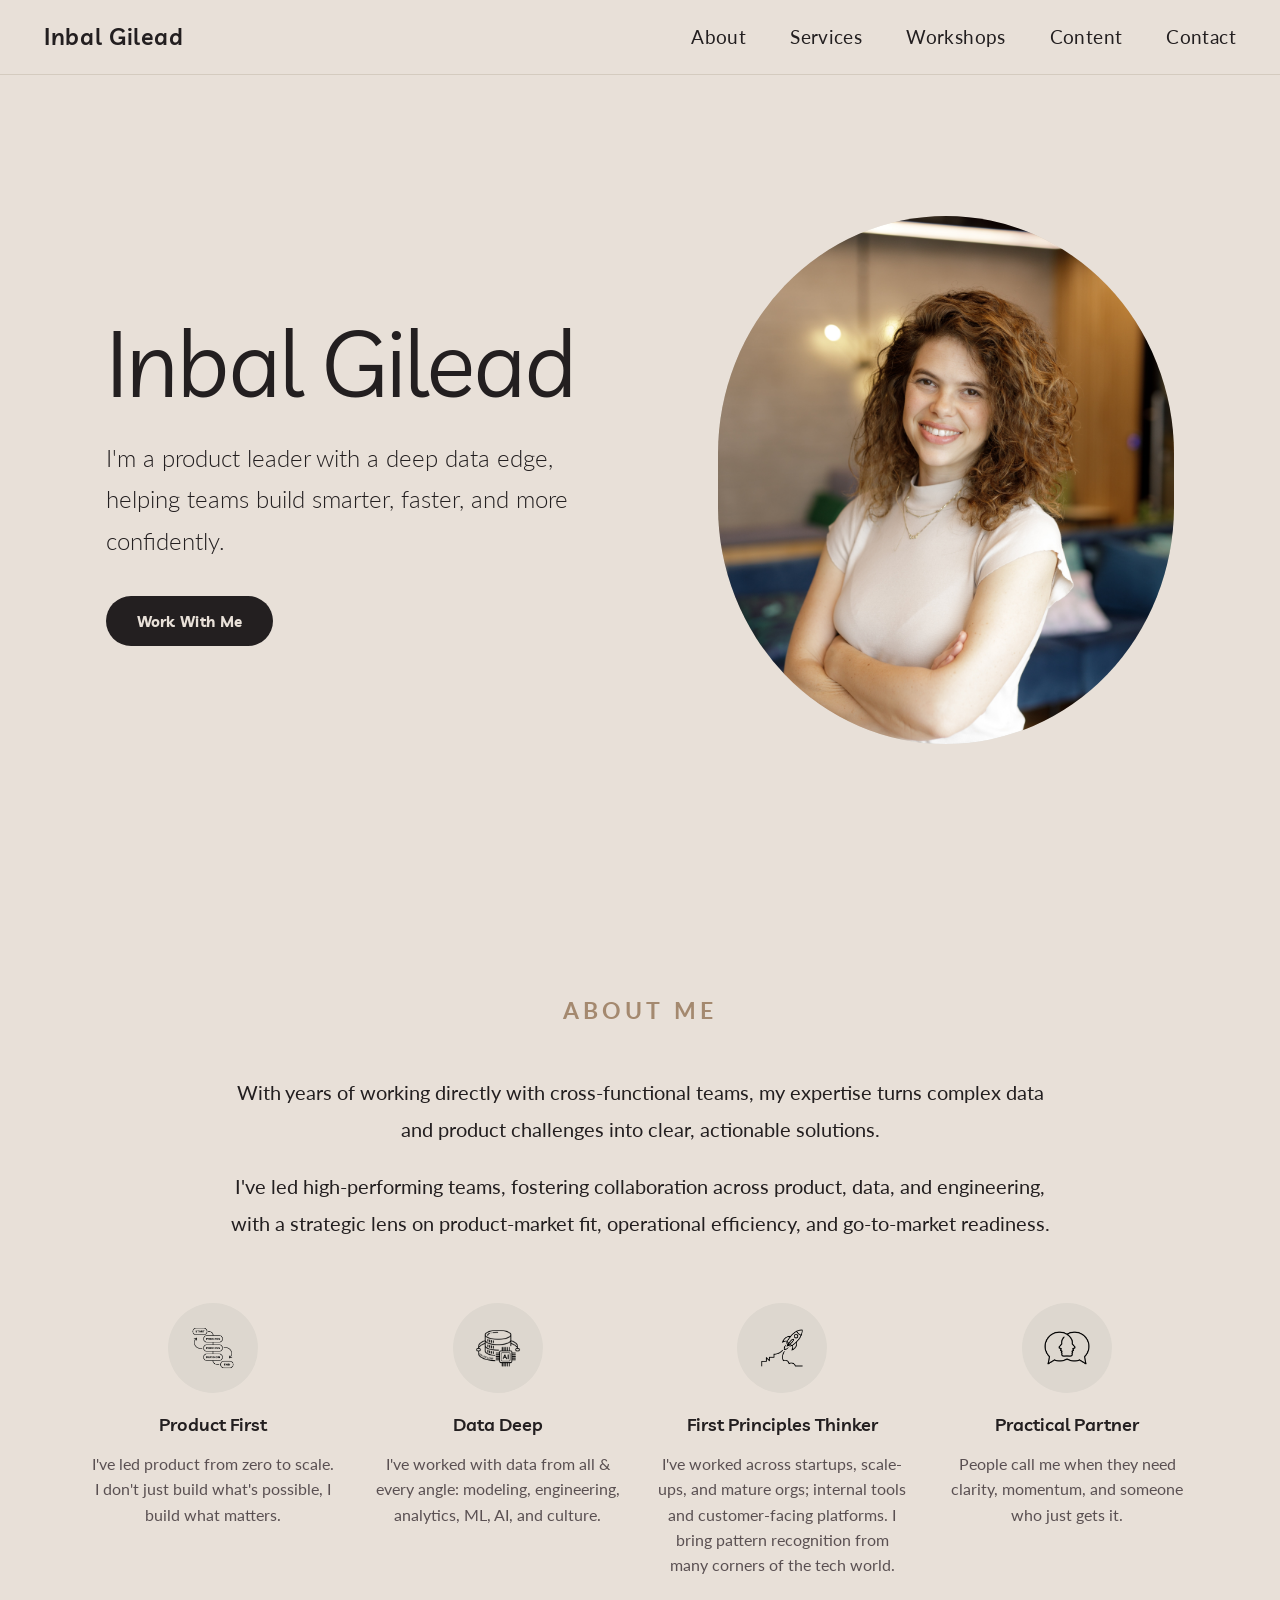
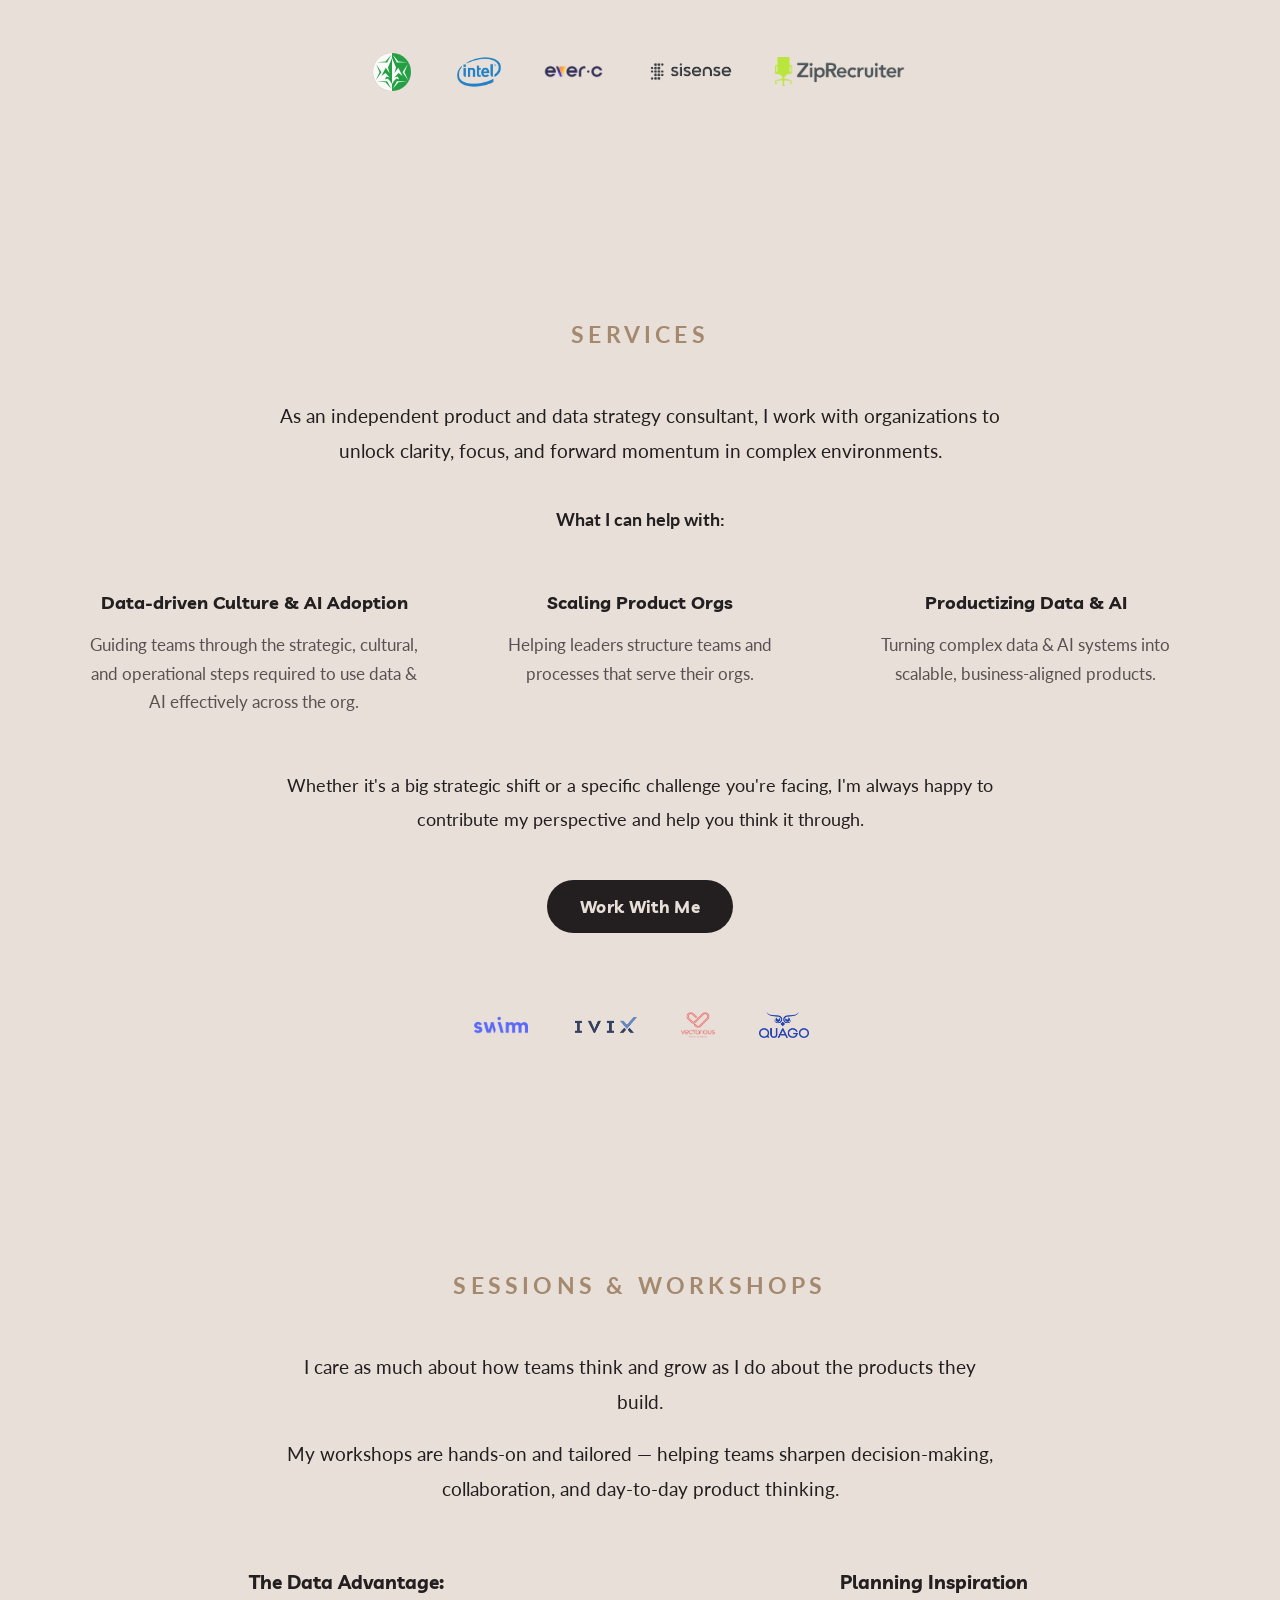
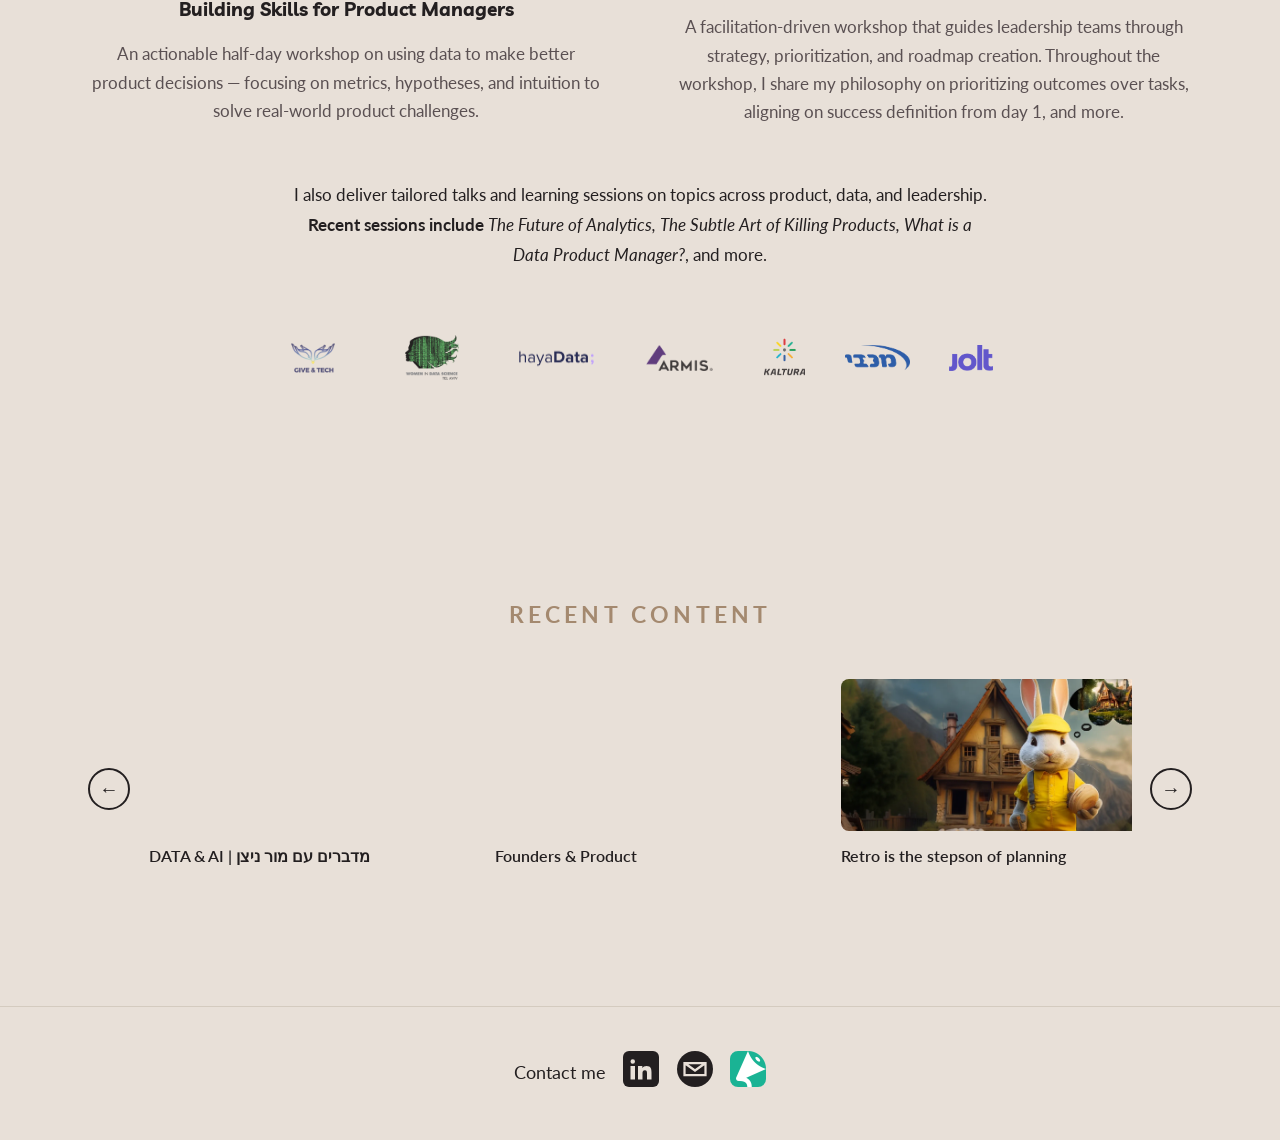
==== index.html @ 28e1f2b2 "Add website favicon" ====
<!DOCTYPE html>
<html lang="en">
<head>
  <meta charset="UTF-8" />
  <!-- Google tag (gtag.js) -->
  <script async src="https://www.googletagmanager.com/gtag/js?id=G-G1TN1HCM82"></script>
  <script>
    window.dataLayer = window.dataLayer || [];
    function gtag(){dataLayer.push(arguments);}
    gtag('js', new Date());
    gtag('config', 'G-G1TN1HCM82');
  </script>
  <meta name="viewport" content="width=device-width, initial-scale=1.0" />
  <title>Inbal Gilead</title>
  <link rel="icon" href="/favicon.ico" sizes="any" />
  <link rel="icon" type="image/png" href="/favicon-32x32.png" sizes="32x32" />
  <link rel="apple-touch-icon" href="/apple-touch-icon.png" />
  <link rel="preconnect" href="https://fonts.googleapis.com" />
  <link rel="preconnect" href="https://fonts.gstatic.com" crossorigin />
  <link href="https://fonts.googleapis.com/css2?family=Lato:ital,wght@0,300;0,400;0,700;1,400&family=Livvic:ital,wght@0,400;0,600;0,700;1,400&display=swap" rel="stylesheet" />
  <link rel="stylesheet" href="styles.css" />
</head>
<body>

  <!-- NAV -->
  <nav id="mainNav">
    <div class="nav-inner">
      <span class="nav-name">Inbal Gilead</span>
      <button class="nav-toggle" id="navToggle" aria-label="Toggle menu">
        <span></span><span></span><span></span>
      </button>
      <ul id="navMenu">
        <li><a href="#about">About</a></li>
        <li><a href="#services">Services</a></li>
        <li><a href="#workshops">Workshops</a></li>
        <li><a href="#content">Content</a></li>
        <li><a href="#contact">Contact</a></li>
      </ul>
    </div>
  </nav>

  <!-- HERO -->
  <section class="hero">
    <div class="hero-text">
      <h1>Inbal Gilead</h1>
      <p class="tagline">I'm a product leader with a deep data edge, helping teams build smarter, faster, and more confidently.</p>
      <div class="hero-links">
        <a href="One Pager.pdf" download class="btn-cta" data-analytics-event="work_with_me_click" data-analytics-section="hero">Work With Me</a>
      </div>
    </div>
    <div class="hero-photo">
      <!-- Replace photo.jpg with your actual headshot file -->
      <img src="photo.jpg" alt="Inbal Gilead" onerror="this.style.display='none'" />
    </div>
  </section>

  <!-- ABOUT ME -->
  <section class="about" id="about">
    <div class="container">
      <span class="section-label">ABOUT ME</span>
      <p class="about-lead">With years of working directly with cross-functional teams, my expertise turns complex data and product challenges into clear, actionable solutions.</p>
      <p class="about-lead">I've led high-performing teams, fostering collaboration across product, data, and engineering, with a strategic lens on product-market fit, operational efficiency, and go-to-market readiness.</p>

      <!-- PILLARS -->
      <div class="pillars">
        <div class="pillar">
          <div class="pillar-icon">
            <img src="productfirst.png" alt="Product First" />
          </div>
          <h3>Product First</h3>
          <p>I've led product from zero to scale. I don't just build what's possible, I build what matters.</p>
        </div>
        <div class="pillar">
          <div class="pillar-icon">
            <img src="datadeep.png" alt="Data Deep" class="icon-lg" />
          </div>
          <h3>Data Deep</h3>
          <p>I've worked with data from all &amp; every angle: modeling, engineering, analytics, ML, AI, and culture.</p>
        </div>
        <div class="pillar">
          <div class="pillar-icon">
            <img src="firstprinciplethinker.png" alt="First Principles Thinker" />
          </div>
          <h3>First Principles Thinker</h3>
          <p>I've worked across startups, scale-ups, and mature orgs; internal tools and customer-facing platforms. I bring pattern recognition from many corners of the tech world.</p>
        </div>
        <div class="pillar">
          <div class="pillar-icon">
            <img src="practicalpartner.png" alt="Practical Partner" />
          </div>
          <h3>Practical Partner</h3>
          <p>People call me when they need clarity, momentum, and someone who just gets it.</p>
        </div>
      </div>

      <!-- LOGO STRIP -->
      <div class="logo-strip">
        <img src="logo-8200.svg" alt="8200" />
        <img src="intel-logo.png" alt="Intel" />
        <img src="everc-logo.png" alt="Everc" />
        <img src="Sisense_logo.png" alt="Sisense" />
        <img src="ZipRecruiter_logo" alt="ZipRecruiter" />
      </div>
    </div>
  </section>

  <!-- SERVICES -->
  <section class="services" id="services">
    <div class="container">
      <span class="section-label">SERVICES</span>
      <p class="section-intro">As an independent product and data strategy consultant, I work with organizations to unlock clarity, focus, and forward momentum in complex environments.</p>
      <p class="section-subhead">What I can help with:</p>

      <div class="services-grid">
        <div class="service">
          <h3>Data-driven Culture &amp; AI Adoption</h3>
          <p>Guiding teams through the strategic, cultural, and operational steps required to use data &amp; AI effectively across the org.</p>
        </div>
        <div class="service">
          <h3>Scaling Product Orgs</h3>
          <p>Helping leaders structure teams and processes that serve their orgs.</p>
        </div>
        <div class="service">
          <h3>Productizing Data &amp; AI</h3>
          <p>Turning complex data &amp; AI systems into scalable, business-aligned products.</p>
        </div>
      </div>

      <p class="section-closing">Whether it's a big strategic shift or a specific challenge you're facing, I'm always happy to contribute my perspective and help you think it through.</p>

      <div class="services-cta">
        <a href="One Pager.pdf" download class="btn-cta btn-cta-sm" data-analytics-event="work_with_me_click" data-analytics-section="services">Work With Me</a>
      </div>

      <!-- LOGO STRIP -->
      <div class="logo-strip">
        <img src="swimm-logo.png" alt="Swimm" />
        <img src="IVIX_Logo.png" alt="IVIX" />
        <img src="vectorious_logo.webp" alt="Vectorious" />
        <img src="quago-logo.png" alt="Quago" />
        <!-- solid logo intentionally omitted -->
      </div>
    </div>
  </section>

  <!-- SESSIONS & WORKSHOPS -->
  <section class="workshops" id="workshops">
    <div class="container">
      <span class="section-label">SESSIONS &amp; WORKSHOPS</span>
      <p class="section-intro">I care as much about how teams think and grow as I do about the products they build.</p>
      <p class="section-intro">My workshops are hands-on and tailored — helping teams sharpen decision-making, collaboration, and day-to-day product thinking.</p>

      <div class="workshops-grid">
        <div class="workshop">
          <h3>The Data Advantage:<br/>Building Skills for Product Managers</h3>
          <p>An actionable half-day workshop on using data to make better product decisions — focusing on metrics, hypotheses, and intuition to solve real-world product challenges.</p>
        </div>
        <div class="workshop">
          <h3>Planning Inspiration</h3>
          <p>A facilitation-driven workshop that guides leadership teams through strategy, prioritization, and roadmap creation. Throughout the workshop, I share my philosophy on prioritizing outcomes over tasks, aligning on success definition from day 1, and more.</p>
        </div>
      </div>

      <p class="speaking-note">I also deliver tailored talks and learning sessions on topics across product, data, and leadership.<br/><strong>Recent sessions include</strong> <em>The Future of Analytics, The Subtle Art of Killing Products, What is a Data Product Manager?</em>, and more.</p>

      <!-- LOGO STRIP -->
      <div class="logo-strip">
        <img src="giveandtech_logo.webp" alt="Give & Tech" />
        <img src="wids-logo.png" alt="Women in Data Science" />
        <img src="hayadata-logo.png" alt="hayaData" />
        <img src="Armis_logo.png" alt="Armis" />
        <img src="Kaltura_logo.png" alt="Kaltura" />
        <img src="maccabi_logo.webp" alt="Maccabi" />
        <img src="jolt_logo.png" alt="Jolt" />
      </div>
    </div>
  </section>

  <!-- CONTENT -->
  <section class="content-section" id="content">
    <div class="container">
      <span class="section-label">RECENT CONTENT</span>
      <div class="carousel-wrapper">
        <button class="carousel-btn carousel-prev" aria-label="Previous">&#8592;</button>
        <div class="content-grid" id="contentCarousel">
        <div class="content-card">
          <iframe src="https://anchor.fm/mor-nitzan/embed/episodes/5---e3bkk2g" width="100%" frameborder="0" allow="autoplay; clipboard-write; encrypted-media; fullscreen; picture-in-picture" loading="lazy"></iframe>
          <p class="content-title">DATA &amp; AI | מדברים עם מור ניצן</p>
        </div>
        <div class="content-card">
          <iframe src="https://open.spotify.com/embed/episode/15V1ry1dPMB0Sym6mIz8i8" width="100%" frameborder="0" allow="autoplay; clipboard-write; encrypted-media; fullscreen; picture-in-picture" loading="lazy"></iframe>
          <p class="content-title">Founders &amp; Product</p>
        </div>
        <a class="content-card content-link" href="https://medium.com/ziprecruiter-tech/retro-is-the-stepson-of-planning-3a1b340ff8f9" target="_blank" data-analytics-event="content_card_click" data-analytics-label="Retro is the stepson of planning">
          <img src="retro is the stepson of planning.webp" alt="Retro is the stepson of planning" class="content-img" />
          <p class="content-title">Retro is the stepson of planning</p>
        </a>
        <a class="content-card content-link" href="https://www.youtube.com/watch?v=80YqgMMUwJg" target="_blank" data-analytics-event="content_card_click" data-analytics-label="HayaData 2025 Product Mindset Makes Good Analysts">
          <div class="yt-thumb">
            <img src="https://img.youtube.com/vi/80YqgMMUwJg/hqdefault.jpg" alt="HayaData 2025 — Product Mindset Makes Good Analysts" class="content-img" />
            <div class="yt-play">&#9654;</div>
          </div>
          <p class="content-title">HayaData 2025 — Product Mindset Makes Good Analysts</p>
        </a>
        <a class="content-card content-link" href="https://medium.com/@gi.inbal/product-mindset-makes-good-analysts-75f63331cd45" target="_blank" data-analytics-event="content_card_click" data-analytics-label="Product Mindset Makes Good Analysts">
          <img src="product mindset makes good analysts.webp" alt="Product Mindset Makes Good Analysts" class="content-img" />
          <p class="content-title">Product Mindset Makes Good Analysts</p>
        </a>
        </div>
        <button class="carousel-btn carousel-next" aria-label="Next">&#8594;</button>
      </div>
    </div>
  </section>

  <!-- CONTACT -->
  <footer id="contact">
    <div class="footer-inner">
      <span>Contact me</span>
      <a href="https://www.linkedin.com/in/inbal-gilead/" target="_blank" rel="noopener noreferrer" aria-label="LinkedIn" data-analytics-event="linkedin_click" data-analytics-section="footer">
        <svg xmlns="http://www.w3.org/2000/svg" width="36" height="36" viewBox="0 0 24 24" fill="#231f20"><rect width="24" height="24" rx="4"/><path d="M6.5 8.5a1.5 1.5 0 1 0 0-3 1.5 1.5 0 0 0 0 3zM5 10h3v9H5v-9zm5 0h2.9v1.3h.04C13.36 10.5 14.4 10 15.7 10c2.9 0 3.3 1.9 3.3 4.4V19h-3v-4c0-1 0-2.2-1.4-2.2-1.4 0-1.6 1.1-1.6 2.1V19H10v-9z" fill="#e8e0d8"/></svg>
      </a>
      <a href="mailto:inbalgilead@gmail.com" aria-label="Email" data-analytics-event="email_click" data-analytics-section="footer">
        <svg xmlns="http://www.w3.org/2000/svg" width="36" height="36" viewBox="0 0 24 24" fill="#231f20"><rect width="24" height="24" rx="12"/><path d="M5 8l7 5 7-5M5 8v8h14V8H5z" stroke="#e8e0d8" stroke-width="1.5" fill="none"/></svg>
      </a>
      <a href="https://sessionize.com/InbalGilead/" target="_blank" rel="noopener noreferrer" aria-label="Sessionize speaker profile" data-analytics-event="sessionize_click" data-analytics-section="footer">
        <img src="sessionize-logo.png" alt="Sessionize" class="footer-logo" />
      </a>
    </div>
  </footer>

  <script>
    // Mobile nav
    const toggle = document.getElementById('navToggle');
    const menu = document.getElementById('navMenu');
    toggle.addEventListener('click', () => {
      menu.classList.toggle('open');
      toggle.classList.toggle('open');
    });
    menu.querySelectorAll('a').forEach(link => {
      link.addEventListener('click', () => {
        menu.classList.remove('open');
        toggle.classList.remove('open');
      });
    });
  </script>

  <script>
    const carousel = document.getElementById('contentCarousel');
    const cardWidth = () => carousel.querySelector('.content-card').offsetWidth + 24; // card + gap

    // Clone cards for infinite effect
    const originals = Array.from(carousel.children);
    originals.forEach(card => carousel.appendChild(card.cloneNode(true)));
    originals.forEach(card => carousel.insertBefore(card.cloneNode(true), carousel.firstChild));

    const totalOriginals = originals.length;

    // Start at the first real card (after the prepended clones)
    carousel.scrollLeft = cardWidth() * totalOriginals;

    // Silently jump when hitting cloned zones
    carousel.addEventListener('scroll', () => {
      const maxReal = cardWidth() * totalOriginals * 2;
      const minReal = cardWidth() * totalOriginals;
      if (carousel.scrollLeft >= maxReal) {
        carousel.scrollLeft -= cardWidth() * totalOriginals;
      } else if (carousel.scrollLeft <= 0) {
        carousel.scrollLeft += cardWidth() * totalOriginals;
      }
    });

    document.querySelector('.carousel-prev').addEventListener('click', () => {
      carousel.scrollBy({ left: -cardWidth(), behavior: 'smooth' });
    });
    document.querySelector('.carousel-next').addEventListener('click', () => {
      carousel.scrollBy({ left: cardWidth(), behavior: 'smooth' });
    });
  </script>

  <script>
    document.querySelectorAll('[data-analytics-event]').forEach(link => {
      link.addEventListener('click', () => {
        if (typeof gtag !== 'function') return;

        gtag('event', link.dataset.analyticsEvent, {
          link_text: link.dataset.analyticsLabel || link.textContent.trim() || link.getAttribute('aria-label') || '',
          link_url: link.href,
          section: link.dataset.analyticsSection || link.closest('section, footer')?.id || ''
        });
      });
    });
  </script>
</body>
</html>
---- styles.css ----
/* ===== RESET & BASE ===== */
*, *::before, *::after { box-sizing: border-box; margin: 0; padding: 0; }
html { scroll-behavior: smooth; font-size: 110%; }

body {
  font-family: 'Lato', sans-serif;
  background-color: #e8e0d8;
  color: #231f20;
  line-height: 1.7;
}

h1, h2, h3 {
  font-family: 'Livvic', sans-serif;
  font-weight: 700;
  color: #231f20;
}

a { text-decoration: none; color: inherit; }

.container {
  max-width: 1200px;
  margin: 0 auto;
  padding: 0 2.5rem;
}

/* ===== SECTION LABELS ===== */
.section-label {
  display: block;
  text-align: center;
  font-size: 1.33rem;
  font-weight: 700;
  letter-spacing: 0.18em;
  color: #a4896f;
  text-transform: uppercase;
  margin-bottom: 2.5rem;
}

/* ===== NAV ===== */
nav {
  position: sticky;
  top: 0;
  z-index: 100;
  background-color: #e8e0d8;
  border-bottom: 1px solid #d4cbbf;
  padding: 1rem 2.5rem;
}

.nav-inner {
  max-width: 1200px;
  margin: 0 auto;
  display: flex;
  align-items: center;
  justify-content: space-between;
  flex-wrap: wrap;
}

.nav-name {
  font-family: 'Livvic', sans-serif;
  font-weight: 600;
  font-size: 1.3rem;
  letter-spacing: 0.03em;
}

nav ul {
  list-style: none;
  display: flex;
  gap: 2.5rem;
}

nav ul a {
  font-size: 1.08rem;
  color: #231f20;
  letter-spacing: 0.02em;
  transition: color 0.2s;
}

nav ul a:hover { color: #a4896f; }

/* Hamburger button */
.nav-toggle {
  display: none;
  flex-direction: column;
  justify-content: space-between;
  width: 26px;
  height: 18px;
  background: none;
  border: none;
  cursor: pointer;
  padding: 0;
}

.nav-toggle span {
  display: block;
  height: 2px;
  background-color: #231f20;
  border-radius: 2px;
  transition: all 0.3s;
}

/* Animate hamburger → X */
.nav-toggle.open span:nth-child(1) { transform: translateY(8px) rotate(45deg); }
.nav-toggle.open span:nth-child(2) { opacity: 0; }
.nav-toggle.open span:nth-child(3) { transform: translateY(-8px) rotate(-45deg); }

@media (max-width: 640px) {
  .nav-toggle { display: flex; }

  nav ul {
    display: none;
    flex-direction: column;
    gap: 0;
    width: 100%;
    margin-top: 0.75rem;
    border-top: 1px solid #d4cbbf;
  }

  nav ul.open { display: flex; }

  nav ul li a {
    display: block;
    padding: 0.85rem 0;
    border-bottom: 1px solid #d4cbbf;
    font-size: 1rem;
  }
}

/* ===== HERO ===== */
.hero {
  display: flex;
  flex-direction: row;
  align-items: center;
  justify-content: center;
  min-height: 90vh;
  padding: 5rem 6rem;
  gap: 5rem;
}

.hero-text {
  max-width: 560px;
  text-align: left;
}

.hero-text h1 {
  font-family: 'Livvic', sans-serif;
  font-size: clamp(3.6rem, 7.2vw, 6.6rem);
  font-weight: 400;
  line-height: 1.05;
  margin-bottom: 1.5rem;
  letter-spacing: -0.02em;
}

.tagline {
  font-size: 1.38rem;
  color: #231f20;
  font-weight: 300;
  line-height: 1.7;
  margin-bottom: 2rem;
  max-width: 560px;
  margin-left: auto;
  margin-right: auto;
}

.hero-links {
  display: flex;
  align-items: center;
  justify-content: flex-start;
  gap: 1rem;
}

.btn-cta {
  display: inline-block;
  background-color: #231f20;
  color: #e8e0d8;
  padding: 0.68rem 1.76rem;
  border-radius: 2rem;
  font-family: 'Livvic', sans-serif;
  font-weight: 700;
  font-size: 0.88rem;
  letter-spacing: 0.02em;
  transition: background-color 0.2s;
}

.btn-cta:hover { background-color: #a4896f; }

.btn-cta-sm {
  padding: 0.72rem 1.87rem;
  font-size: 0.94rem;
}

.icon-link {
  display: flex;
  align-items: center;
}

.hero-photo {
  flex-shrink: 0;
  width: 456px;
  height: 528px;
  border-radius: 50% / 45%;
  overflow: hidden;
  background-color: #d4cbbf;
}

.hero-photo img {
  width: 100%;
  height: 100%;
  object-fit: cover;
  object-position: center top;
}

/* ===== ABOUT ===== */
.about {
  padding: 6rem 2.5rem;
  text-align: center;
}

.about-lead {
  font-size: 1.15rem;
  max-width: 820px;
  margin: 0 auto 1.2rem;
  font-weight: 400;
  color: #231f20;
  line-height: 1.8;
}

/* ===== PILLARS ===== */
.pillars {
  display: grid;
  grid-template-columns: repeat(4, 1fr);
  gap: 2rem;
  margin-top: 3.5rem;
}

.pillar {
  text-align: center;
}

.pillar-icon {
  width: 90px;
  height: 90px;
  background-color: #ddd7cf;
  border-radius: 50%;
  display: flex;
  align-items: center;
  justify-content: center;
  margin: 0 auto 1rem;
}

.pillar-icon img {
  width: 72px;
  height: 72px;
  object-fit: contain;
}

.pillar-icon img.icon-lg {
  width: 86px;
  height: 86px;
}

.pillar h3 {
  font-size: 1rem;
  font-weight: 600;
  margin-bottom: 0.6rem;
  color: #231f20;
}

.pillar p {
  font-size: 0.9rem;
  color: #5a5052;
  line-height: 1.6;
}

/* ===== LOGO STRIP ===== */
.logo-strip {
  display: flex;
  align-items: center;
  justify-content: center;
  gap: 2.5rem;
  flex-wrap: wrap;
  margin-top: 3.5rem;
}

.logo-strip img {
  height: 34px;
  width: auto;
  object-fit: contain;
  opacity: 0.85;
}

/* Per-logo size adjustments */
/* About */
.logo-strip img[alt="8200"]                 { height: 38px;  margin-right: 0rem; }
.logo-strip img[alt="Intel"]                { height: 32px;  margin-right: -0.34rem; }
.logo-strip img[alt="Everc"]                { height: 65px;  margin-right: -0.97rem; }
.logo-strip img[alt="Sisense"]              { height: 61px;  margin-right: -0.97rem; }
.logo-strip img[alt="ZipRecruiter"]         { height: 29px; }

/* Services */
.logo-strip img[alt="Swimm"]                { height: 60px; }
.logo-strip img[alt="IVIX"]                 { height: 17px; }
.logo-strip img[alt="Vectorious"]           { height: 34px; }
.logo-strip img[alt="Quago"]                { height: 27px; }

/* Workshops */
.logo-strip img[alt="Give & Tech"]          { height: 52px; margin-right: 1.23rem; }
.logo-strip img[alt="Women in Data Science"]{ height: 45px; margin-right: 0.2rem; }
.logo-strip img[alt="hayaData"]             { height: 31px; margin-right: -0.25rem; }
.logo-strip img[alt="Armis"]                { height: 26px; margin-right: 0.43rem; }
.logo-strip img[alt="KALTURA"],
.logo-strip img[alt="Kaltura"]              { height: 41px; margin-right: -0.25rem; }
.logo-strip img[alt="Maccabi"]              { height: 31px; margin-right: -0.25rem; }
.logo-strip img[alt="Jolt"]                 { height: 26px; }

/* ===== SERVICES ===== */
.services {
  padding: 6rem 2.5rem;
  text-align: center;
}

.section-intro {
  font-size: 1.1rem;
  max-width: 720px;
  margin: 0 auto 1rem;
  color: #231f20;
  line-height: 1.8;
}

.section-subhead {
  font-weight: 700;
  font-size: 1.05rem;
  margin: 2rem auto;
  max-width: 720px;
}

.services-grid {
  display: grid;
  grid-template-columns: repeat(3, 1fr);
  gap: 3rem;
  margin-top: 3rem;
  text-align: center;
}

.service h3 {
  font-size: 1rem;
  font-weight: 700;
  margin-bottom: 0.75rem;
  color: #231f20;
}

.service p {
  font-size: 0.95rem;
  color: #5a5052;
  line-height: 1.7;
}

.section-closing {
  font-size: 1.05rem;
  max-width: 720px;
  margin: 3rem auto 0;
  color: #231f20;
  line-height: 1.8;
}

.services-cta {
  display: flex;
  justify-content: center;
  margin-top: 2.5rem;
}

/* ===== WORKSHOPS ===== */
.workshops {
  padding: 6rem 2.5rem;
  text-align: center;
}

.workshops-grid {
  display: grid;
  grid-template-columns: repeat(2, 1fr);
  gap: 4rem;
  margin-top: 3.5rem;
  text-align: center;
}

.workshop h3 {
  font-size: 1.1rem;
  font-weight: 700;
  margin-bottom: 1rem;
  line-height: 1.4;
}

.workshop p {
  font-size: 0.95rem;
  color: #5a5052;
  line-height: 1.7;
}

.speaking-note {
  font-size: 0.95rem;
  max-width: 700px;
  margin: 3rem auto 0;
  color: #231f20;
  line-height: 1.8;
}

/* ===== CONTENT ===== */
.content-section {
  padding: 6rem 2.5rem;
  text-align: center;
}

.carousel-wrapper {
  position: relative;
  display: flex;
  align-items: center;
  gap: 1rem;
  margin-top: 2.5rem;
}

.carousel-btn {
  flex-shrink: 0;
  width: 42px;
  height: 42px;
  border-radius: 50%;
  border: 2px solid #231f20;
  background: transparent;
  font-size: 1.1rem;
  cursor: pointer;
  display: flex;
  align-items: center;
  justify-content: center;
  transition: background 0.2s, color 0.2s;
  color: #231f20;
}

.carousel-btn:hover {
  background: #231f20;
  color: #e8e0d8;
}

.content-grid {
  display: flex;
  gap: 1.5rem;
  overflow-x: auto;
  scroll-snap-type: x mandatory;
  scrollbar-width: none;
  -ms-overflow-style: none;
  padding-bottom: 0.5rem;
  text-align: left;
}

.content-grid::-webkit-scrollbar { display: none; }

.content-link {
  text-decoration: none;
  color: inherit;
  transition: opacity 0.2s;
}
.content-link:hover { opacity: 0.75; }

.content-card {
  display: flex;
  flex-direction: column;
  gap: 0.75rem;
  flex: 0 0 320px;
  scroll-snap-align: start;
}

.content-img {
  width: 100%;
  height: 152px;
  object-fit: cover;
  border-radius: 8px;
}

.content-card iframe {
  width: 100%;
  height: 152px !important;
  border-radius: 8px;
}

.yt-thumb {
  position: relative;
  width: 100%;
}

.yt-thumb .content-img {
  display: block;
}

.yt-play {
  position: absolute;
  top: 50%;
  left: 50%;
  transform: translate(-50%, -50%);
  width: 48px;
  height: 48px;
  background: rgba(0,0,0,0.65);
  border-radius: 50%;
  display: flex;
  align-items: center;
  justify-content: center;
  color: white;
  font-size: 1.2rem;
  padding-left: 4px;
  pointer-events: none;
}

.content-thumb {
  width: 100%;
  aspect-ratio: 16/9;
  border-radius: 8px;
  display: flex;
  align-items: center;
  justify-content: center;
  font-size: 2rem;
  color: white;
}

.content-thumb.podcast { background-color: #6b3d9a; }
.content-thumb.spotify { background-color: #5b8a8a; }
.content-thumb.article { background-color: #c0b8af; color: #231f20; }
.content-thumb.video { background-color: #c0392b; }

.content-title {
  font-size: 0.9rem;
  font-weight: 600;
  color: #231f20;
  line-height: 1.5;
}

/* ===== FOOTER ===== */
footer {
  padding: 2.5rem;
  border-top: 1px solid #d4cbbf;
}

.footer-inner {
  display: flex;
  align-items: center;
  justify-content: center;
  gap: 1rem;
  font-size: 1rem;
  font-weight: 400;
  color: #231f20;
}

.footer-logo {
  width: 36px;
  height: 36px;
  object-fit: contain;
  border-radius: 8px;
}

/* ===== RESPONSIVE ===== */
@media (max-width: 900px) {
  .hero {
    flex-direction: column;
    padding: 4rem 2rem;
    min-height: auto;
  }
  .hero-text { text-align: center; }
  .tagline { margin: 0 auto 2rem; }
  .hero-links { justify-content: center; }
  .hero-photo { width: 310px; height: 360px; }
  .pillars { grid-template-columns: repeat(2, 1fr); }
  .services-grid { grid-template-columns: 1fr; gap: 2rem; }
  .workshops-grid { grid-template-columns: 1fr; gap: 2.5rem; }
  .content-card { flex: 0 0 280px; }
}

@media (max-width: 600px) {
  html { font-size: 90%; }
  .hero { padding: 3rem 1.5rem; }
  .hero-text h1 { font-size: clamp(3.45rem, 13.2vw, 4.7rem); }
  .tagline { font-size: 1rem; }
  .about, .services, .workshops, .content-section { padding: 4rem 1.5rem; }
  /* Pillars: horizontal swipe carousel with peek */
  .pillars {
    display: flex;
    overflow-x: auto;
    scroll-snap-type: x mandatory;
    scrollbar-width: none;
    -ms-overflow-style: none;
    gap: 1.25rem;
    padding-bottom: 0.5rem;
    margin-top: 2.5rem;
  }
  .pillars::-webkit-scrollbar { display: none; }
  .pillar {
    flex: 0 0 72%;
    flex-shrink: 0;
    scroll-snap-align: start;
  }

  /* Services grid: horizontal swipe carousel with peek */
  .services-grid {
    display: flex;
    overflow-x: auto;
    scroll-snap-type: x mandatory;
    scrollbar-width: none;
    -ms-overflow-style: none;
    gap: 1.25rem;
    padding-bottom: 0.5rem;
    margin-top: 2rem;
  }
  .services-grid::-webkit-scrollbar { display: none; }
  .service {
    flex: 0 0 72%;
    flex-shrink: 0;
    scroll-snap-align: start;
  }

  /* Workshops grid: horizontal swipe carousel with peek */
  .workshops-grid {
    display: flex;
    overflow-x: auto;
    scroll-snap-type: x mandatory;
    scrollbar-width: none;
    -ms-overflow-style: none;
    gap: 1.25rem;
    padding-bottom: 0.5rem;
    margin-top: 2rem;
  }
  .workshops-grid::-webkit-scrollbar { display: none; }
  .workshop {
    flex: 0 0 80%;
    flex-shrink: 0;
    scroll-snap-align: start;
  }

  /* Carousel: full-width swipeable cards, hide buttons */
  .carousel-btn { display: none; }
  .carousel-wrapper { gap: 0; }
  .content-card { flex: 0 0 85vw; }

  /* Shrink all section labels on mobile */
  .section-label { font-size: 1rem; letter-spacing: 0.1em; }
}
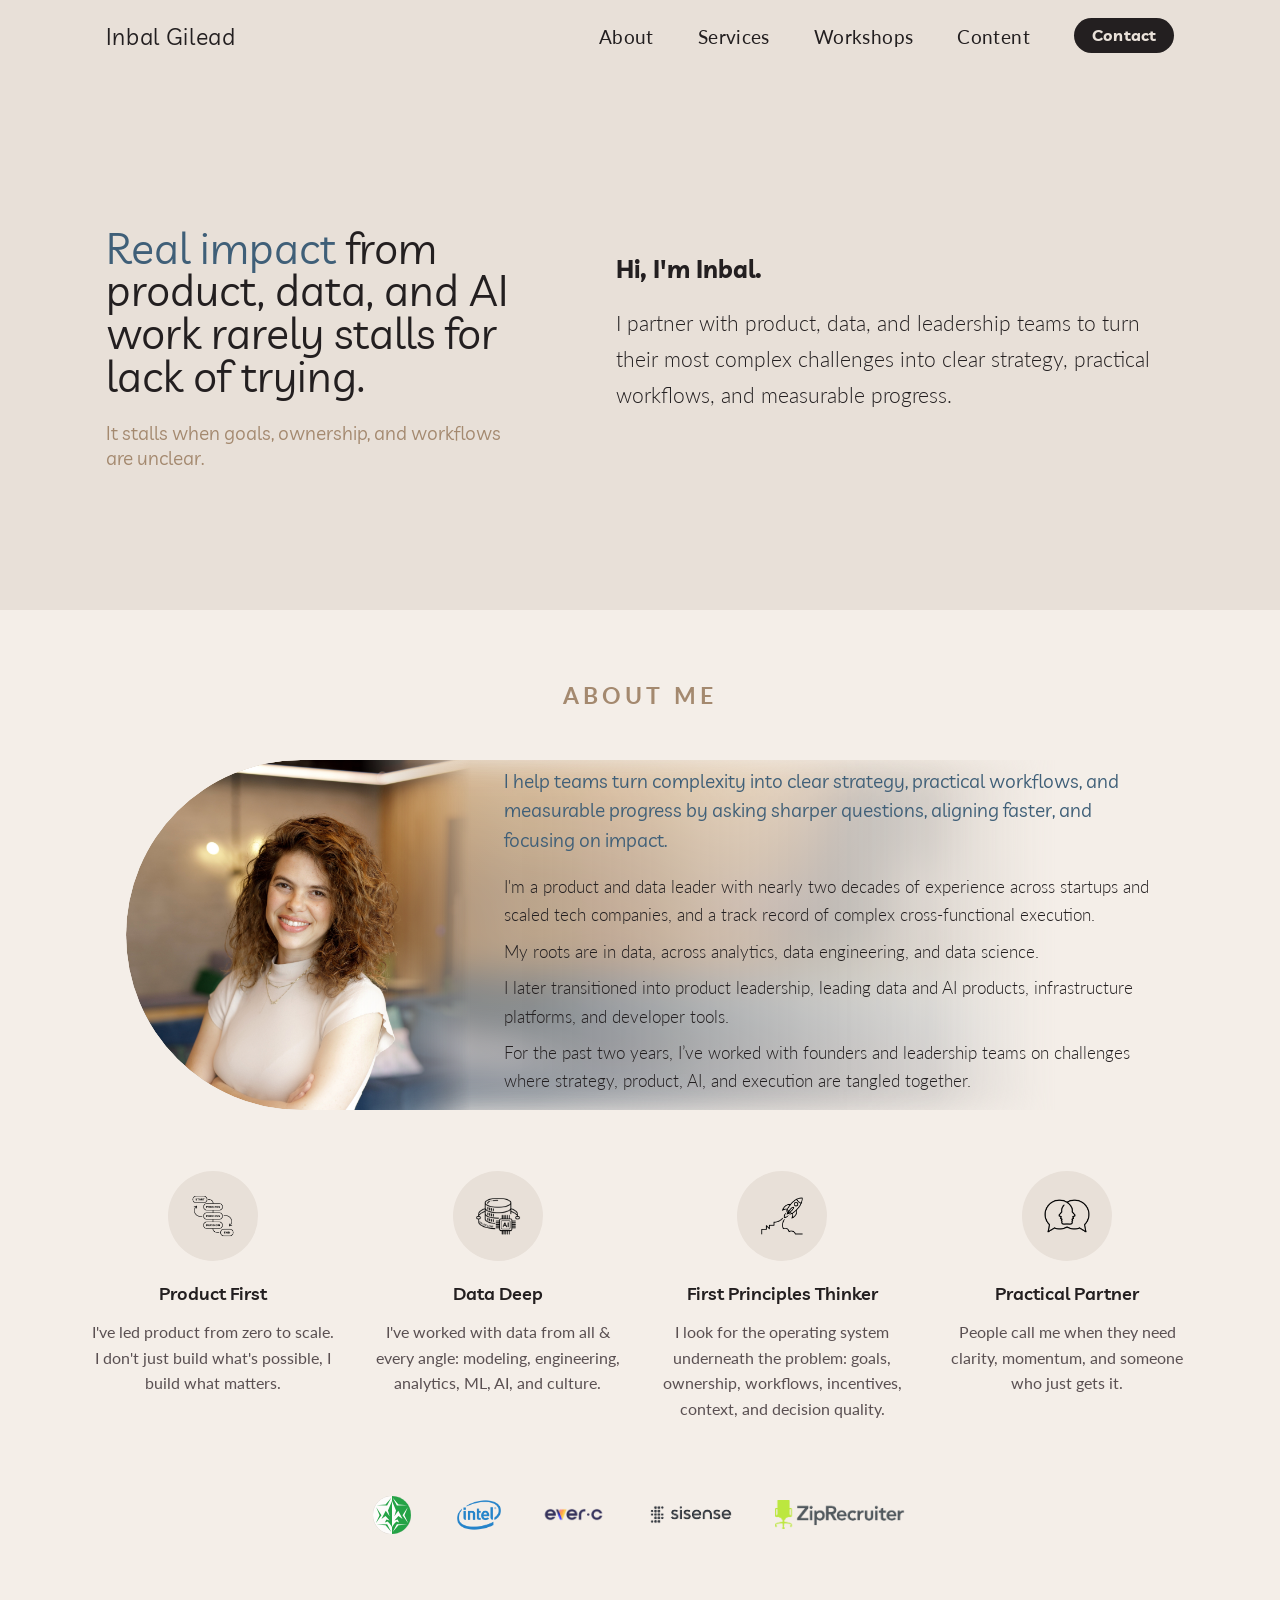
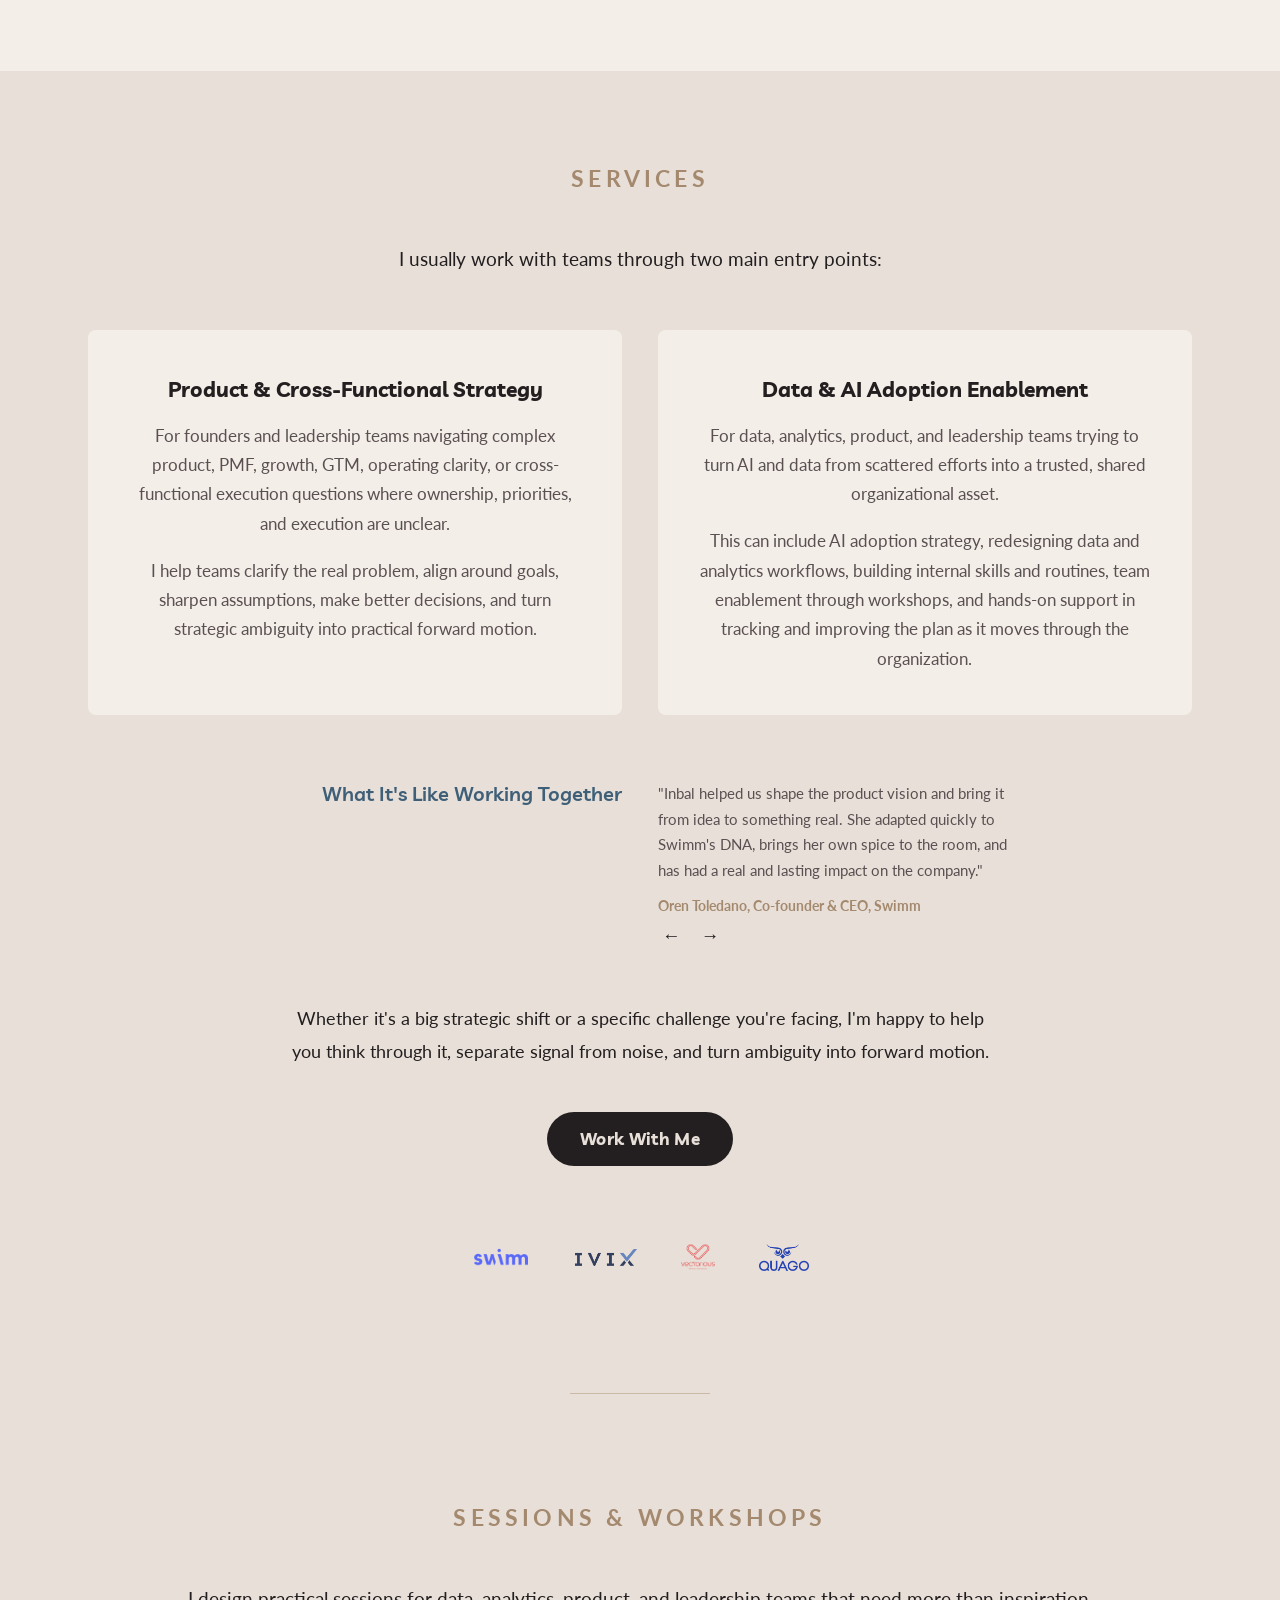
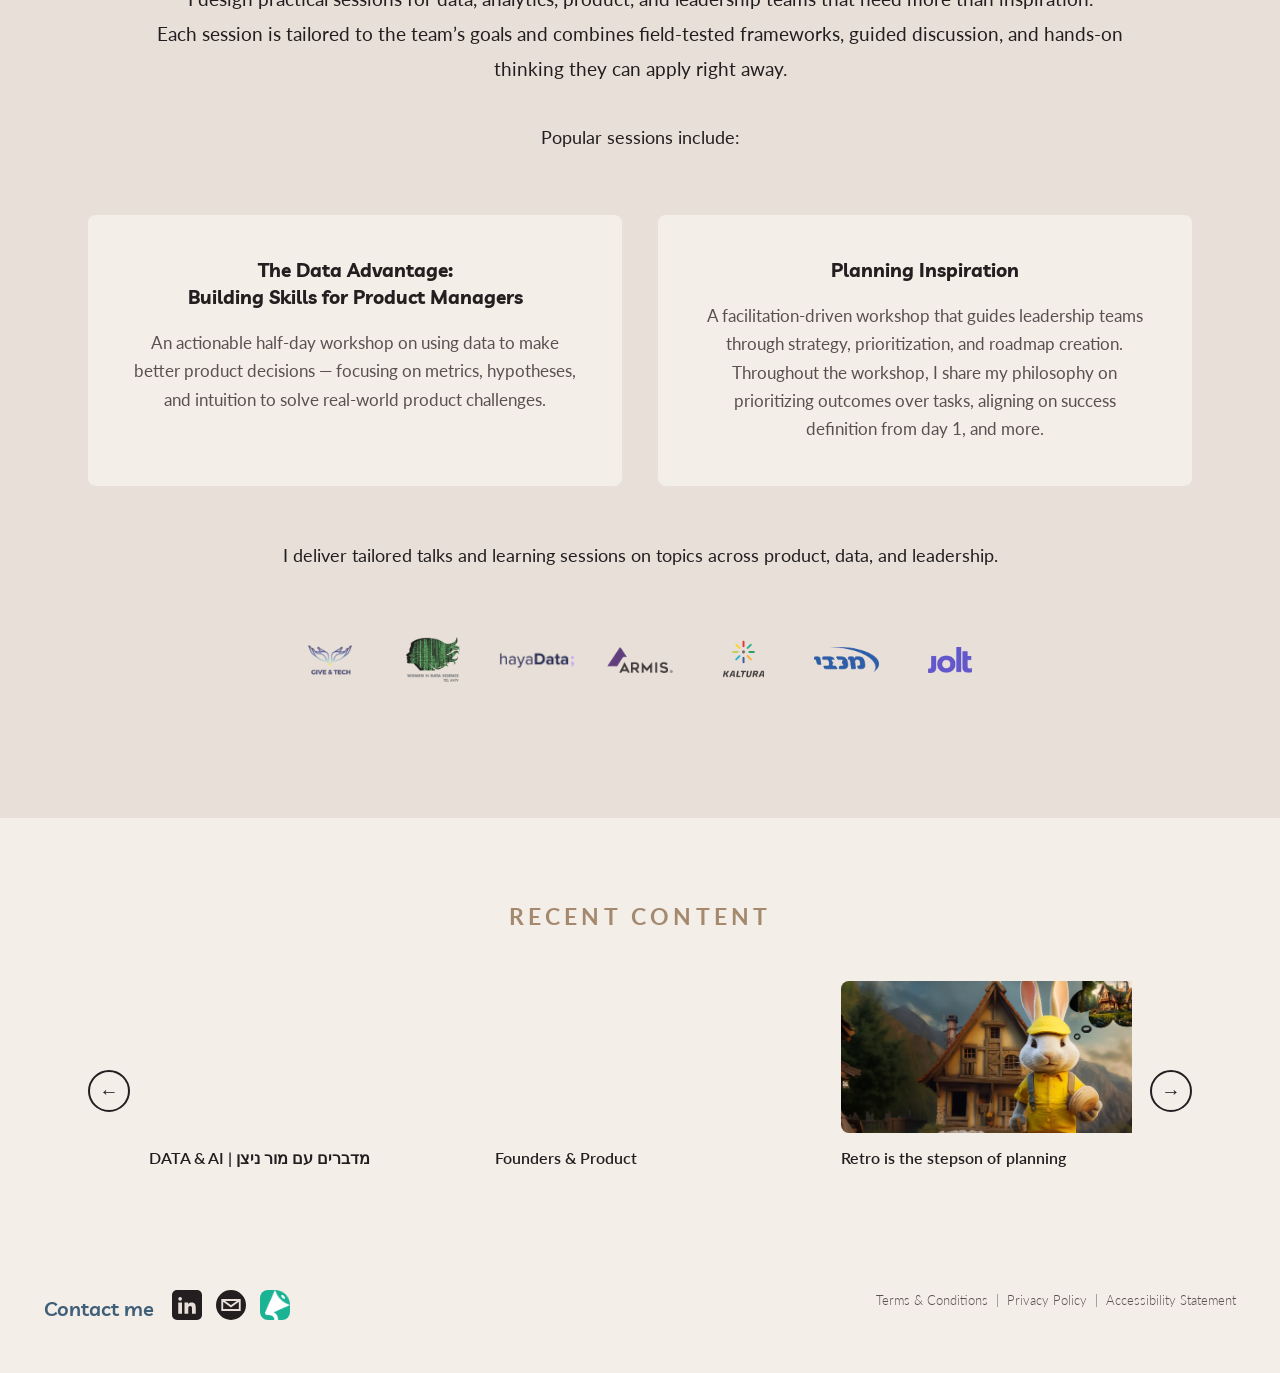
==== commit d92d51fc: "Refresh personal website" ====
--- a/index.html
+++ b/index.html
@@ -12,12 +12,12 @@
   </script>
   <meta name="viewport" content="width=device-width, initial-scale=1.0" />
   <title>Inbal Gilead</title>
-  <link rel="icon" href="/favicon.ico" sizes="any" />
-  <link rel="icon" type="image/png" href="/favicon-32x32.png" sizes="32x32" />
-  <link rel="apple-touch-icon" href="/apple-touch-icon.png" />
+  <link rel="icon" href="favicon.ico" sizes="any" />
+  <link rel="icon" type="image/png" href="favicon-32x32.png" sizes="32x32" />
+  <link rel="apple-touch-icon" href="apple-touch-icon.png" />
   <link rel="preconnect" href="https://fonts.googleapis.com" />
   <link rel="preconnect" href="https://fonts.gstatic.com" crossorigin />
-  <link href="https://fonts.googleapis.com/css2?family=Lato:ital,wght@0,300;0,400;0,700;1,400&family=Livvic:ital,wght@0,400;0,600;0,700;1,400&display=swap" rel="stylesheet" />
+  <link href="https://fonts.googleapis.com/css2?family=Lato:ital,wght@0,300;0,400;0,700;1,400&amp;family=Livvic:ital,wght@0,400;0,600;0,700;1,400&amp;display=swap" rel="stylesheet" />
   <link rel="stylesheet" href="styles.css" />
 </head>
 <body>
@@ -41,16 +41,13 @@
 
   <!-- HERO -->
   <section class="hero">
-    <div class="hero-text">
-      <h1>Inbal Gilead</h1>
-      <p class="tagline">I'm a product leader with a deep data edge, helping teams build smarter, faster, and more confidently.</p>
-      <div class="hero-links">
-        <a href="One Pager.pdf" download class="btn-cta" data-analytics-event="work_with_me_click" data-analytics-section="hero">Work With Me</a>
-      </div>
-    </div>
-    <div class="hero-photo">
-      <!-- Replace photo.jpg with your actual headshot file -->
-      <img src="photo.jpg" alt="Inbal Gilead" onerror="this.style.display='none'" />
+    <div class="hero-statement">
+      <h1><span class="hero-highlight">Real impact </span>from product, data, and AI work rarely stalls for lack of trying.</h1>
+      <p>It stalls when goals, ownership, and workflows are unclear.</p>
+    </div>
+    <div class="hero-intro">
+      <p class="hero-hi">Hi, I'm Inbal.</p>
+      <p class="tagline">I partner with product, data, and leadership teams to turn their most complex challenges into clear strategy, practical workflows, and measurable progress.</p>
     </div>
   </section>
 
@@ -58,8 +55,18 @@
   <section class="about" id="about">
     <div class="container">
       <span class="section-label">ABOUT ME</span>
-      <p class="about-lead">With years of working directly with cross-functional teams, my expertise turns complex data and product challenges into clear, actionable solutions.</p>
-      <p class="about-lead">I've led high-performing teams, fostering collaboration across product, data, and engineering, with a strategic lens on product-market fit, operational efficiency, and go-to-market readiness.</p>
+      <div class="about-story">
+        <div class="about-photo">
+          <img src="photo.jpg" alt="Inbal Gilead" onerror="this.style.display='none'" />
+        </div>
+        <div class="about-copy">
+          <p class="about-opening">I help teams turn complexity into clear strategy, practical workflows, and measurable progress by asking sharper questions, aligning faster, and focusing on impact.</p>
+          <p>I'm a product and data leader with nearly two decades of experience across startups and scaled tech companies, and a track record of complex cross-functional execution.</p>
+          <p>My roots are in data, across analytics, data engineering, and data science.</p>
+          <p>I later transitioned into product leadership, leading data and AI products, infrastructure platforms, and developer tools.</p>
+          <p>For the past two years, I’ve worked with founders and leadership teams on challenges where strategy, product, AI, and execution are tangled together.</p>
+        </div>
+      </div>
 
       <!-- PILLARS -->
       <div class="pillars">
@@ -82,7 +89,7 @@
             <img src="firstprinciplethinker.png" alt="First Principles Thinker" />
           </div>
           <h3>First Principles Thinker</h3>
-          <p>I've worked across startups, scale-ups, and mature orgs; internal tools and customer-facing platforms. I bring pattern recognition from many corners of the tech world.</p>
+          <p>I look for the operating system underneath the problem: goals, ownership, workflows, incentives, context, and decision quality.</p>
         </div>
         <div class="pillar">
           <div class="pillar-icon">
@@ -108,25 +115,42 @@
   <section class="services" id="services">
     <div class="container">
       <span class="section-label">SERVICES</span>
-      <p class="section-intro">As an independent product and data strategy consultant, I work with organizations to unlock clarity, focus, and forward momentum in complex environments.</p>
-      <p class="section-subhead">What I can help with:</p>
+      <p class="section-intro">I usually work with teams through two main entry points:</p>
 
       <div class="services-grid">
         <div class="service">
-          <h3>Data-driven Culture &amp; AI Adoption</h3>
-          <p>Guiding teams through the strategic, cultural, and operational steps required to use data &amp; AI effectively across the org.</p>
+          <h3>Product &amp; Cross-Functional Strategy</h3>
+          <p>For founders and leadership teams navigating complex product, PMF, growth, GTM, operating clarity, or cross-functional execution questions where ownership, priorities, and execution are unclear.</p>
+          <p>I help teams clarify the real problem, align around goals, sharpen assumptions, make better decisions, and turn strategic ambiguity into practical forward motion.</p>
         </div>
         <div class="service">
-          <h3>Scaling Product Orgs</h3>
-          <p>Helping leaders structure teams and processes that serve their orgs.</p>
-        </div>
-        <div class="service">
-          <h3>Productizing Data &amp; AI</h3>
-          <p>Turning complex data &amp; AI systems into scalable, business-aligned products.</p>
-        </div>
-      </div>
-
-      <p class="section-closing">Whether it's a big strategic shift or a specific challenge you're facing, I'm always happy to contribute my perspective and help you think it through.</p>
+          <h3>Data &amp; AI Adoption Enablement</h3>
+          <p>For data, analytics, product, and leadership teams trying to turn AI and data from scattered efforts into a trusted, shared organizational asset.</p>
+          <p>This can include AI adoption strategy, redesigning data and analytics workflows, building internal skills and routines, team enablement through workshops, and hands-on support in tracking and improving the plan as it moves through the organization.</p>
+        </div>
+      </div>
+
+      <div class="service-proof" aria-label="Testimonials">
+        <p class="service-proof-label">What It's Like Working Together</p>
+        <div class="testimonial-carousel">
+          <div class="testimonial-slides" id="testimonialCarousel">
+            <figure class="testimonial is-active">
+              <blockquote>"Inbal helped us shape the product vision and bring it from idea to something real. She adapted quickly to Swimm's DNA, brings her own spice to the room, and has had a real and lasting impact on the company."</blockquote>
+              <figcaption>Oren Toledano, Co-founder &amp; CEO, Swimm</figcaption>
+            </figure>
+            <figure class="testimonial">
+              <blockquote>"Inbal quickly became valuable across several parts of our product work. She helped us sharpen goal-oriented execution, improve sprint rhythms, and support teams through cross-functional work."</blockquote>
+              <figcaption>Yoav Zeevi, CPO, IVIX</figcaption>
+            </figure>
+          </div>
+          <div class="testimonial-controls">
+            <button class="testimonial-btn testimonial-prev" type="button" aria-label="Previous testimonial">&#8592;</button>
+            <button class="testimonial-btn testimonial-next" type="button" aria-label="Next testimonial">&#8594;</button>
+          </div>
+        </div>
+      </div>
+
+      <p class="section-closing">Whether it's a big strategic shift or a specific challenge you're facing, I'm happy to help you think through it, separate signal from noise, and turn ambiguity into forward motion.</p>
 
       <div class="services-cta">
         <a href="One Pager.pdf" download class="btn-cta btn-cta-sm" data-analytics-event="work_with_me_click" data-analytics-section="services">Work With Me</a>
@@ -147,8 +171,10 @@
   <section class="workshops" id="workshops">
     <div class="container">
       <span class="section-label">SESSIONS &amp; WORKSHOPS</span>
-      <p class="section-intro">I care as much about how teams think and grow as I do about the products they build.</p>
-      <p class="section-intro">My workshops are hands-on and tailored — helping teams sharpen decision-making, collaboration, and day-to-day product thinking.</p>
+      <p class="section-intro">I design practical sessions for data, analytics, product, and leadership teams that need more than inspiration.</p>
+      <p class="section-intro">Each session is tailored to the team’s goals and combines field-tested frameworks, guided discussion, and hands-on thinking they can apply right away.</p>
+
+      <p class="section-subhead">Popular sessions include:</p>
 
       <div class="workshops-grid">
         <div class="workshop">
@@ -161,7 +187,7 @@
         </div>
       </div>
 
-      <p class="speaking-note">I also deliver tailored talks and learning sessions on topics across product, data, and leadership.<br/><strong>Recent sessions include</strong> <em>The Future of Analytics, The Subtle Art of Killing Products, What is a Data Product Manager?</em>, and more.</p>
+      <p class="speaking-note">I deliver tailored talks and learning sessions on topics across product, data, and leadership.</p>
 
       <!-- LOGO STRIP -->
       <div class="logo-strip">
@@ -191,18 +217,18 @@
           <iframe src="https://open.spotify.com/embed/episode/15V1ry1dPMB0Sym6mIz8i8" width="100%" frameborder="0" allow="autoplay; clipboard-write; encrypted-media; fullscreen; picture-in-picture" loading="lazy"></iframe>
           <p class="content-title">Founders &amp; Product</p>
         </div>
-        <a class="content-card content-link" href="https://medium.com/ziprecruiter-tech/retro-is-the-stepson-of-planning-3a1b340ff8f9" target="_blank" data-analytics-event="content_card_click" data-analytics-label="Retro is the stepson of planning">
+        <a class="content-card content-link" href="https://medium.com/ziprecruiter-tech/retro-is-the-stepson-of-planning-3a1b340ff8f9" target="_blank" rel="noopener noreferrer" data-analytics-event="content_card_click" data-analytics-label="Retro is the stepson of planning">
           <img src="retro is the stepson of planning.webp" alt="Retro is the stepson of planning" class="content-img" />
           <p class="content-title">Retro is the stepson of planning</p>
         </a>
-        <a class="content-card content-link" href="https://www.youtube.com/watch?v=80YqgMMUwJg" target="_blank" data-analytics-event="content_card_click" data-analytics-label="HayaData 2025 Product Mindset Makes Good Analysts">
+        <a class="content-card content-link" href="https://www.youtube.com/watch?v=80YqgMMUwJg" target="_blank" rel="noopener noreferrer" data-analytics-event="content_card_click" data-analytics-label="HayaData 2025 Product Mindset Makes Good Analysts">
           <div class="yt-thumb">
             <img src="https://img.youtube.com/vi/80YqgMMUwJg/hqdefault.jpg" alt="HayaData 2025 — Product Mindset Makes Good Analysts" class="content-img" />
             <div class="yt-play">&#9654;</div>
           </div>
           <p class="content-title">HayaData 2025 — Product Mindset Makes Good Analysts</p>
         </a>
-        <a class="content-card content-link" href="https://medium.com/@gi.inbal/product-mindset-makes-good-analysts-75f63331cd45" target="_blank" data-analytics-event="content_card_click" data-analytics-label="Product Mindset Makes Good Analysts">
+        <a class="content-card content-link" href="https://medium.com/@gi.inbal/product-mindset-makes-good-analysts-75f63331cd45" target="_blank" rel="noopener noreferrer" data-analytics-event="content_card_click" data-analytics-label="Product Mindset Makes Good Analysts">
           <img src="product mindset makes good analysts.webp" alt="Product Mindset Makes Good Analysts" class="content-img" />
           <p class="content-title">Product Mindset Makes Good Analysts</p>
         </a>
@@ -214,17 +240,28 @@
 
   <!-- CONTACT -->
   <footer id="contact">
-    <div class="footer-inner">
-      <span>Contact me</span>
-      <a href="https://www.linkedin.com/in/inbal-gilead/" target="_blank" rel="noopener noreferrer" aria-label="LinkedIn" data-analytics-event="linkedin_click" data-analytics-section="footer">
-        <svg xmlns="http://www.w3.org/2000/svg" width="36" height="36" viewBox="0 0 24 24" fill="#231f20"><rect width="24" height="24" rx="4"/><path d="M6.5 8.5a1.5 1.5 0 1 0 0-3 1.5 1.5 0 0 0 0 3zM5 10h3v9H5v-9zm5 0h2.9v1.3h.04C13.36 10.5 14.4 10 15.7 10c2.9 0 3.3 1.9 3.3 4.4V19h-3v-4c0-1 0-2.2-1.4-2.2-1.4 0-1.6 1.1-1.6 2.1V19H10v-9z" fill="#e8e0d8"/></svg>
-      </a>
-      <a href="mailto:inbalgilead@gmail.com" aria-label="Email" data-analytics-event="email_click" data-analytics-section="footer">
-        <svg xmlns="http://www.w3.org/2000/svg" width="36" height="36" viewBox="0 0 24 24" fill="#231f20"><rect width="24" height="24" rx="12"/><path d="M5 8l7 5 7-5M5 8v8h14V8H5z" stroke="#e8e0d8" stroke-width="1.5" fill="none"/></svg>
-      </a>
-      <a href="https://sessionize.com/InbalGilead/" target="_blank" rel="noopener noreferrer" aria-label="Sessionize speaker profile" data-analytics-event="sessionize_click" data-analytics-section="footer">
-        <img src="sessionize-logo.png" alt="Sessionize" class="footer-logo" />
-      </a>
+    <div class="footer-content">
+      <div class="footer-contact">
+        <span>Contact me</span>
+        <div class="footer-inner">
+          <a href="https://www.linkedin.com/in/inbal-gilead/" target="_blank" rel="noopener noreferrer" aria-label="LinkedIn" data-analytics-event="linkedin_click" data-analytics-section="footer">
+            <svg xmlns="http://www.w3.org/2000/svg" width="36" height="36" viewBox="0 0 24 24" fill="#231f20"><rect width="24" height="24" rx="4"/><path d="M6.5 8.5a1.5 1.5 0 1 0 0-3 1.5 1.5 0 0 0 0 3zM5 10h3v9H5v-9zm5 0h2.9v1.3h.04C13.36 10.5 14.4 10 15.7 10c2.9 0 3.3 1.9 3.3 4.4V19h-3v-4c0-1 0-2.2-1.4-2.2-1.4 0-1.6 1.1-1.6 2.1V19H10v-9z" fill="#e8e0d8"/></svg>
+          </a>
+          <a href="mailto:inbalgilead@gmail.com" aria-label="Email" data-analytics-event="email_click" data-analytics-section="footer">
+            <svg xmlns="http://www.w3.org/2000/svg" width="36" height="36" viewBox="0 0 24 24" fill="#231f20"><rect width="24" height="24" rx="12"/><path d="M5 8l7 5 7-5M5 8v8h14V8H5z" stroke="#e8e0d8" stroke-width="1.5" fill="none"/></svg>
+          </a>
+          <a href="https://sessionize.com/InbalGilead/" target="_blank" rel="noopener noreferrer" aria-label="Sessionize speaker profile" data-analytics-event="sessionize_click" data-analytics-section="footer">
+            <img src="sessionize-logo.png" alt="Sessionize" class="footer-logo" />
+          </a>
+        </div>
+      </div>
+      <nav class="footer-policies" aria-label="Policy pages">
+        <a href="terms.html">Terms &amp; Conditions</a>
+        <span aria-hidden="true">|</span>
+        <a href="privacy.html">Privacy Policy</a>
+        <span aria-hidden="true">|</span>
+        <a href="accessibility.html">Accessibility Statement</a>
+      </nav>
     </div>
   </footer>
 
@@ -278,6 +315,38 @@
   </script>
 
   <script>
+    const testimonialSlides = Array.from(document.querySelectorAll('#testimonialCarousel .testimonial'));
+    const testimonialPrev = document.querySelector('.testimonial-prev');
+    const testimonialNext = document.querySelector('.testimonial-next');
+    let testimonialIndex = 0;
+    let testimonialTimer;
+
+    function showTestimonial(index) {
+      testimonialIndex = (index + testimonialSlides.length) % testimonialSlides.length;
+      testimonialSlides.forEach((slide, slideIndex) => {
+        slide.classList.toggle('is-active', slideIndex === testimonialIndex);
+      });
+    }
+
+    function restartTestimonials() {
+      clearInterval(testimonialTimer);
+      testimonialTimer = setInterval(() => showTestimonial(testimonialIndex + 1), 7000);
+    }
+
+    if (testimonialSlides.length > 1) {
+      testimonialPrev.addEventListener('click', () => {
+        showTestimonial(testimonialIndex - 1);
+        restartTestimonials();
+      });
+      testimonialNext.addEventListener('click', () => {
+        showTestimonial(testimonialIndex + 1);
+        restartTestimonials();
+      });
+      restartTestimonials();
+    }
+  </script>
+
+  <script>
     document.querySelectorAll('[data-analytics-event]').forEach(link => {
       link.addEventListener('click', () => {
         if (typeof gtag !== 'function') return;
--- a/styles.css
+++ b/styles.css
@@ -41,8 +41,7 @@
   top: 0;
   z-index: 100;
   background-color: #e8e0d8;
-  border-bottom: 1px solid #d4cbbf;
-  padding: 1rem 2.5rem;
+  padding: 1rem 6rem;
 }
 
 .nav-inner {
@@ -56,7 +55,7 @@
 
 .nav-name {
   font-family: 'Livvic', sans-serif;
-  font-weight: 600;
+  font-weight: 400;
   font-size: 1.3rem;
   letter-spacing: 0.03em;
 }
@@ -75,6 +74,21 @@
 }
 
 nav ul a:hover { color: #a4896f; }
+
+nav ul a[href="#contact"] {
+  background-color: #231f20;
+  color: #e8e0d8;
+  border-radius: 2rem;
+  padding: 0.42rem 1rem;
+  font-family: 'Livvic', sans-serif;
+  font-weight: 700;
+  font-size: 0.92rem;
+}
+
+nav ul a[href="#contact"]:hover {
+  background-color: #a4896f;
+  color: #e8e0d8;
+}
 
 /* Hamburger button */
 .nav-toggle {
@@ -130,34 +144,55 @@
   flex-direction: row;
   align-items: center;
   justify-content: center;
-  min-height: 90vh;
-  padding: 5rem 6rem;
+  min-height: 62vh;
+  padding: 1.2rem 6rem 1.7rem;
   gap: 5rem;
 }
 
-.hero-text {
-  max-width: 560px;
+.hero-statement {
+  max-width: 422px;
   text-align: left;
 }
 
-.hero-text h1 {
+.hero-statement h1 {
   font-family: 'Livvic', sans-serif;
-  font-size: clamp(3.6rem, 7.2vw, 6.6rem);
+  font-size: clamp(1.98rem, 3.34vw, 3.52rem);
   font-weight: 400;
-  line-height: 1.05;
-  margin-bottom: 1.5rem;
-  letter-spacing: -0.02em;
+  line-height: 1;
+  margin-bottom: 1.35rem;
+}
+
+.hero-highlight {
+  color: #3f5f78;
+}
+
+.hero-statement p {
+  font-family: 'Livvic', sans-serif;
+  font-size: clamp(1.06rem, 1.45vw, 1.41rem);
+  font-weight: 400;
+  line-height: 1.32;
+  color: #a4896f;
+}
+
+.hero-intro {
+  max-width: 640px;
+  text-align: left;
+}
+
+.hero-hi {
+  font-family: 'Livvic', sans-serif;
+  font-size: 1.35rem;
+  font-weight: 700;
+  margin-bottom: 0.9rem;
 }
 
 .tagline {
-  font-size: 1.38rem;
+  font-size: 1.2rem;
   color: #231f20;
   font-weight: 300;
   line-height: 1.7;
   margin-bottom: 2rem;
-  max-width: 560px;
-  margin-left: auto;
-  margin-right: auto;
+  max-width: 640px;
 }
 
 .hero-links {
@@ -192,26 +227,129 @@
   align-items: center;
 }
 
-.hero-photo {
+.about-photo {
+  position: relative;
   flex-shrink: 0;
-  width: 456px;
-  height: 528px;
-  border-radius: 50% / 45%;
+  width: 930px;
+  height: 350px;
+  border-radius: 999px 0 0 999px;
   overflow: hidden;
-  background-color: #d4cbbf;
-}
-
-.hero-photo img {
-  width: 100%;
+  isolation: isolate;
+  -webkit-mask-image: linear-gradient(to right, #000 0%, #000 76%, rgba(0, 0, 0, 0.9) 87%, transparent 100%);
+  mask-image: linear-gradient(to right, #000 0%, #000 76%, rgba(0, 0, 0, 0.9) 87%, transparent 100%);
+}
+
+.about-photo::before {
+  content: "";
+  position: absolute;
+  top: 0;
+  right: 0;
+  bottom: 0;
+  left: 0;
+  z-index: 0;
+  background-image: url("photo-about-wide-experiment.jpg");
+  background-size: cover;
+  background-position: 46% center;
+  filter: blur(15px);
+  opacity: 0.7;
+}
+
+.about-photo::after {
+  content: "";
+  position: absolute;
+  top: 0;
+  right: 0;
+  bottom: 0;
+  left: 0;
+  z-index: 1;
+  background: linear-gradient(to right, rgba(244, 238, 232, 0) 0%, rgba(244, 238, 232, 0.1) 44%, rgba(244, 238, 232, 0.8) 100%);
+}
+
+.about-photo img {
+  position: absolute;
+  top: 0;
+  left: 0;
+  z-index: 3;
+  width: 345px;
   height: 100%;
   object-fit: cover;
   object-position: center top;
+  border-radius: 999px 0 0 999px;
+  -webkit-mask-image: linear-gradient(to right, #000 0%, #000 68%, transparent 100%);
+  mask-image: linear-gradient(to right, #000 0%, #000 68%, transparent 100%);
+  display: block;
 }
 
 /* ===== ABOUT ===== */
 .about {
-  padding: 6rem 2.5rem;
+  position: relative;
+  padding: 2.5rem 2.5rem 6rem;
   text-align: center;
+}
+
+.about::before {
+  content: "";
+  position: absolute;
+  top: -1.25rem;
+  right: 0;
+  bottom: -1rem;
+  left: 0;
+  z-index: 0;
+  background-color: #f4eee8;
+  pointer-events: none;
+}
+
+.about .container {
+  position: relative;
+  z-index: 1;
+}
+
+.about .section-label {
+  display: block;
+  max-width: none;
+  margin: 0 auto 2.5rem;
+  padding-left: 0;
+  text-align: center;
+}
+
+.about-story {
+  display: flex;
+  align-items: flex-start;
+  justify-content: center;
+  gap: 0;
+  max-width: 1270px;
+  margin: 0 auto;
+  text-align: left;
+}
+
+.about-copy {
+  max-width: 650px;
+  text-align: left;
+  margin-left: -31.4rem;
+  padding-top: 0.4rem;
+  position: relative;
+  z-index: 2;
+}
+
+.about-copy p {
+  font-size: 0.98rem;
+  font-weight: 300;
+  margin-bottom: 0.45rem;
+  color: #231f20;
+  line-height: 1.65;
+}
+
+.about-copy p:last-child {
+  margin-bottom: 0;
+}
+
+.about-copy .about-opening {
+  font-family: 'Livvic', sans-serif;
+  font-size: 1.08rem;
+  font-weight: 400;
+  line-height: 1.55;
+  color: #3f5f78;
+  margin-bottom: 1rem;
 }
 
 .about-lead {
@@ -238,7 +376,7 @@
 .pillar-icon {
   width: 90px;
   height: 90px;
-  background-color: #ddd7cf;
+  background-color: #e8e0d8;
   border-radius: 50%;
   display: flex;
   align-items: center;
@@ -302,13 +440,13 @@
 .logo-strip img[alt="Quago"]                { height: 27px; }
 
 /* Workshops */
-.logo-strip img[alt="Give & Tech"]          { height: 52px; margin-right: 1.23rem; }
-.logo-strip img[alt="Women in Data Science"]{ height: 45px; margin-right: 0.2rem; }
-.logo-strip img[alt="hayaData"]             { height: 31px; margin-right: -0.25rem; }
-.logo-strip img[alt="Armis"]                { height: 26px; margin-right: 0.43rem; }
+.logo-strip img[alt="Give & Tech"]          { height: 52px; }
+.logo-strip img[alt="Women in Data Science"]{ height: 45px; }
+.logo-strip img[alt="hayaData"]             { height: 31px; }
+.logo-strip img[alt="Armis"]                { height: 26px; }
 .logo-strip img[alt="KALTURA"],
-.logo-strip img[alt="Kaltura"]              { height: 41px; margin-right: -0.25rem; }
-.logo-strip img[alt="Maccabi"]              { height: 31px; margin-right: -0.25rem; }
+.logo-strip img[alt="Kaltura"]              { height: 41px; }
+.logo-strip img[alt="Maccabi"]              { height: 31px; }
 .logo-strip img[alt="Jolt"]                 { height: 26px; }
 
 /* ===== SERVICES ===== */
@@ -326,7 +464,7 @@
 }
 
 .section-subhead {
-  font-weight: 700;
+  font-weight: 400;
   font-size: 1.05rem;
   margin: 2rem auto;
   max-width: 720px;
@@ -334,23 +472,34 @@
 
 .services-grid {
   display: grid;
-  grid-template-columns: repeat(3, 1fr);
-  gap: 3rem;
+  grid-template-columns: repeat(2, 1fr);
+  gap: 2rem;
   margin-top: 3rem;
   text-align: center;
 }
 
+.service {
+  background-color: #f4eee8;
+  border-radius: 8px;
+  padding: 2.4rem 2.2rem;
+}
+
 .service h3 {
-  font-size: 1rem;
+  font-size: 1.18rem;
   font-weight: 700;
   margin-bottom: 0.75rem;
   color: #231f20;
 }
 
 .service p {
-  font-size: 0.95rem;
+  font-size: 0.98rem;
   color: #5a5052;
   line-height: 1.7;
+  margin-bottom: 1rem;
+}
+
+.service p:last-child {
+  margin-bottom: 0;
 }
 
 .section-closing {
@@ -367,18 +516,137 @@
   margin-top: 2.5rem;
 }
 
+.service-proof {
+  display: grid;
+  grid-template-columns: 1fr 1fr;
+  align-items: start;
+  gap: 2rem;
+  max-width: none;
+  margin: 3.75rem auto 0;
+  text-align: left;
+}
+
+.service-proof-label {
+  font-family: 'Livvic', sans-serif;
+  font-size: 1.12rem;
+  font-weight: 550;
+  line-height: 1.35;
+  color: #3f5f78;
+  text-align: right;
+}
+
+.testimonial-carousel {
+  position: relative;
+  max-width: 360px;
+}
+
+.testimonial-slides {
+  position: relative;
+  min-height: 6.5rem;
+}
+
+.testimonial {
+  opacity: 0;
+  position: absolute;
+  inset: 0;
+  visibility: hidden;
+  transition: opacity 0.35s ease;
+}
+
+.testimonial.is-active {
+  opacity: 1;
+  position: relative;
+  visibility: visible;
+}
+
+.testimonial blockquote {
+  font-size: 0.88rem;
+  font-weight: 400;
+  line-height: 1.65;
+  color: #5a5052;
+  margin-bottom: 0.75rem;
+}
+
+.testimonial figcaption {
+  font-size: 0.78rem;
+  font-weight: 700;
+  color: #a4896f;
+  line-height: 1.5;
+}
+
+.testimonial-controls {
+  display: flex;
+  gap: 0.65rem;
+  margin-top: 0.35rem;
+  justify-content: flex-start;
+}
+
+.testimonial-btn {
+  border: 0;
+  background: transparent;
+  color: #231f20;
+  cursor: pointer;
+  display: inline-flex;
+  align-items: center;
+  justify-content: center;
+  font-size: 1.05rem;
+  padding: 0.1rem 0.25rem;
+  transition: color 0.2s;
+}
+
+.testimonial-btn:hover {
+  color: #a4896f;
+}
+
 /* ===== WORKSHOPS ===== */
 .workshops {
+  position: relative;
   padding: 6rem 2.5rem;
   text-align: center;
+}
+
+.workshops::before {
+  content: "";
+  position: absolute;
+  top: 0;
+  left: 50%;
+  width: 140px;
+  height: 1px;
+  background-color: #cbb8a5;
+  transform: translateX(-50%);
+}
+
+.workshops .section-intro {
+  max-width: 1040px;
+  margin-bottom: 0;
+}
+
+.workshops .logo-strip {
+  display: grid;
+  grid-template-columns: repeat(7, minmax(0, 1fr));
+  align-items: center;
+  gap: 1rem;
+  max-width: 706px;
+  margin-left: auto;
+  margin-right: auto;
+}
+
+.workshops .logo-strip img {
+  justify-self: center;
 }
 
 .workshops-grid {
   display: grid;
   grid-template-columns: repeat(2, 1fr);
-  gap: 4rem;
+  gap: 2rem;
   margin-top: 3.5rem;
   text-align: center;
+}
+
+.workshop {
+  background-color: #f4eee8;
+  border-radius: 8px;
+  padding: 2.4rem 2.2rem;
 }
 
 .workshop h3 {
@@ -395,8 +663,8 @@
 }
 
 .speaking-note {
-  font-size: 0.95rem;
-  max-width: 700px;
+  font-size: 1.05rem;
+  max-width: 920px;
   margin: 3rem auto 0;
   color: #231f20;
   line-height: 1.8;
@@ -404,8 +672,26 @@
 
 /* ===== CONTENT ===== */
 .content-section {
-  padding: 6rem 2.5rem;
+  position: relative;
+  padding: 6rem 2.5rem 3.5rem;
   text-align: center;
+}
+
+.content-section::before {
+  content: "";
+  position: absolute;
+  top: 1.5rem;
+  right: 0;
+  bottom: 0;
+  left: 0;
+  z-index: 0;
+  background-color: #f4eee8;
+  pointer-events: none;
+}
+
+.content-section .container {
+  position: relative;
+  z-index: 1;
 }
 
 .carousel-wrapper {
@@ -530,50 +816,212 @@
 
 /* ===== FOOTER ===== */
 footer {
-  padding: 2.5rem;
-  border-top: 1px solid #d4cbbf;
+  position: relative;
+  padding: 1.5rem 2.5rem 2.5rem;
+  background-color: #f4eee8;
+}
+
+footer::before {
+  content: none;
+}
+
+.footer-content {
+  position: relative;
+  z-index: 1;
+  display: flex;
+  align-items: flex-start;
+  justify-content: space-between;
+  gap: 2rem;
+  max-width: 1200px;
+  margin: 0 auto;
+}
+
+.footer-contact {
+  display: flex;
+  flex-direction: row;
+  align-items: center;
+  gap: 1rem;
+  color: #231f20;
+}
+
+.footer-contact > span {
+  font-family: 'Livvic', sans-serif;
+  font-size: 1.12rem;
+  font-weight: 550;
+  line-height: 1.35;
+  color: #3f5f78;
 }
 
 .footer-inner {
   display: flex;
   align-items: center;
-  justify-content: center;
-  gap: 1rem;
-  font-size: 1rem;
-  font-weight: 400;
-  color: #231f20;
+  justify-content: flex-start;
+  gap: 0.8rem;
+}
+
+.footer-inner svg {
+  width: 30px;
+  height: 30px;
 }
 
 .footer-logo {
-  width: 36px;
-  height: 36px;
+  width: 30px;
+  height: 30px;
   object-fit: contain;
   border-radius: 8px;
 }
 
+.footer-policies {
+  position: static;
+  display: flex;
+  align-items: center;
+  justify-content: flex-end;
+  flex-wrap: wrap;
+  gap: 0.45rem;
+  padding: 0;
+  background-color: transparent;
+  color: #5a5052;
+  font-size: 0.76rem;
+  font-weight: 300;
+  line-height: 1.6;
+  text-align: right;
+}
+
+.footer-policies a {
+  transition: color 0.2s;
+}
+
+.footer-policies a:hover {
+  color: #a4896f;
+}
+
+/* ===== POLICY PAGES ===== */
+.policy-page {
+  min-height: 100vh;
+}
+
+.policy-main {
+  max-width: 840px;
+  margin: 0 auto;
+  padding: 5rem 2.5rem 6rem;
+}
+
+.policy-main h1 {
+  font-size: clamp(2.2rem, 5vw, 4rem);
+  font-weight: 400;
+  line-height: 1.08;
+  margin-bottom: 1rem;
+}
+
+.policy-updated {
+  color: #a4896f;
+  font-size: 0.95rem;
+  margin-bottom: 3rem;
+}
+
+.policy-section {
+  margin-top: 2.25rem;
+}
+
+.policy-section h2 {
+  font-size: 1.2rem;
+  margin-bottom: 0.65rem;
+}
+
+.policy-section p,
+.policy-section li {
+  color: #5a5052;
+  font-size: 1rem;
+  line-height: 1.8;
+}
+
+.policy-section ul {
+  margin: 0.75rem 0 0;
+  padding-left: 1.25rem;
+}
+
+.policy-back {
+  display: inline-block;
+  margin-top: 3rem;
+  color: #a4896f;
+  font-family: 'Livvic', sans-serif;
+  font-weight: 700;
+}
+
 /* ===== RESPONSIVE ===== */
 @media (max-width: 900px) {
+  nav { padding: 1rem 2rem; }
+
   .hero {
     flex-direction: column;
-    padding: 4rem 2rem;
+    align-items: flex-start;
+    padding: 5rem 2rem 4rem;
     min-height: auto;
-  }
-  .hero-text { text-align: center; }
-  .tagline { margin: 0 auto 2rem; }
-  .hero-links { justify-content: center; }
-  .hero-photo { width: 310px; height: 360px; }
+    gap: 2.5rem;
+  }
+  .hero-statement,
+  .hero-intro { text-align: left; }
+  .tagline { margin-bottom: 2rem; }
+  .hero-links { justify-content: flex-start; }
+  .about .section-label {
+    padding-left: 0;
+    text-align: center;
+  }
+  .about-story {
+    flex-direction: column;
+    align-items: center;
+    text-align: left;
+    gap: 2.5rem;
+  }
+  .about-copy { max-width: 620px; }
+  .about-copy {
+    margin-left: 0;
+    padding-top: 0;
+  }
+  .about-photo {
+    width: min(90vw, 460px);
+    height: 250px;
+  }
+  .about-photo img {
+    width: 285px;
+    height: 100%;
+  }
   .pillars { grid-template-columns: repeat(2, 1fr); }
   .services-grid { grid-template-columns: 1fr; gap: 2rem; }
+  .service-proof { grid-template-columns: 1fr; gap: 1.5rem; text-align: center; }
+  .service-proof-label { text-align: center; }
+  .testimonial-carousel { margin: 0 auto; }
+  .testimonial-controls { justify-content: center; }
   .workshops-grid { grid-template-columns: 1fr; gap: 2.5rem; }
+  .workshops .logo-strip {
+    display: flex;
+    justify-content: center;
+    gap: 2rem;
+    max-width: none;
+  }
+  .footer-content {
+    flex-direction: column;
+    align-items: flex-start;
+  }
+  .footer-contact {
+    flex-wrap: wrap;
+  }
+  .footer-policies {
+    justify-content: flex-start;
+    text-align: left;
+  }
   .content-card { flex: 0 0 280px; }
 }
 
 @media (max-width: 600px) {
   html { font-size: 90%; }
+  nav { padding: 1rem 1.5rem; }
   .hero { padding: 3rem 1.5rem; }
-  .hero-text h1 { font-size: clamp(3.45rem, 13.2vw, 4.7rem); }
+  .hero-statement h1 { font-size: clamp(2.55rem, 12vw, 3.7rem); }
+  .hero-statement p { font-size: 1.45rem; }
   .tagline { font-size: 1rem; }
   .about, .services, .workshops, .content-section { padding: 4rem 1.5rem; }
+  .about-copy p { font-size: 1rem; }
   /* Pillars: horizontal swipe carousel with peek */
   .pillars {
     display: flex;
@@ -605,7 +1053,7 @@
   }
   .services-grid::-webkit-scrollbar { display: none; }
   .service {
-    flex: 0 0 72%;
+    flex: 0 0 84%;
     flex-shrink: 0;
     scroll-snap-align: start;
   }
@@ -628,10 +1076,15 @@
     scroll-snap-align: start;
   }
 
-  /* Carousel: full-width swipeable cards, hide buttons */
-  .carousel-btn { display: none; }
-  .carousel-wrapper { gap: 0; }
-  .content-card { flex: 0 0 85vw; }
+  /* Carousel: swipeable cards with compact controls */
+  .carousel-btn {
+    width: 30px;
+    height: 30px;
+    border-width: 1px;
+    font-size: 0.85rem;
+  }
+  .carousel-wrapper { gap: 0.65rem; }
+  .content-card { flex: 0 0 calc(100vw - 7.8rem); }
 
   /* Shrink all section labels on mobile */
   .section-label { font-size: 1rem; letter-spacing: 0.1em; }
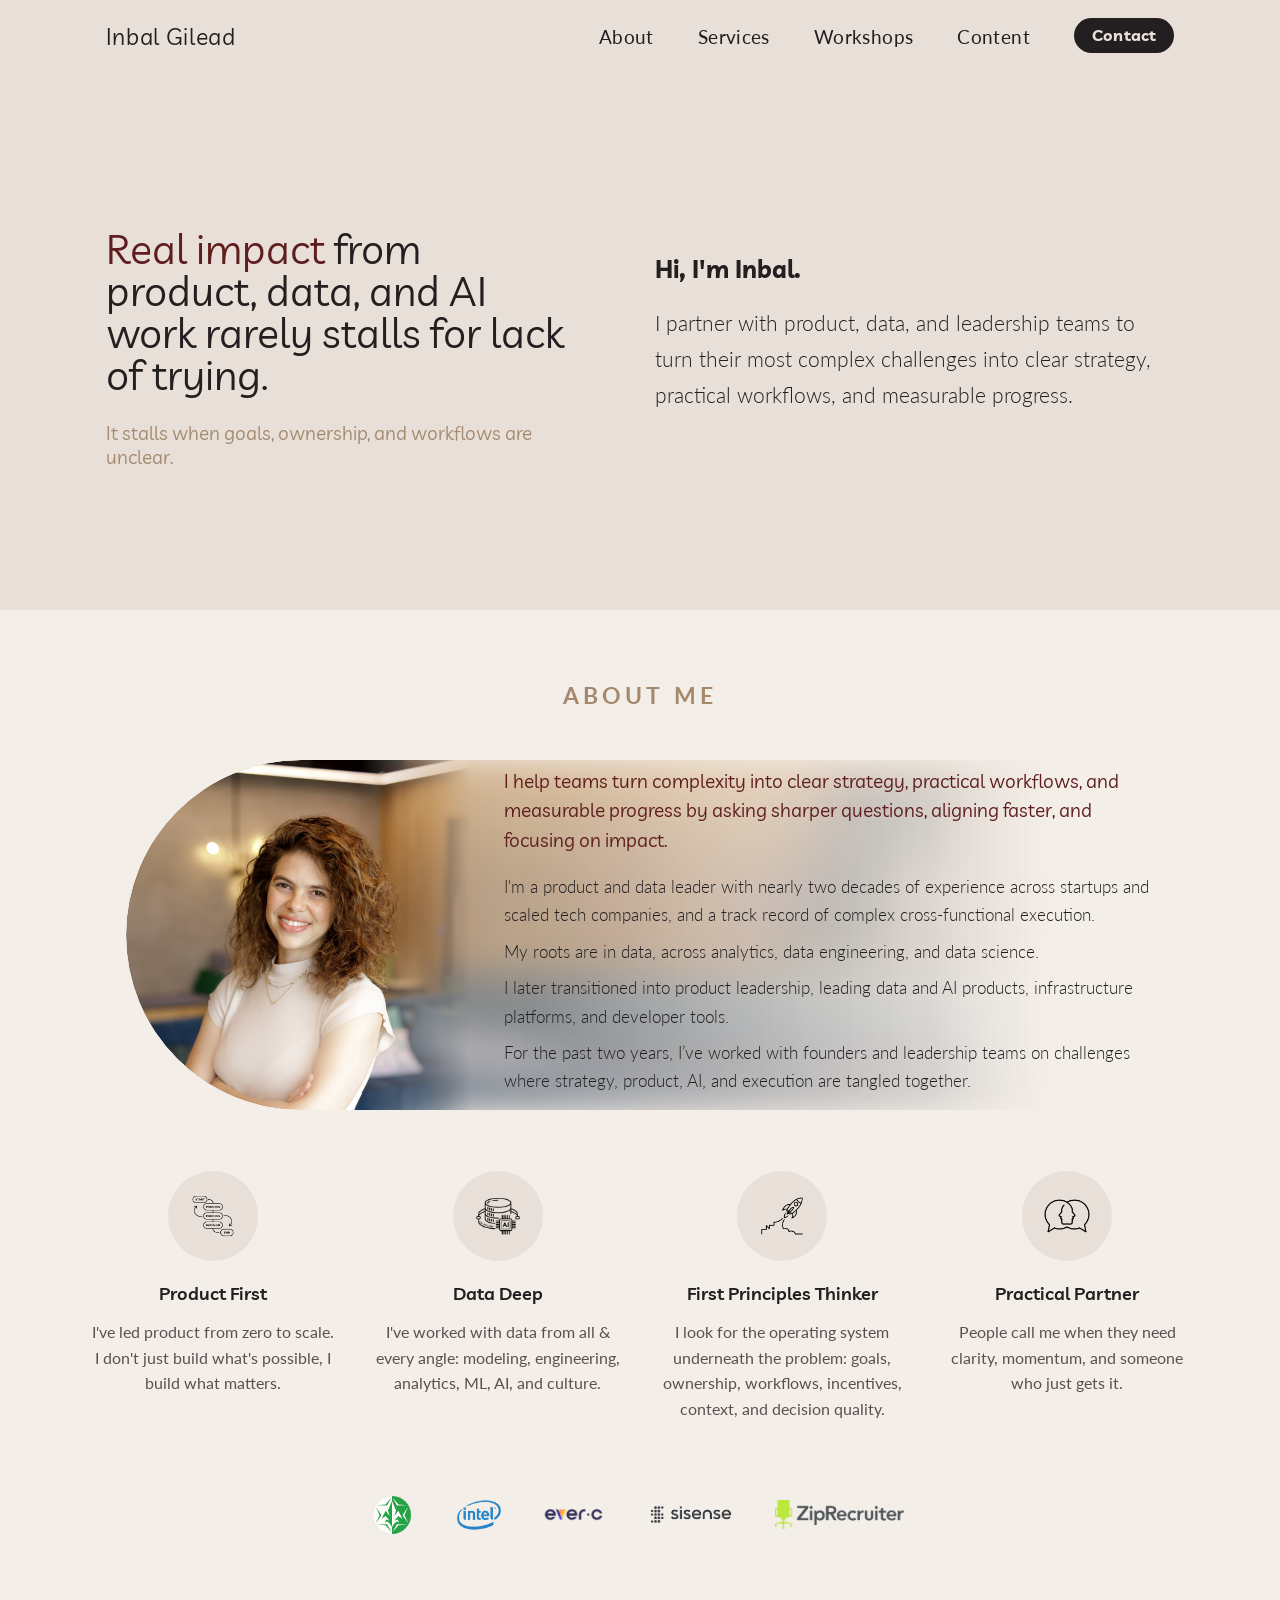
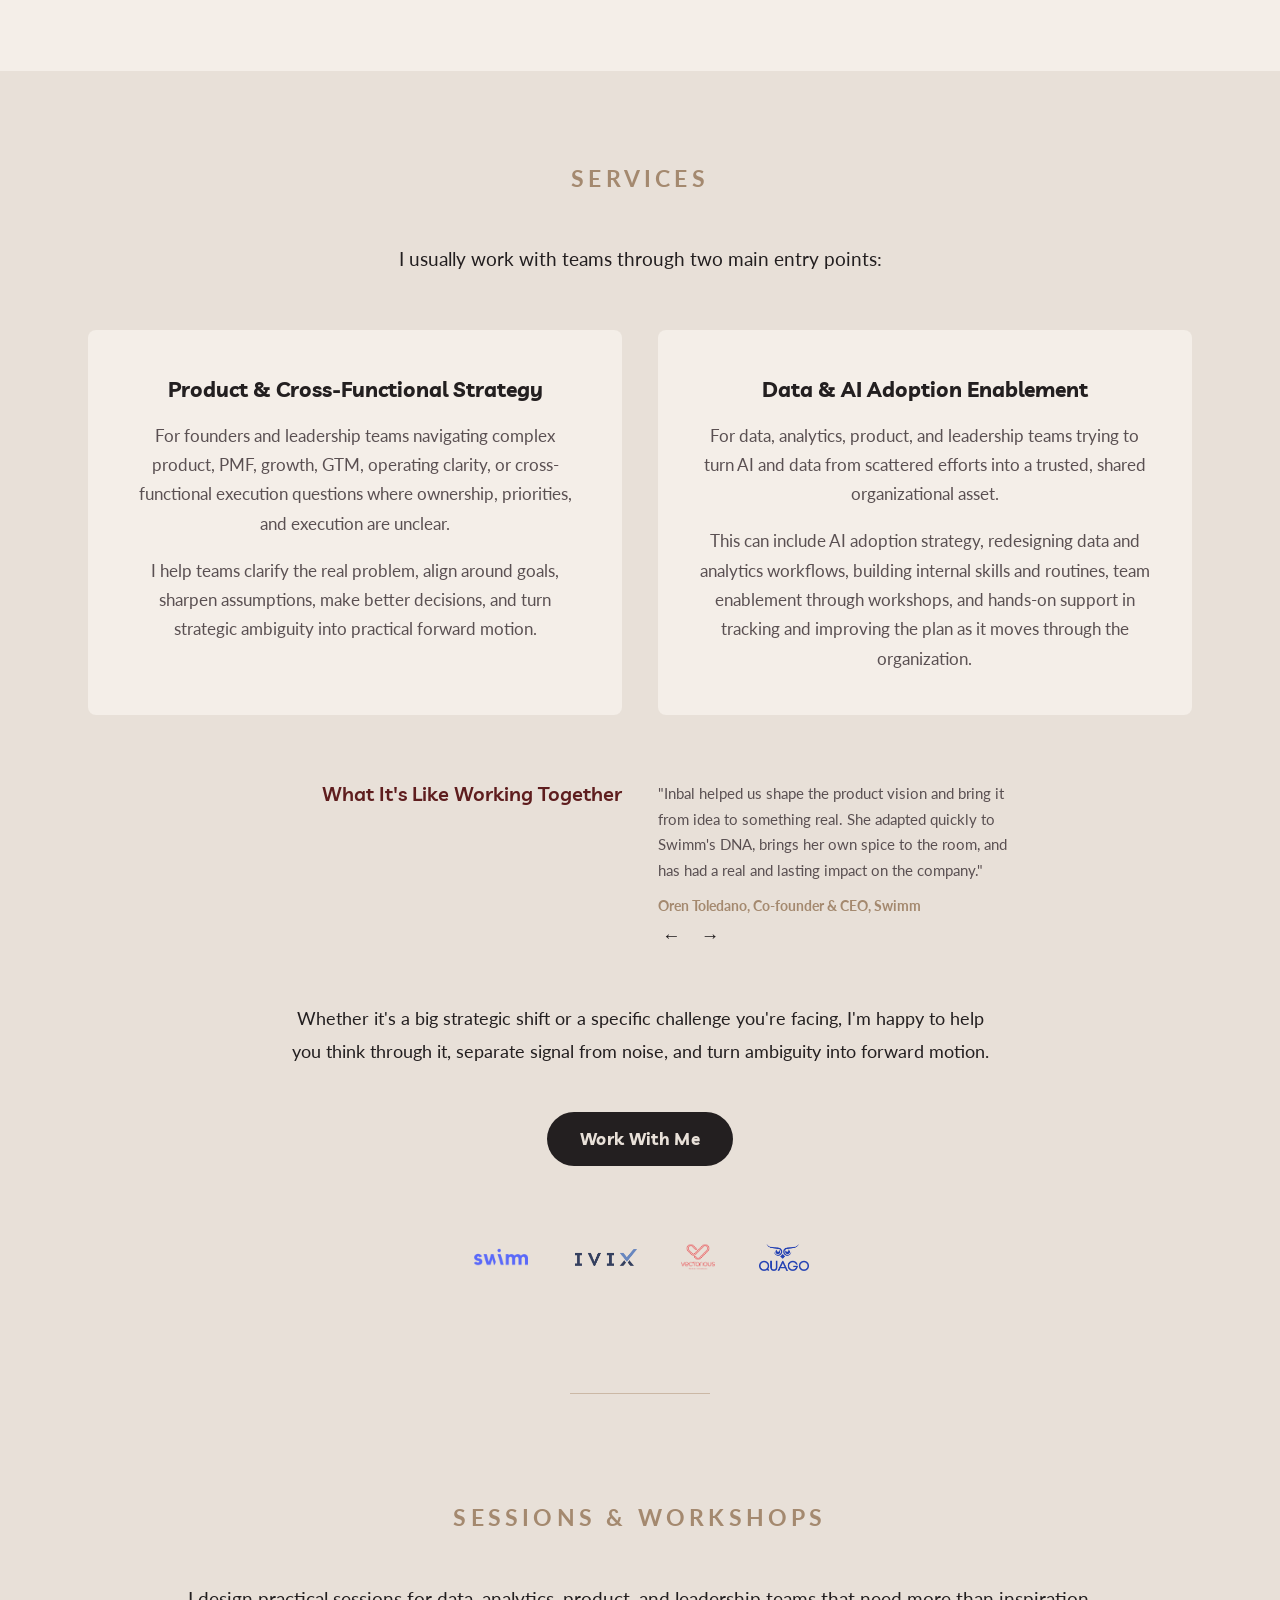
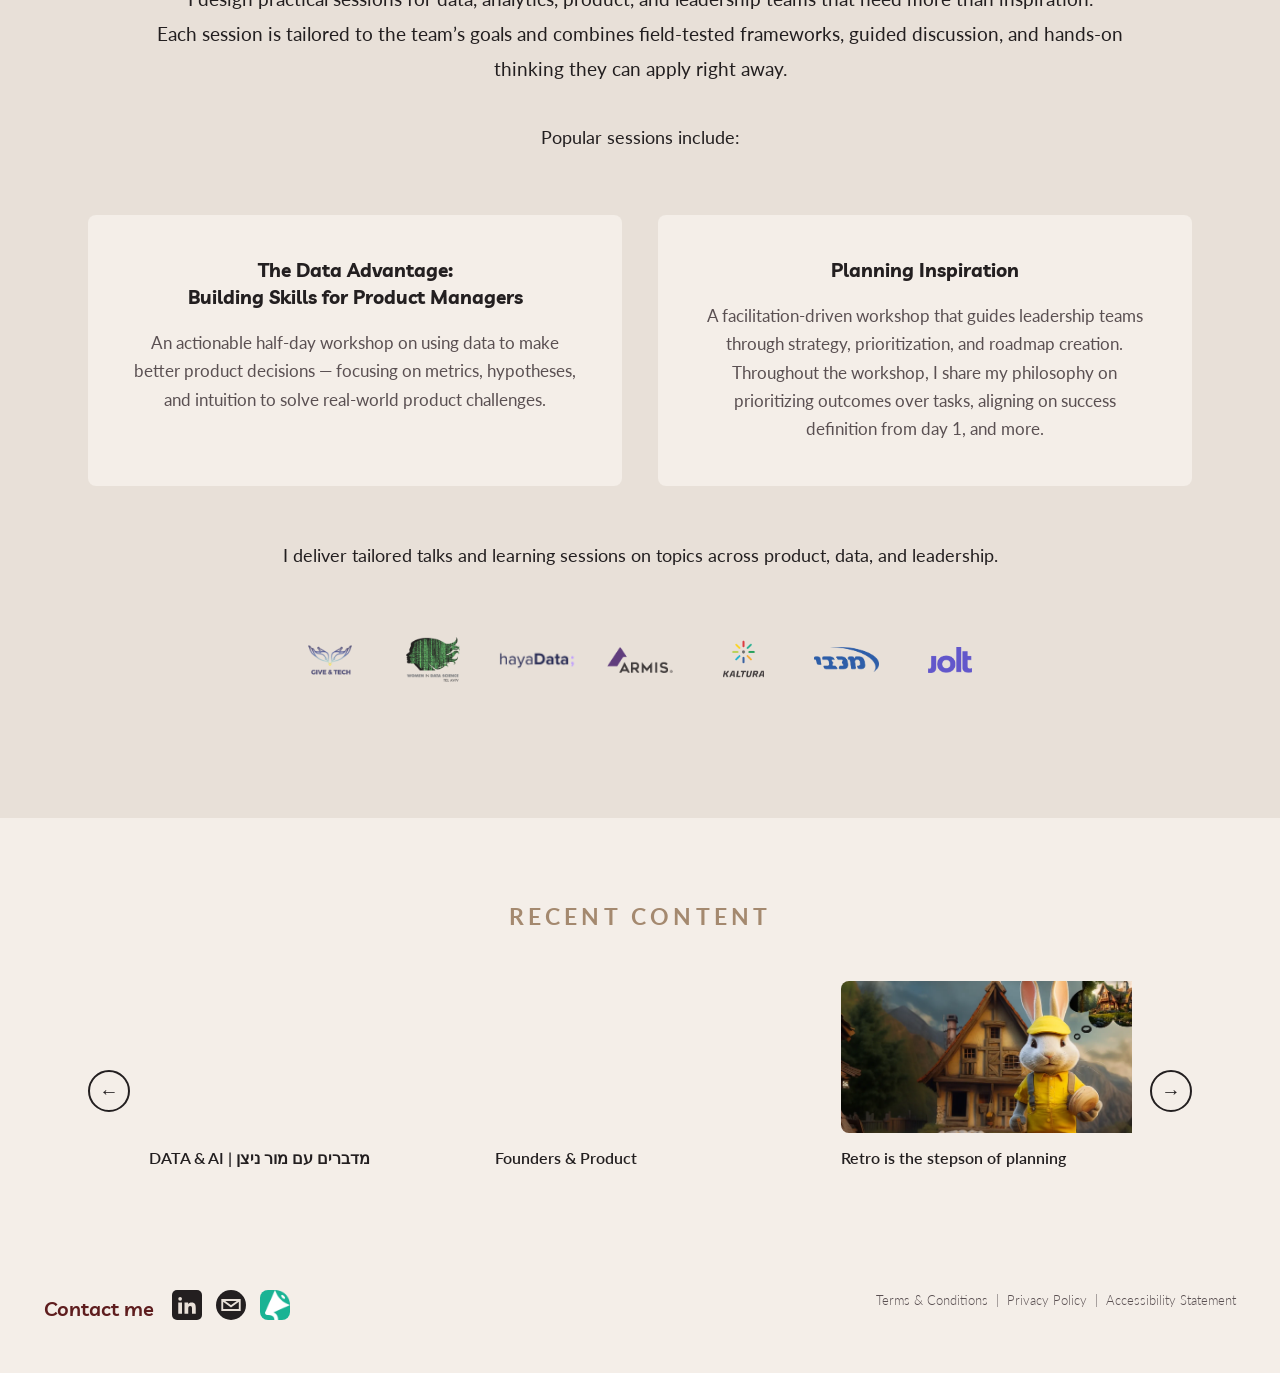
==== commit ac2ec6d2: "Update podcast episode link" ====
--- a/index.html
+++ b/index.html
@@ -210,7 +210,7 @@
         <button class="carousel-btn carousel-prev" aria-label="Previous">&#8592;</button>
         <div class="content-grid" id="contentCarousel">
         <div class="content-card">
-          <iframe src="https://anchor.fm/mor-nitzan/embed/episodes/5---e3bkk2g" width="100%" frameborder="0" allow="autoplay; clipboard-write; encrypted-media; fullscreen; picture-in-picture" loading="lazy"></iframe>
+          <iframe src="https://open.spotify.com/embed/episode/6aKH5829EoRrmgrXof1MFi" width="100%" frameborder="0" allow="autoplay; clipboard-write; encrypted-media; fullscreen; picture-in-picture" loading="lazy"></iframe>
           <p class="content-title">DATA &amp; AI | מדברים עם מור ניצן</p>
         </div>
         <div class="content-card">
--- a/styles.css
+++ b/styles.css
@@ -143,27 +143,31 @@
   display: flex;
   flex-direction: row;
   align-items: center;
-  justify-content: center;
+  justify-content: space-between;
+  width: calc(100% - 12rem);
+  max-width: 1200px;
+  margin: 0 auto;
   min-height: 62vh;
-  padding: 1.2rem 6rem 1.7rem;
-  gap: 5rem;
+  padding: 1.2rem 0 1.7rem;
+  gap: 4.5rem;
 }
 
 .hero-statement {
-  max-width: 422px;
+  flex: 0 0 470px;
+  max-width: 470px;
   text-align: left;
 }
 
 .hero-statement h1 {
   font-family: 'Livvic', sans-serif;
-  font-size: clamp(1.98rem, 3.34vw, 3.52rem);
+  font-size: clamp(1.98rem, 3.18vw, 3.42rem);
   font-weight: 400;
-  line-height: 1;
+  line-height: 1.04;
   margin-bottom: 1.35rem;
 }
 
 .hero-highlight {
-  color: #3f5f78;
+  color: #5e1d1e;
 }
 
 .hero-statement p {
@@ -348,7 +352,7 @@
   font-size: 1.08rem;
   font-weight: 400;
   line-height: 1.55;
-  color: #3f5f78;
+  color: #5e1d1e;
   margin-bottom: 1rem;
 }
 
@@ -531,7 +535,7 @@
   font-size: 1.12rem;
   font-weight: 550;
   line-height: 1.35;
-  color: #3f5f78;
+  color: #5e1d1e;
   text-align: right;
 }
 
@@ -849,7 +853,7 @@
   font-size: 1.12rem;
   font-weight: 550;
   line-height: 1.35;
-  color: #3f5f78;
+  color: #5e1d1e;
 }
 
 .footer-inner {
@@ -955,9 +959,16 @@
   .hero {
     flex-direction: column;
     align-items: flex-start;
+    width: auto;
+    max-width: none;
+    margin: 0;
     padding: 5rem 2rem 4rem;
     min-height: auto;
     gap: 2.5rem;
+  }
+  .hero-statement {
+    flex: 0 1 auto;
+    max-width: 560px;
   }
   .hero-statement,
   .hero-intro { text-align: left; }
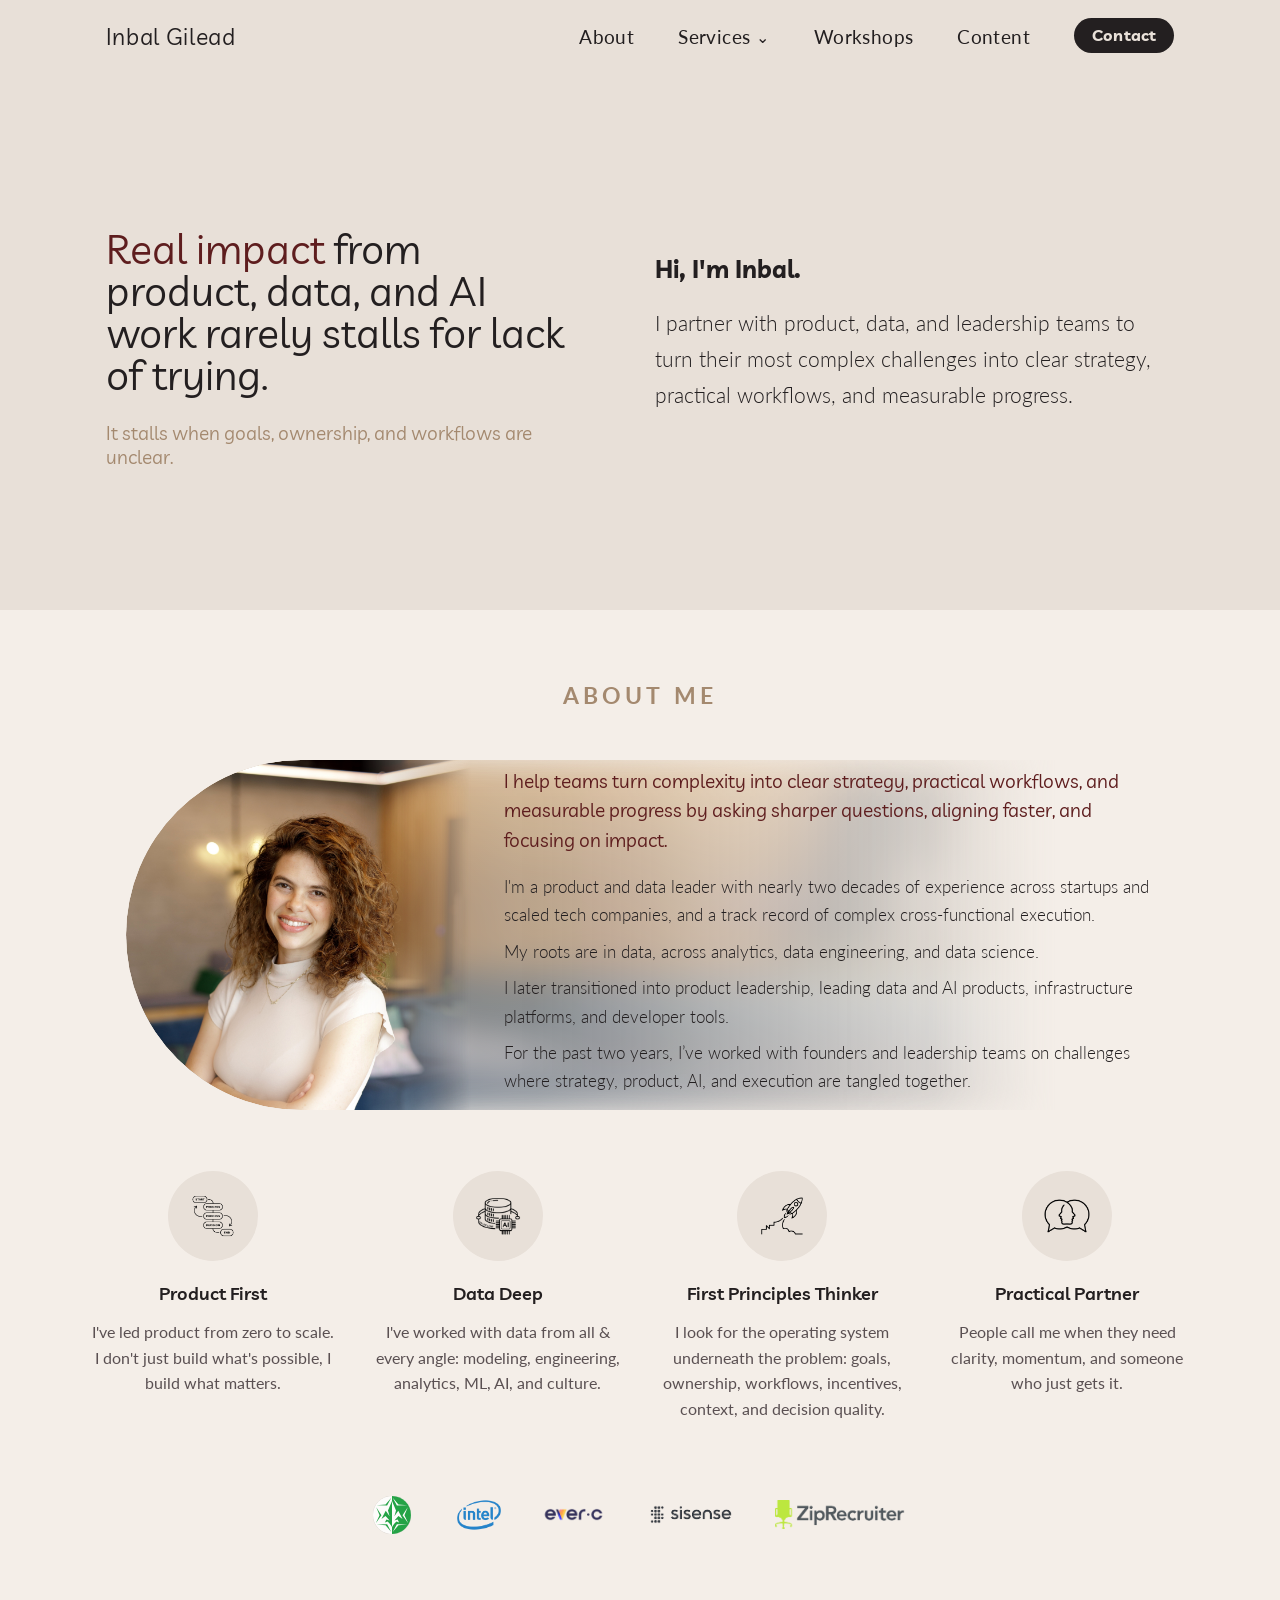
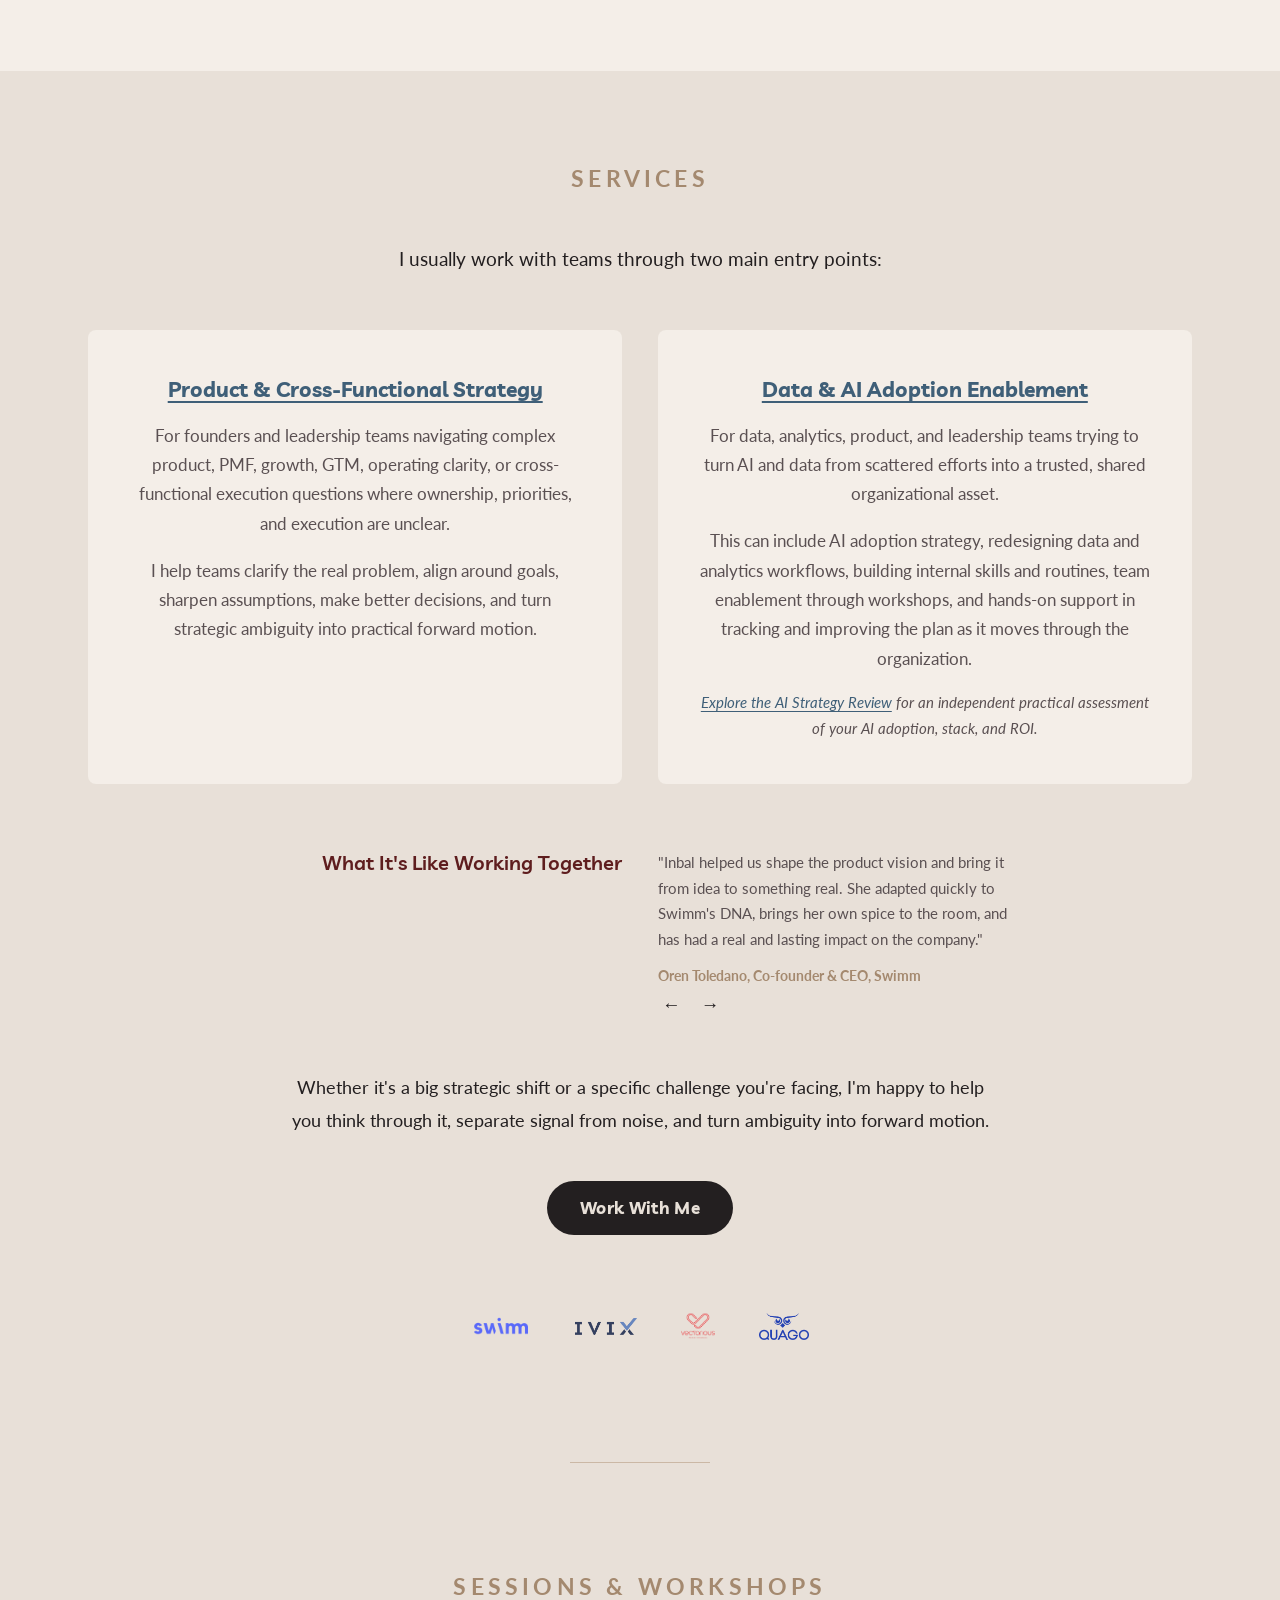
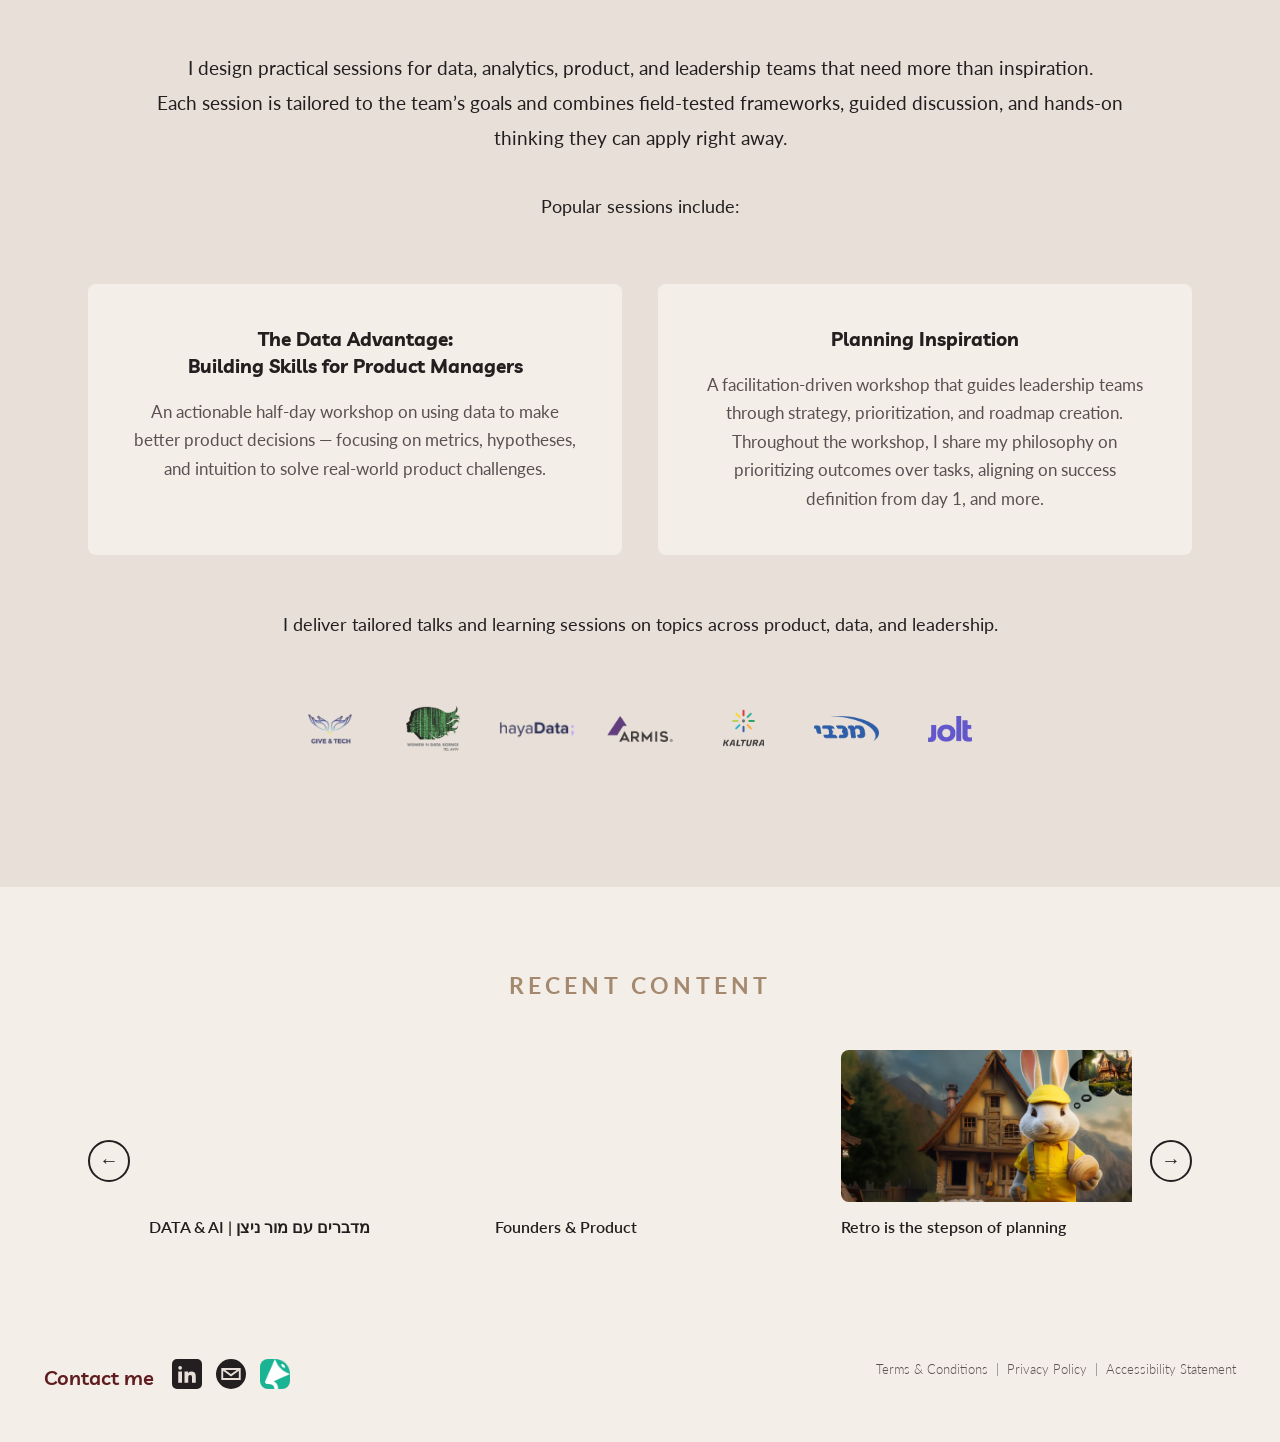
==== commit feba9247: "Improve service pages and navigation" ====
--- a/index.html
+++ b/index.html
@@ -31,10 +31,21 @@
       </button>
       <ul id="navMenu">
         <li><a href="#about">About</a></li>
-        <li><a href="#services">Services</a></li>
+        <li class="nav-dropdown">
+          <a class="nav-dropdown-trigger" href="#services" aria-haspopup="true">Services <span aria-hidden="true">&#8964;</span></a>
+          <ul class="nav-submenu" aria-label="Service pages">
+            <li><a href="one-pagers/product-support.pdf" target="_blank" rel="noopener noreferrer" data-analytics-event="product_support_pdf_click" data-analytics-section="navigation">Strategic Product Support</a></li>
+            <li class="nav-submenu-group">
+              <a href="one-pagers/ai-adoption-enablement.pdf" target="_blank" rel="noopener noreferrer" data-analytics-event="ai_adoption_pdf_click" data-analytics-section="navigation">AI Adoption Enablement</a>
+              <ul class="nav-submenu-nested">
+                <li><a href="ai-strategy-service/" data-analytics-event="ai_strategy_service_click" data-analytics-section="navigation">AI Strategy Review <span>with Mor Nitzan</span></a></li>
+              </ul>
+            </li>
+          </ul>
+        </li>
         <li><a href="#workshops">Workshops</a></li>
         <li><a href="#content">Content</a></li>
-        <li><a href="#contact">Contact</a></li>
+        <li><a href="#contact" data-analytics-event="contact_nav_click" data-analytics-section="navigation">Contact</a></li>
       </ul>
     </div>
   </nav>
@@ -119,14 +130,15 @@
 
       <div class="services-grid">
         <div class="service">
-          <h3>Product &amp; Cross-Functional Strategy</h3>
+          <h3><a href="one-pagers/product-support.pdf" target="_blank" rel="noopener noreferrer" data-analytics-event="product_support_pdf_click" data-analytics-section="services">Product &amp; Cross-Functional Strategy</a></h3>
           <p>For founders and leadership teams navigating complex product, PMF, growth, GTM, operating clarity, or cross-functional execution questions where ownership, priorities, and execution are unclear.</p>
           <p>I help teams clarify the real problem, align around goals, sharpen assumptions, make better decisions, and turn strategic ambiguity into practical forward motion.</p>
         </div>
         <div class="service">
-          <h3>Data &amp; AI Adoption Enablement</h3>
+          <h3><a href="one-pagers/ai-adoption-enablement.pdf" target="_blank" rel="noopener noreferrer" data-analytics-event="ai_adoption_pdf_click" data-analytics-section="services">Data &amp; AI Adoption Enablement</a></h3>
           <p>For data, analytics, product, and leadership teams trying to turn AI and data from scattered efforts into a trusted, shared organizational asset.</p>
           <p>This can include AI adoption strategy, redesigning data and analytics workflows, building internal skills and routines, team enablement through workshops, and hands-on support in tracking and improving the plan as it moves through the organization.</p>
+          <p class="service-related"><a href="ai-strategy-service/" data-analytics-event="ai_strategy_service_click" data-analytics-section="services">Explore the AI Strategy Review</a> for an independent practical assessment of your AI adoption, stack, and ROI.</p>
         </div>
       </div>
 
@@ -308,9 +320,15 @@
 
     document.querySelector('.carousel-prev').addEventListener('click', () => {
       carousel.scrollBy({ left: -cardWidth(), behavior: 'smooth' });
+      trackAnalyticsEvent('content_carousel_navigation', {
+        section_name: 'content'
+      });
     });
     document.querySelector('.carousel-next').addEventListener('click', () => {
       carousel.scrollBy({ left: cardWidth(), behavior: 'smooth' });
+      trackAnalyticsEvent('content_carousel_navigation', {
+        section_name: 'content'
+      });
     });
   </script>
 
@@ -336,10 +354,18 @@
     if (testimonialSlides.length > 1) {
       testimonialPrev.addEventListener('click', () => {
         showTestimonial(testimonialIndex - 1);
+        trackAnalyticsEvent('testimonial_navigation', {
+          section_name: 'testimonials',
+          item_name: testimonialSlides[testimonialIndex].querySelector('figcaption')?.textContent.trim() || ''
+        });
         restartTestimonials();
       });
       testimonialNext.addEventListener('click', () => {
         showTestimonial(testimonialIndex + 1);
+        trackAnalyticsEvent('testimonial_navigation', {
+          section_name: 'testimonials',
+          item_name: testimonialSlides[testimonialIndex].querySelector('figcaption')?.textContent.trim() || ''
+        });
         restartTestimonials();
       });
       restartTestimonials();
@@ -347,17 +373,37 @@
   </script>
 
   <script>
-    document.querySelectorAll('[data-analytics-event]').forEach(link => {
-      link.addEventListener('click', () => {
-        if (typeof gtag !== 'function') return;
-
-        gtag('event', link.dataset.analyticsEvent, {
-          link_text: link.dataset.analyticsLabel || link.textContent.trim() || link.getAttribute('aria-label') || '',
-          link_url: link.href,
-          section: link.dataset.analyticsSection || link.closest('section, footer')?.id || ''
+    function trackAnalyticsEvent(eventName, parameters = {}) {
+      if (typeof gtag !== 'function') return;
+      gtag('event', eventName, parameters);
+    }
+
+    document.querySelectorAll('[data-analytics-event]').forEach(element => {
+      element.addEventListener('click', () => {
+        trackAnalyticsEvent(element.dataset.analyticsEvent, {
+          link_text: element.dataset.analyticsLabel || element.textContent.trim() || element.getAttribute('aria-label') || '',
+          link_url: element.href || '',
+          section_name: element.dataset.analyticsSection || element.closest('section, footer')?.id || ''
         });
       });
     });
+
+    const observedSections = document.querySelectorAll('section[id], footer[id]');
+    const viewedSections = new Set();
+    const sectionObserver = new IntersectionObserver(entries => {
+      entries.forEach(entry => {
+        const sectionName = entry.target.id;
+        if (!entry.isIntersecting || viewedSections.has(sectionName)) return;
+
+        viewedSections.add(sectionName);
+        trackAnalyticsEvent('section_view', {
+          section_name: sectionName
+        });
+        sectionObserver.unobserve(entry.target);
+      });
+    }, { threshold: 0.25 });
+
+    observedSections.forEach(section => sectionObserver.observe(section));
   </script>
 </body>
 </html>
--- a/styles.css
+++ b/styles.css
@@ -60,22 +60,22 @@
   letter-spacing: 0.03em;
 }
 
-nav ul {
+#navMenu {
   list-style: none;
   display: flex;
   gap: 2.5rem;
 }
 
-nav ul a {
+#navMenu > li > a {
   font-size: 1.08rem;
   color: #231f20;
   letter-spacing: 0.02em;
   transition: color 0.2s;
 }
 
-nav ul a:hover { color: #a4896f; }
-
-nav ul a[href="#contact"] {
+#navMenu a:hover { color: #a4896f; }
+
+#navMenu > li > a[href="#contact"] {
   background-color: #231f20;
   color: #e8e0d8;
   border-radius: 2rem;
@@ -85,10 +85,74 @@
   font-size: 0.92rem;
 }
 
-nav ul a[href="#contact"]:hover {
+#navMenu > li > a[href="#contact"]:hover {
   background-color: #a4896f;
   color: #e8e0d8;
 }
+
+.nav-dropdown { position: relative; }
+
+.nav-dropdown-trigger {
+  display: inline-flex;
+  align-items: center;
+  gap: 0.35rem;
+}
+
+.nav-dropdown-trigger span {
+  display: inline-block;
+  font-size: 0.85em;
+  line-height: 1;
+  transition: transform 0.2s;
+}
+
+.nav-dropdown:hover .nav-dropdown-trigger span,
+.nav-dropdown:focus-within .nav-dropdown-trigger span { transform: rotate(180deg); }
+
+#navMenu .nav-submenu {
+  display: none;
+  position: absolute;
+  top: calc(100% + 0.7rem);
+  left: -1.1rem;
+  z-index: 110;
+  width: max-content;
+  min-width: 17rem;
+  padding: 0.65rem;
+  list-style: none;
+  background: #f4eee8;
+  border: 1px solid #d4cbbf;
+  border-radius: 8px;
+  box-shadow: 0 0.75rem 1.75rem rgba(35, 31, 32, 0.12);
+}
+
+#navMenu .nav-submenu::before {
+  content: "";
+  position: absolute;
+  left: 0;
+  right: 0;
+  top: -0.75rem;
+  height: 0.75rem;
+}
+
+.nav-dropdown:hover > .nav-submenu,
+.nav-dropdown:focus-within > .nav-submenu { display: block !important; }
+
+#navMenu .nav-submenu a {
+  display: block;
+  padding: 0.58rem 0.7rem;
+  color: #231f20;
+  font-size: 0.92rem;
+  line-height: 1.35;
+}
+
+#navMenu .nav-submenu-nested {
+  margin: 0.1rem 0 0.35rem 0.7rem;
+  padding-left: 0.65rem;
+  list-style: none;
+  border-left: 1px solid #a4896f;
+}
+
+#navMenu .nav-submenu-nested a { color: #5a5052; }
+#navMenu .nav-submenu-nested span { display: block; font-size: 0.78rem; }
 
 /* Hamburger button */
 .nav-toggle {
@@ -119,7 +183,7 @@
 @media (max-width: 640px) {
   .nav-toggle { display: flex; }
 
-  nav ul {
+  #navMenu {
     display: none;
     flex-direction: column;
     gap: 0;
@@ -128,14 +192,37 @@
     border-top: 1px solid #d4cbbf;
   }
 
-  nav ul.open { display: flex; }
-
-  nav ul li a {
+  #navMenu.open { display: flex; }
+
+  #navMenu > li > a {
     display: block;
     padding: 0.85rem 0;
     border-bottom: 1px solid #d4cbbf;
     font-size: 1rem;
   }
+
+  #navMenu > li > .nav-dropdown-trigger {
+    display: flex;
+    align-items: center;
+  }
+
+  #navMenu .nav-submenu {
+    display: block;
+    position: static;
+    width: auto;
+    min-width: 0;
+    margin: 0 0 0.5rem 0.5rem;
+    padding: 0.2rem 0 0.2rem 0.75rem;
+    background: transparent;
+    border: 0;
+    border-left: 1px solid #d4cbbf;
+    border-radius: 0;
+    box-shadow: none;
+  }
+
+  #navMenu .nav-submenu::before { display: none; }
+  #navMenu .nav-submenu a { padding: 0.55rem 0; }
+  #navMenu .nav-submenu-nested { margin-left: 0.35rem; }
 }
 
 /* ===== HERO ===== */
@@ -505,6 +592,19 @@
 .service p:last-child {
   margin-bottom: 0;
 }
+
+.service .service-related {
+  font-size: 0.86rem;
+  font-style: italic;
+}
+
+.service a {
+  color: #3f5f78;
+  text-decoration: underline;
+  text-underline-offset: 0.18em;
+}
+
+.service a:hover { color: #a4896f; }
 
 .section-closing {
   font-size: 1.05rem;
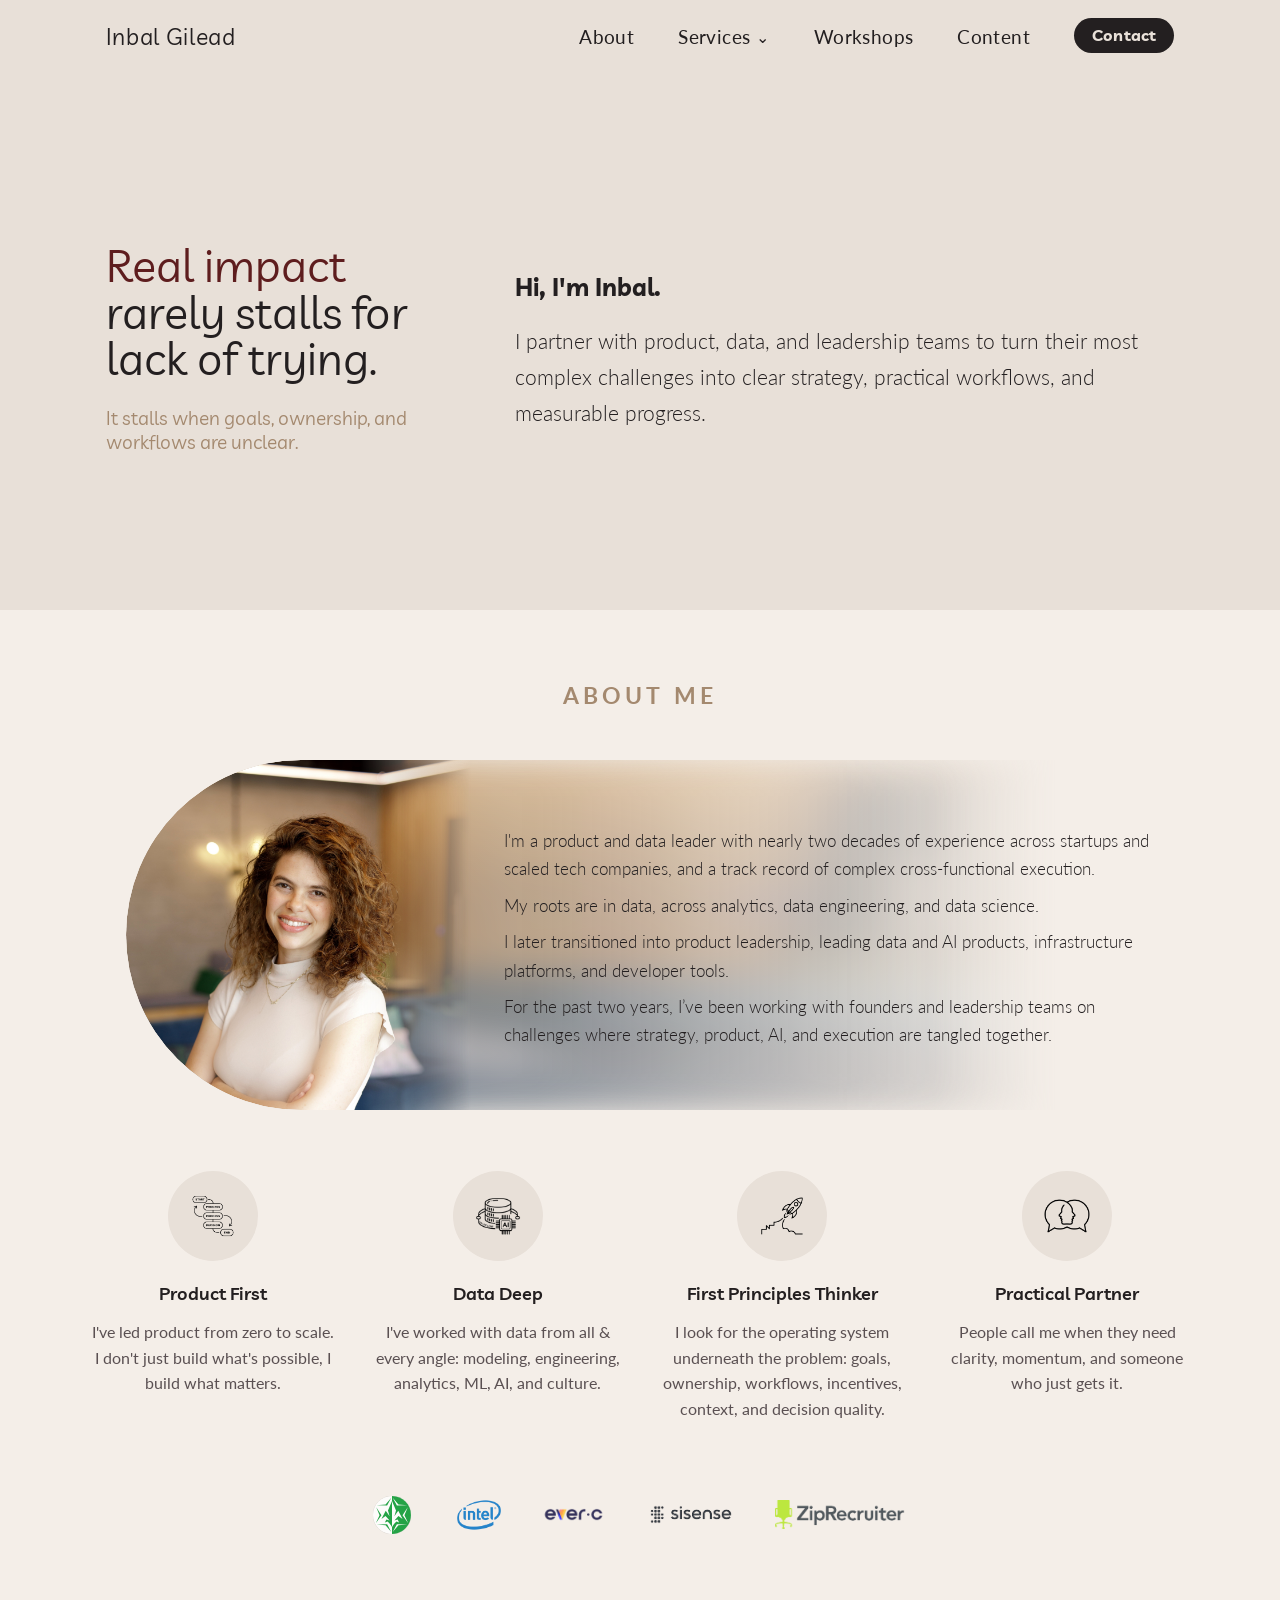
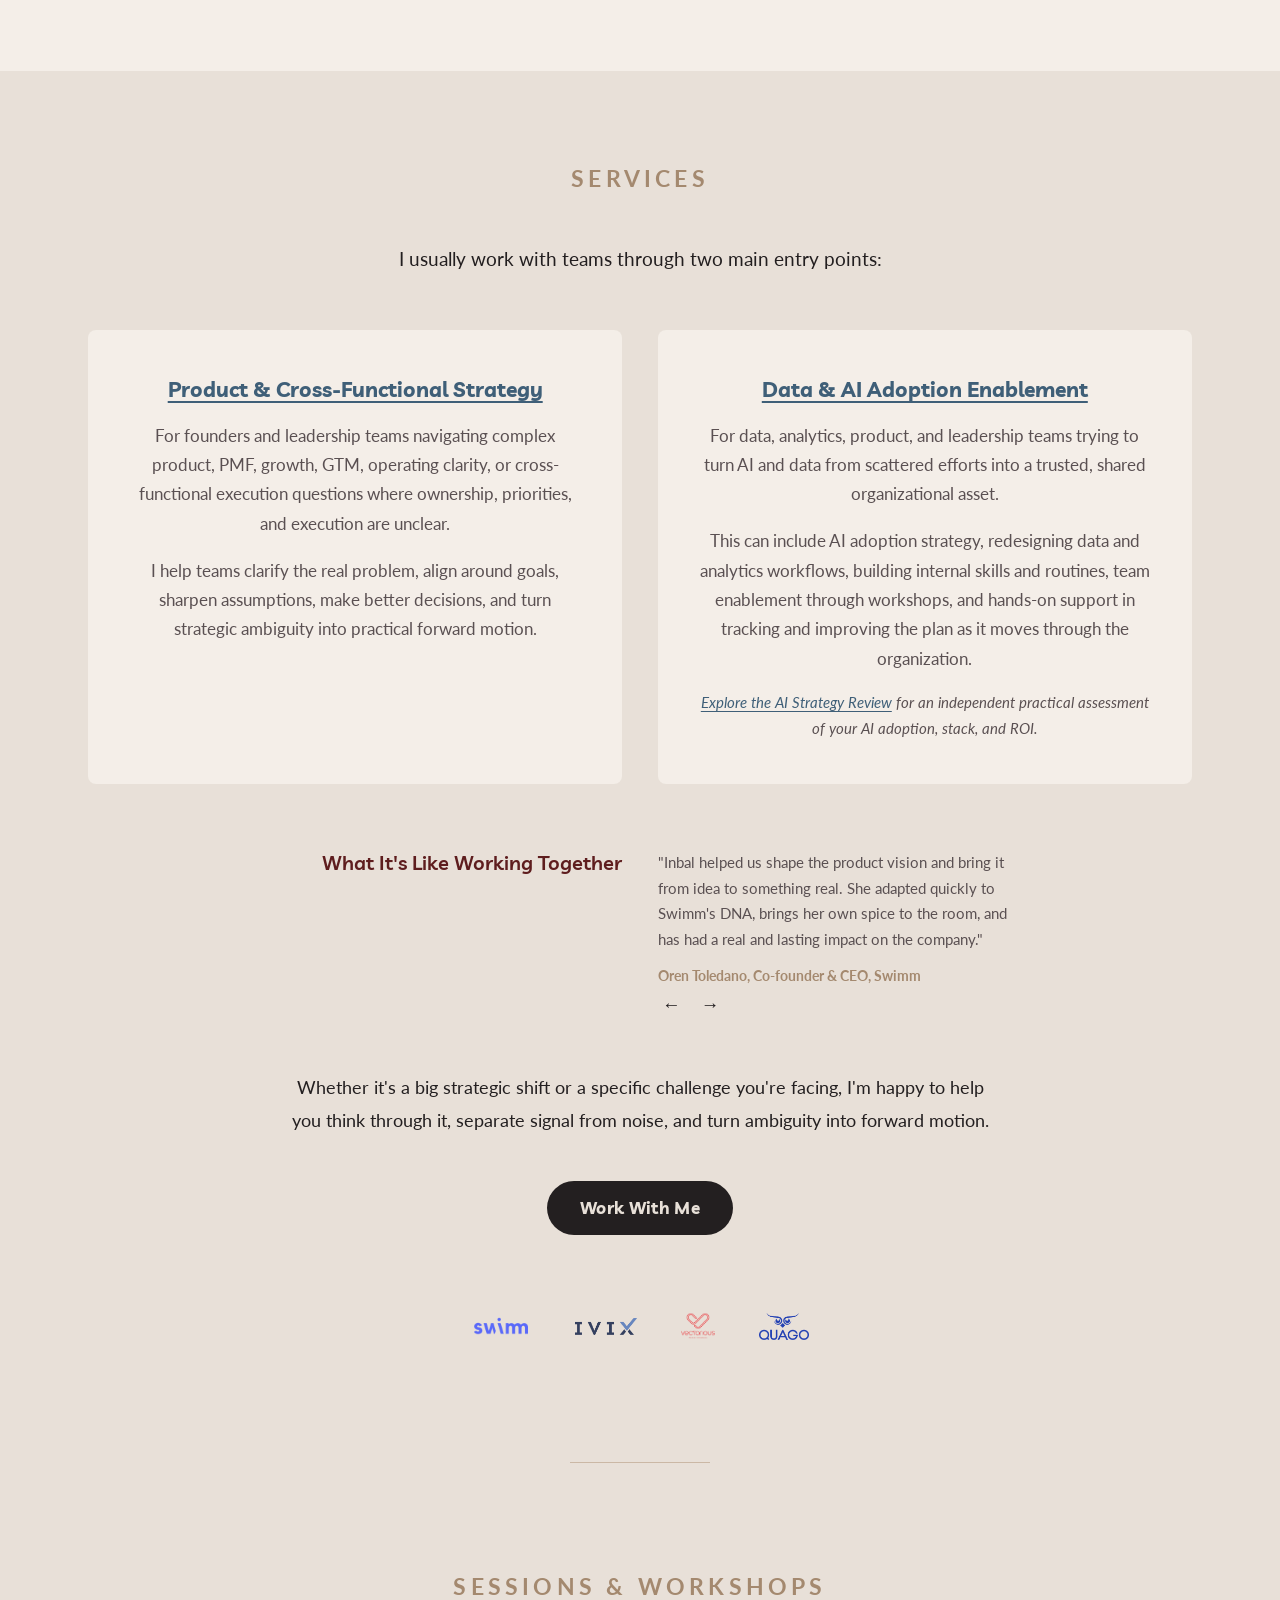
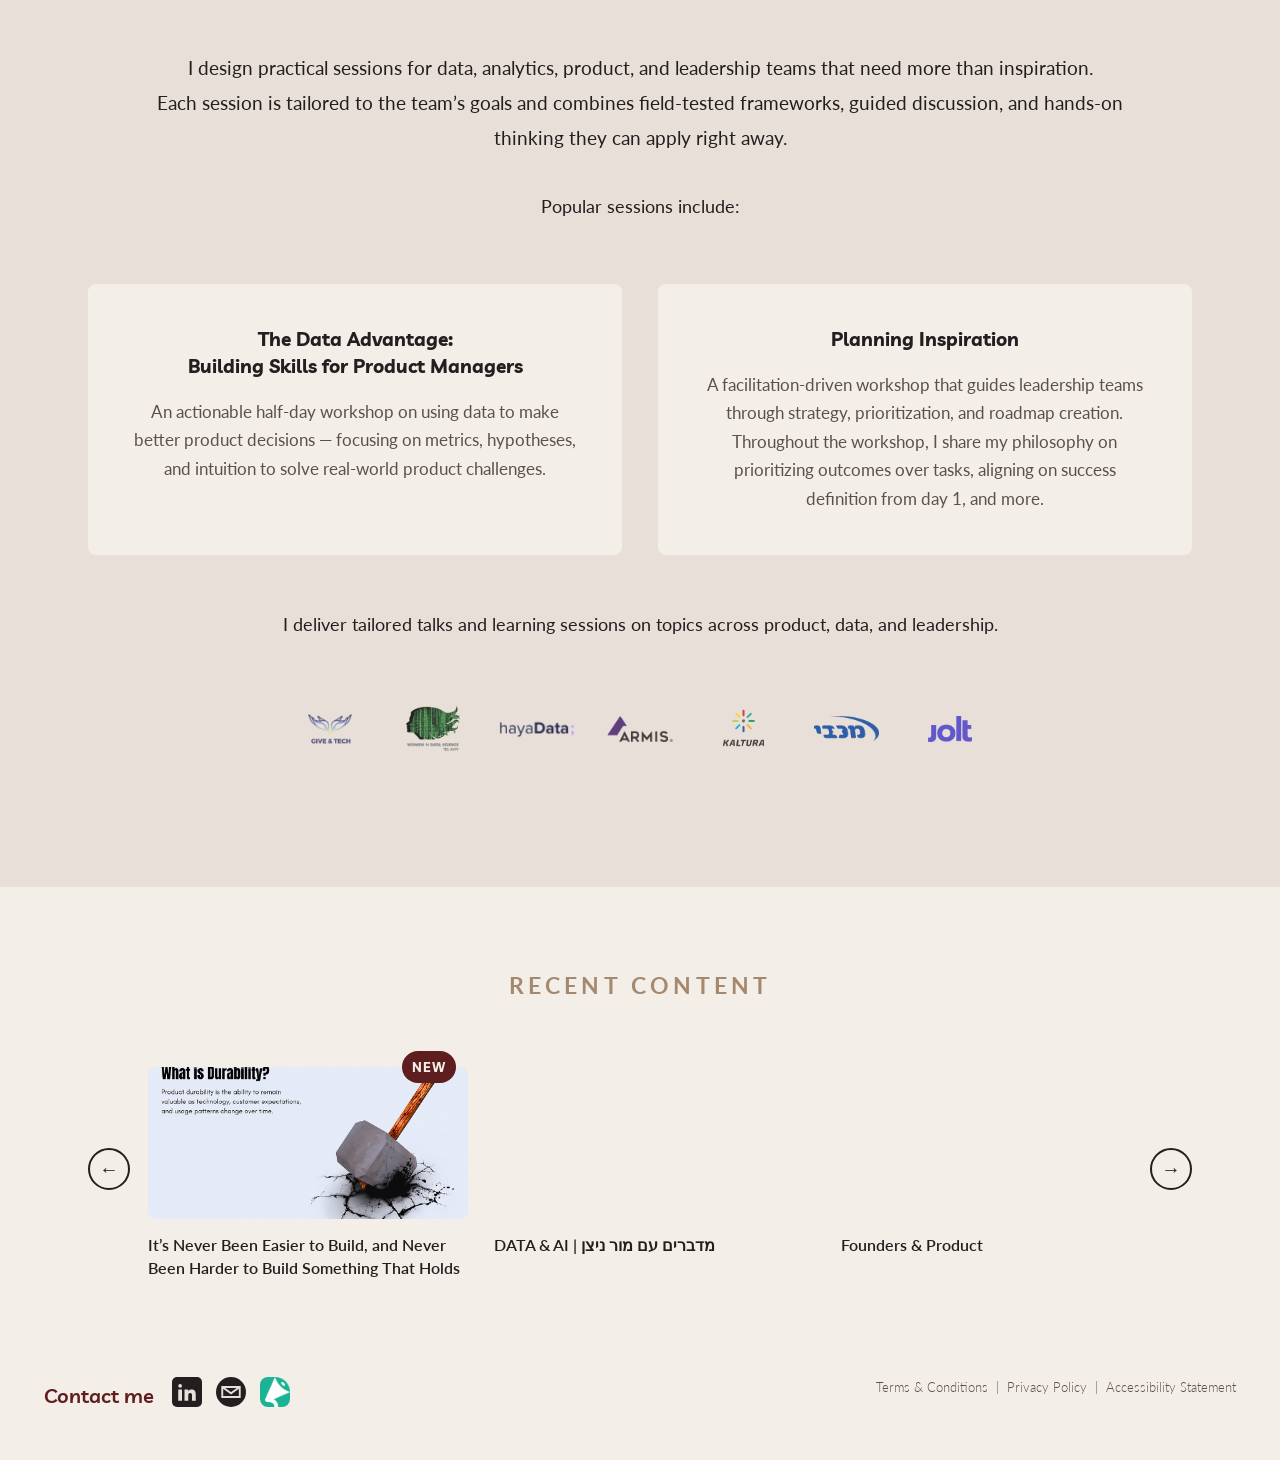
==== commit 03cce6ff: "Refresh homepage hero and recent content" ====
--- a/index.html
+++ b/index.html
@@ -53,7 +53,7 @@
   <!-- HERO -->
   <section class="hero">
     <div class="hero-statement">
-      <h1><span class="hero-highlight">Real impact </span>from product, data, and AI work rarely stalls for lack of trying.</h1>
+      <h1><span class="hero-highlight">Real impact </span>rarely stalls for lack of trying.</h1>
       <p>It stalls when goals, ownership, and workflows are unclear.</p>
     </div>
     <div class="hero-intro">
@@ -71,11 +71,10 @@
           <img src="photo.jpg" alt="Inbal Gilead" onerror="this.style.display='none'" />
         </div>
         <div class="about-copy">
-          <p class="about-opening">I help teams turn complexity into clear strategy, practical workflows, and measurable progress by asking sharper questions, aligning faster, and focusing on impact.</p>
           <p>I'm a product and data leader with nearly two decades of experience across startups and scaled tech companies, and a track record of complex cross-functional execution.</p>
           <p>My roots are in data, across analytics, data engineering, and data science.</p>
           <p>I later transitioned into product leadership, leading data and AI products, infrastructure platforms, and developer tools.</p>
-          <p>For the past two years, I’ve worked with founders and leadership teams on challenges where strategy, product, AI, and execution are tangled together.</p>
+          <p>For the past two years, I’ve been working with founders and leadership teams on challenges where strategy, product, AI, and execution are tangled together.</p>
         </div>
       </div>
 
@@ -221,6 +220,11 @@
       <div class="carousel-wrapper">
         <button class="carousel-btn carousel-prev" aria-label="Previous">&#8592;</button>
         <div class="content-grid" id="contentCarousel">
+        <a class="content-card content-link" href="https://medium.com/@gi.inbal/its-never-been-easier-to-build-and-never-been-harder-to-build-something-that-holds-0de569be4c2e" target="_blank" rel="noopener noreferrer" data-analytics-event="content_card_click" data-analytics-label="It’s Never Been Easier to Build, and Never Been Harder to Build Something That Holds">
+          <span class="content-badge">NEW</span>
+          <img src="build-something-that-holds.png" alt="It’s Never Been Easier to Build, and Never Been Harder to Build Something That Holds" class="content-img" />
+          <p class="content-title">It’s Never Been Easier to Build, and Never Been Harder to Build Something That Holds</p>
+        </a>
         <div class="content-card">
           <iframe src="https://open.spotify.com/embed/episode/6aKH5829EoRrmgrXof1MFi" width="100%" frameborder="0" allow="autoplay; clipboard-write; encrypted-media; fullscreen; picture-in-picture" loading="lazy"></iframe>
           <p class="content-title">DATA &amp; AI | מדברים עם מור ניצן</p>
@@ -295,26 +299,36 @@
 
   <script>
     const carousel = document.getElementById('contentCarousel');
-    const cardWidth = () => carousel.querySelector('.content-card').offsetWidth + 24; // card + gap
-
-    // Clone cards for infinite effect
-    const originals = Array.from(carousel.children);
-    originals.forEach(card => carousel.appendChild(card.cloneNode(true)));
-    originals.forEach(card => carousel.insertBefore(card.cloneNode(true), carousel.firstChild));
-
-    const totalOriginals = originals.length;
-
-    // Start at the first real card (after the prepended clones)
-    carousel.scrollLeft = cardWidth() * totalOriginals;
-
-    // Silently jump when hitting cloned zones
+    const cardWidth = () => {
+      const gap = parseFloat(getComputedStyle(carousel).columnGap) || 0;
+      return carousel.querySelector('.content-card').offsetWidth + gap;
+    };
+    const originalCards = Array.from(carousel.children);
+    const loopWidth = () => cardWidth() * originalCards.length;
+
+    const createCarouselClone = card => {
+      const clone = card.cloneNode(true);
+      clone.setAttribute('aria-hidden', 'true');
+      if (clone.matches('a, button, iframe, [tabindex]')) clone.tabIndex = -1;
+      clone.querySelectorAll('a, button, iframe, [tabindex]').forEach(element => {
+        element.tabIndex = -1;
+      });
+      return clone;
+    };
+
+    originalCards.forEach(card => carousel.appendChild(createCarouselClone(card)));
+    originalCards.slice().reverse().forEach(card => carousel.prepend(createCarouselClone(card)));
+
+    requestAnimationFrame(() => {
+      carousel.scrollLeft = loopWidth();
+    });
+
     carousel.addEventListener('scroll', () => {
-      const maxReal = cardWidth() * totalOriginals * 2;
-      const minReal = cardWidth() * totalOriginals;
-      if (carousel.scrollLeft >= maxReal) {
-        carousel.scrollLeft -= cardWidth() * totalOriginals;
-      } else if (carousel.scrollLeft <= 0) {
-        carousel.scrollLeft += cardWidth() * totalOriginals;
+      const width = loopWidth();
+      if (carousel.scrollLeft >= width * 2 - 1) {
+        carousel.scrollLeft -= width;
+      } else if (carousel.scrollLeft <= 1) {
+        carousel.scrollLeft += width;
       }
     });
 
--- a/styles.css
+++ b/styles.css
@@ -240,14 +240,14 @@
 }
 
 .hero-statement {
-  flex: 0 0 470px;
-  max-width: 470px;
+  flex: 1 1 0;
+  max-width: none;
   text-align: left;
 }
 
 .hero-statement h1 {
   font-family: 'Livvic', sans-serif;
-  font-size: clamp(1.98rem, 3.18vw, 3.42rem);
+  font-size: clamp(2.18rem, 3.5vw, 3.76rem);
   font-weight: 400;
   line-height: 1.04;
   margin-bottom: 1.35rem;
@@ -266,7 +266,8 @@
 }
 
 .hero-intro {
-  max-width: 640px;
+  flex: 2 1 0;
+  max-width: none;
   text-align: left;
 }
 
@@ -284,6 +285,10 @@
   line-height: 1.7;
   margin-bottom: 2rem;
   max-width: 640px;
+}
+
+.hero-intro .tagline:last-child {
+  margin-bottom: 0;
 }
 
 .hero-links {
@@ -405,7 +410,7 @@
 
 .about-story {
   display: flex;
-  align-items: flex-start;
+  align-items: center;
   justify-content: center;
   gap: 0;
   max-width: 1270px;
@@ -834,6 +839,7 @@
   scroll-snap-type: x mandatory;
   scrollbar-width: none;
   -ms-overflow-style: none;
+  padding-top: 1rem;
   padding-bottom: 0.5rem;
   text-align: left;
 }
@@ -852,7 +858,24 @@
   flex-direction: column;
   gap: 0.75rem;
   flex: 0 0 320px;
+  position: relative;
   scroll-snap-align: start;
+}
+
+.content-badge {
+  position: absolute;
+  top: 0;
+  right: 0.7rem;
+  z-index: 1;
+  transform: translateY(-50%);
+  padding: 0.3rem 0.55rem;
+  border-radius: 999px;
+  background: #5e1d1e;
+  color: #f4eee8;
+  font-family: 'Livvic', sans-serif;
+  font-size: 0.72rem;
+  font-weight: 700;
+  letter-spacing: 0.08em;
 }
 
 .content-img {
@@ -1070,6 +1093,7 @@
     flex: 0 1 auto;
     max-width: 560px;
   }
+  .hero-intro { flex: 0 1 auto; }
   .hero-statement,
   .hero-intro { text-align: left; }
   .tagline { margin-bottom: 2rem; }
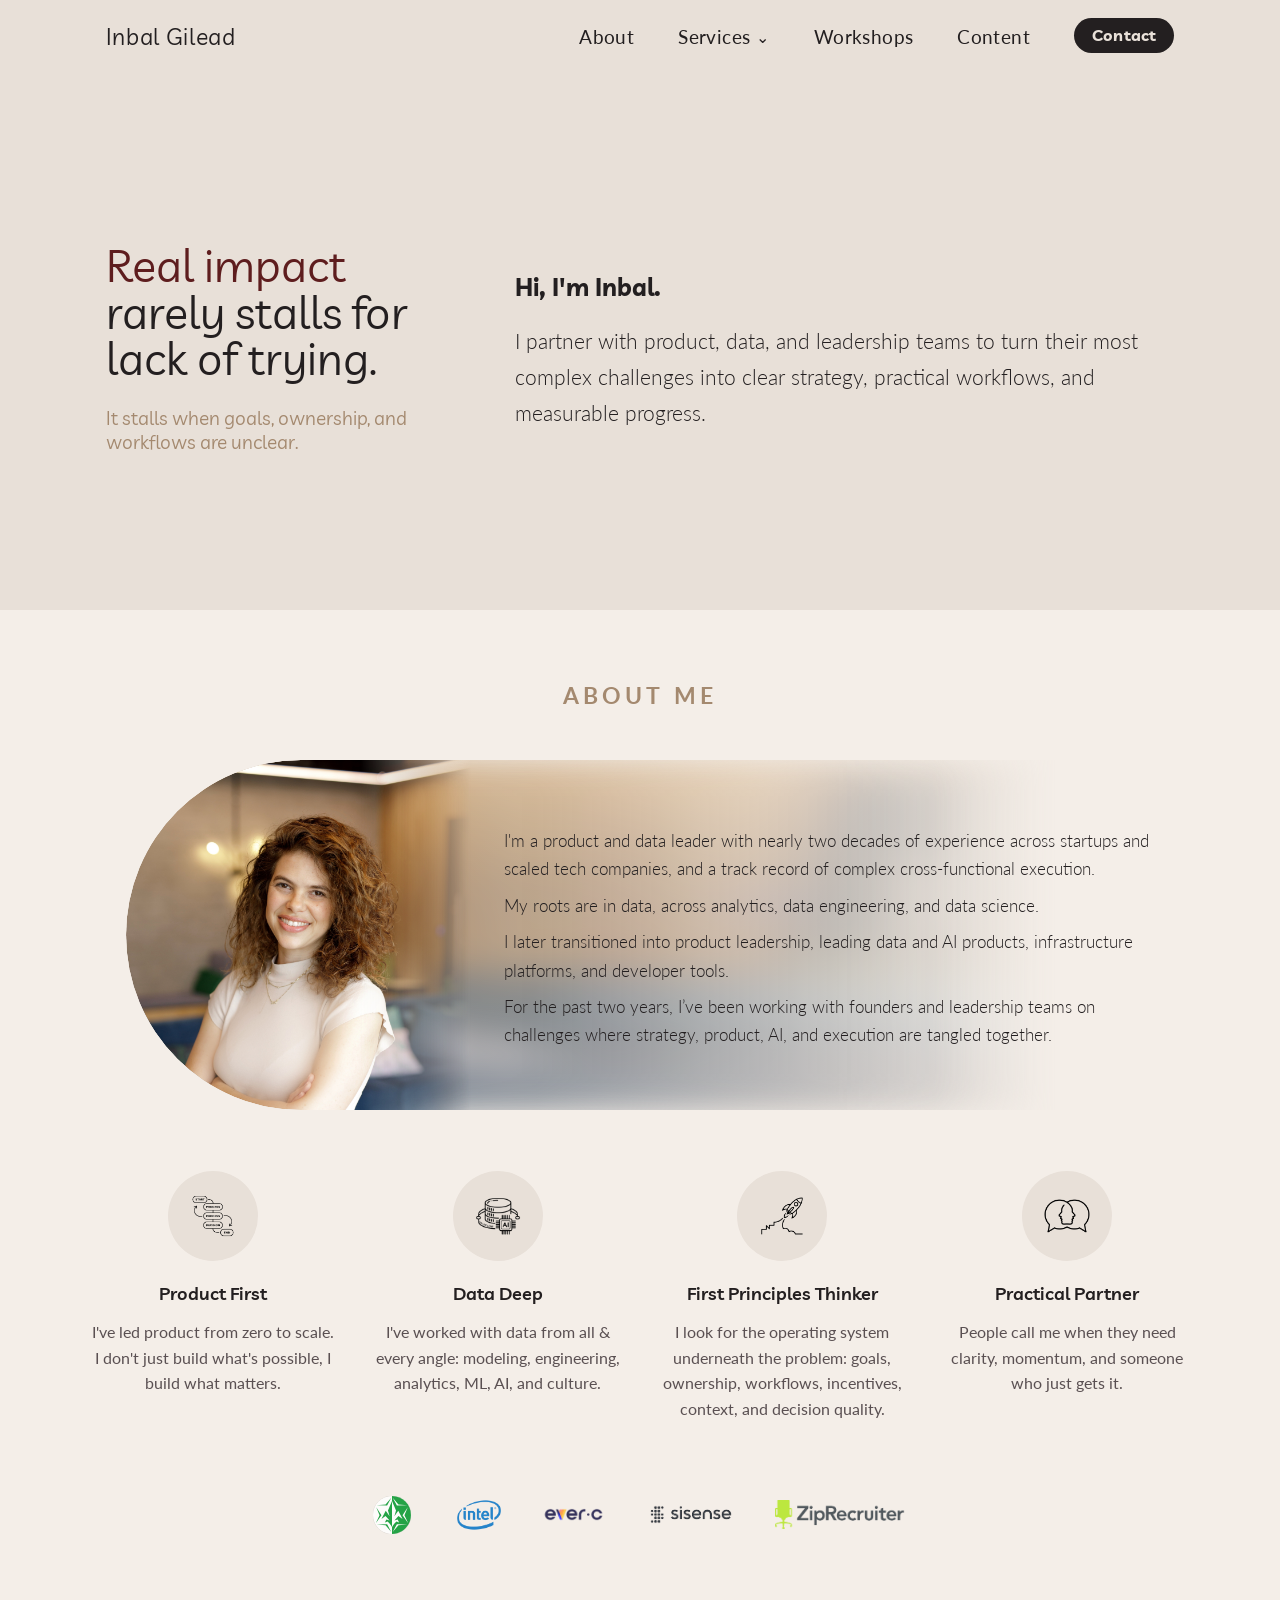
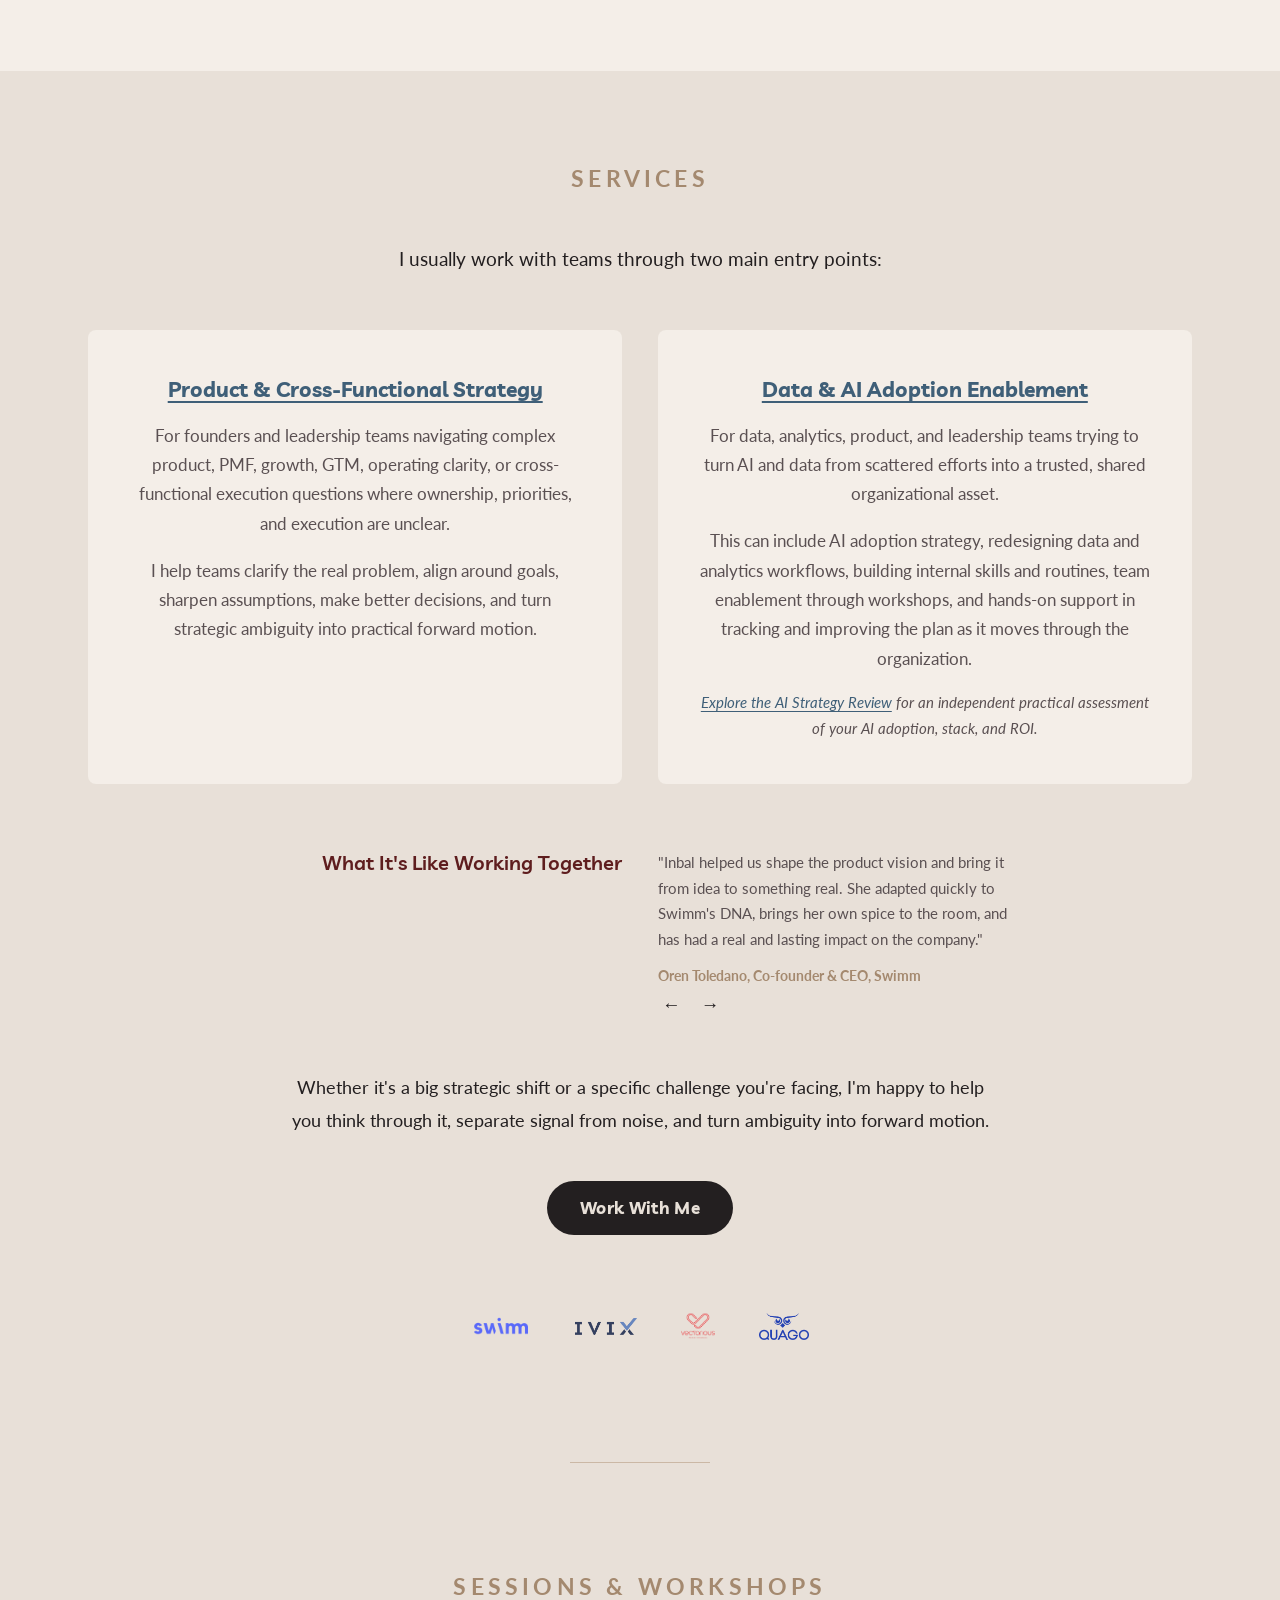
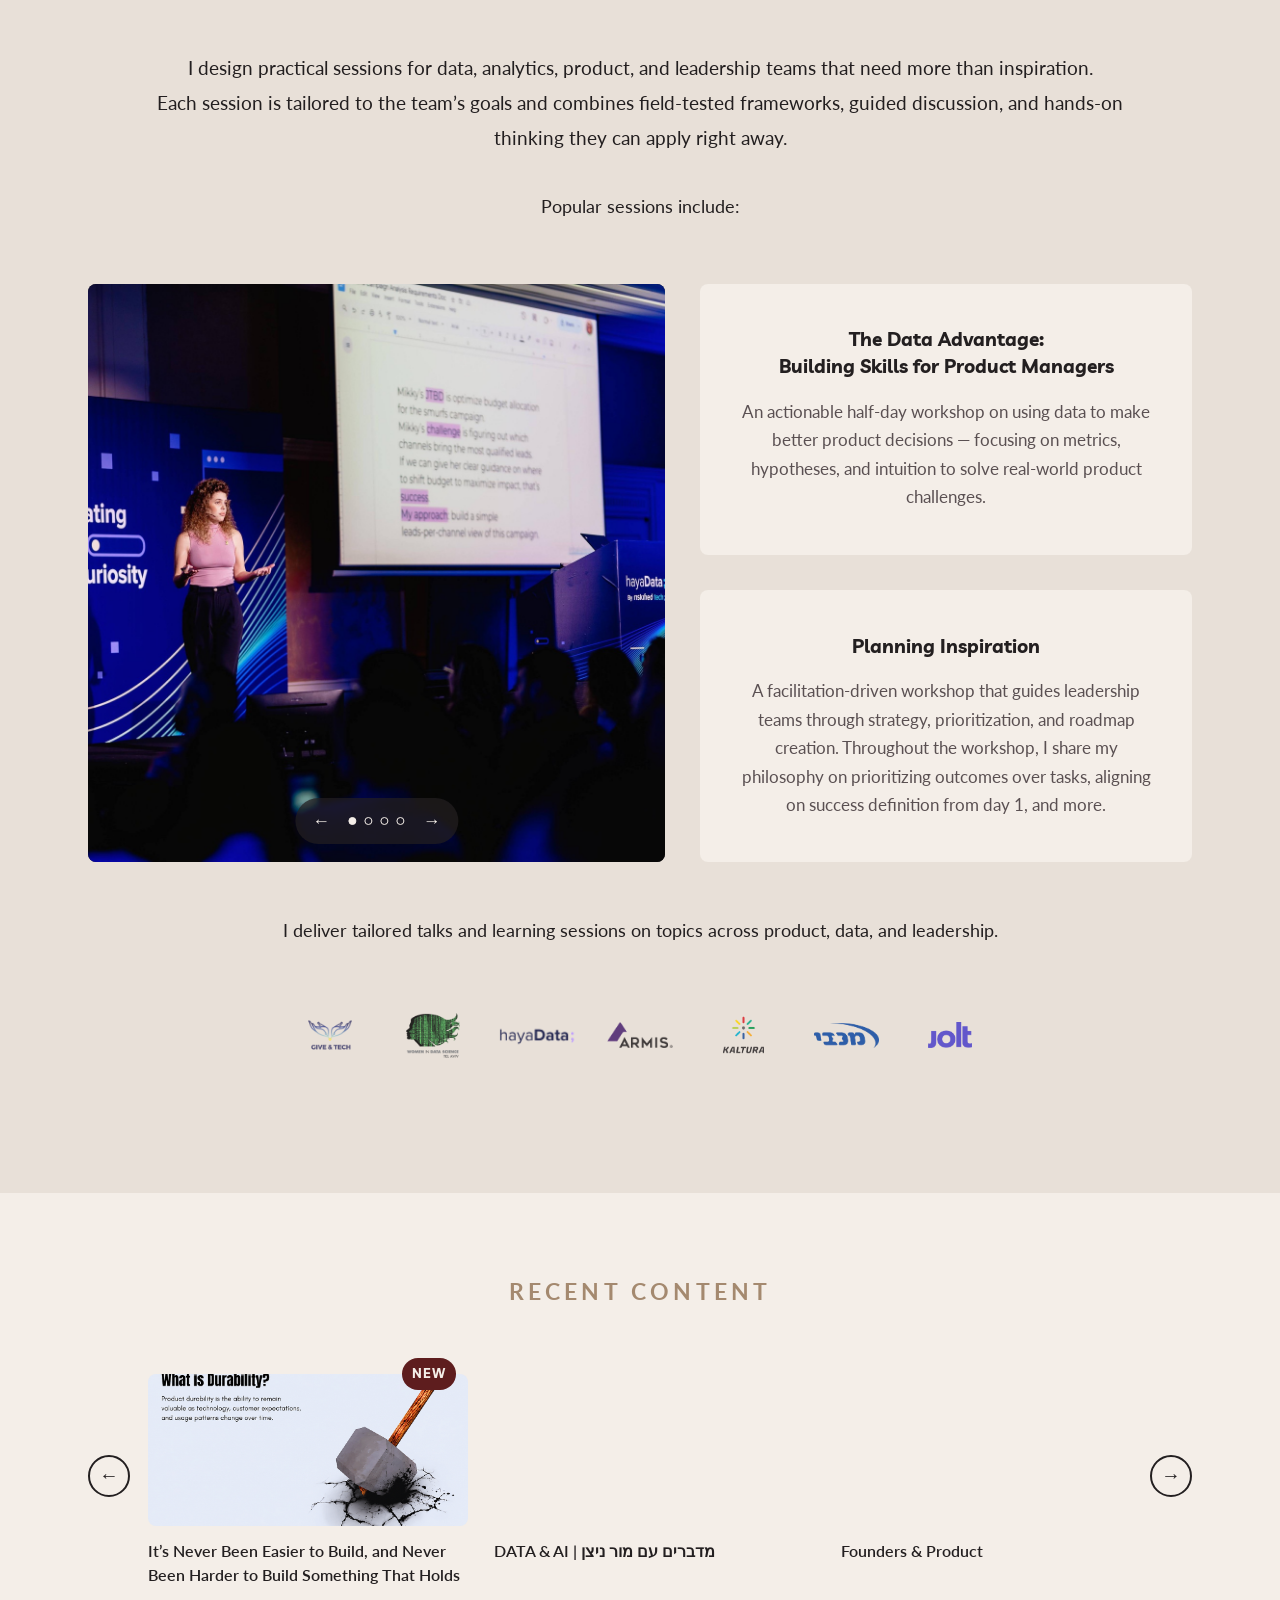
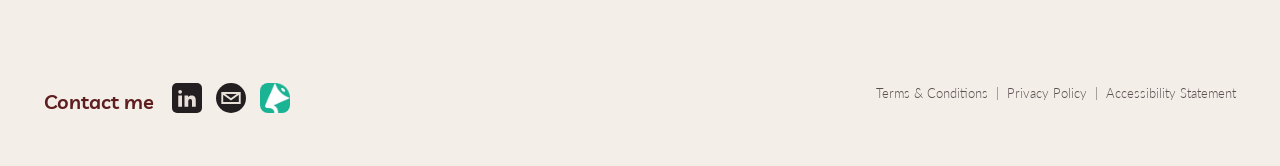
==== commit 69199e17: "Add speaking photo carousel" ====
--- a/index.html
+++ b/index.html
@@ -187,14 +187,35 @@
 
       <p class="section-subhead">Popular sessions include:</p>
 
-      <div class="workshops-grid">
-        <div class="workshop">
-          <h3>The Data Advantage:<br/>Building Skills for Product Managers</h3>
-          <p>An actionable half-day workshop on using data to make better product decisions — focusing on metrics, hypotheses, and intuition to solve real-world product challenges.</p>
-        </div>
-        <div class="workshop">
-          <h3>Planning Inspiration</h3>
-          <p>A facilitation-driven workshop that guides leadership teams through strategy, prioritization, and roadmap creation. Throughout the workshop, I share my philosophy on prioritizing outcomes over tasks, aligning on success definition from day 1, and more.</p>
+      <div class="workshops-showcase">
+        <div class="speaking-carousel" id="speakingCarousel" aria-label="Inbal Gilead speaking at events">
+          <div class="speaking-slides">
+            <img class="speaking-slide is-active" src="speaking-hayadata.jpg" alt="Inbal Gilead speaking at an event" />
+            <img class="speaking-slide" src="speaking-maccabi.jpg" alt="Inbal Gilead speaking at an event" loading="lazy" />
+            <img class="speaking-slide" src="speaking-product-talk.jpg" alt="Inbal Gilead speaking at an event" loading="lazy" />
+            <img class="speaking-slide" src="speaking-large-stage.jpg" alt="Inbal Gilead speaking at an event" loading="lazy" />
+          </div>
+          <div class="speaking-controls">
+            <button class="speaking-btn speaking-prev" type="button" aria-label="Previous speaking photo">&#8592;</button>
+            <div class="speaking-dots" aria-label="Choose speaking photo">
+              <button class="speaking-dot is-active" type="button" aria-label="Photo 1" aria-current="true"></button>
+              <button class="speaking-dot" type="button" aria-label="Photo 2"></button>
+              <button class="speaking-dot" type="button" aria-label="Photo 3"></button>
+              <button class="speaking-dot" type="button" aria-label="Photo 4"></button>
+            </div>
+            <button class="speaking-btn speaking-next" type="button" aria-label="Next speaking photo">&#8594;</button>
+          </div>
+        </div>
+
+        <div class="workshops-grid">
+          <div class="workshop">
+            <h3>The Data Advantage:<br/>Building Skills for Product Managers</h3>
+            <p>An actionable half-day workshop on using data to make better product decisions — focusing on metrics, hypotheses, and intuition to solve real-world product challenges.</p>
+          </div>
+          <div class="workshop">
+            <h3>Planning Inspiration</h3>
+            <p>A facilitation-driven workshop that guides leadership teams through strategy, prioritization, and roadmap creation. Throughout the workshop, I share my philosophy on prioritizing outcomes over tasks, aligning on success definition from day 1, and more.</p>
+          </div>
         </div>
       </div>
 
@@ -347,6 +368,36 @@
   </script>
 
   <script>
+    const speakingSlides = Array.from(document.querySelectorAll('#speakingCarousel .speaking-slide'));
+    const speakingDots = Array.from(document.querySelectorAll('#speakingCarousel .speaking-dot'));
+    const speakingPrev = document.querySelector('.speaking-prev');
+    const speakingNext = document.querySelector('.speaking-next');
+    let speakingIndex = 0;
+
+    function showSpeakingPhoto(index) {
+      speakingIndex = (index + speakingSlides.length) % speakingSlides.length;
+      speakingSlides.forEach((slide, slideIndex) => {
+        slide.classList.toggle('is-active', slideIndex === speakingIndex);
+      });
+      speakingDots.forEach((dot, dotIndex) => {
+        const isActive = dotIndex === speakingIndex;
+        dot.classList.toggle('is-active', isActive);
+        if (isActive) {
+          dot.setAttribute('aria-current', 'true');
+        } else {
+          dot.removeAttribute('aria-current');
+        }
+      });
+    }
+
+    speakingPrev.addEventListener('click', () => showSpeakingPhoto(speakingIndex - 1));
+    speakingNext.addEventListener('click', () => showSpeakingPhoto(speakingIndex + 1));
+    speakingDots.forEach((dot, dotIndex) => {
+      dot.addEventListener('click', () => showSpeakingPhoto(dotIndex));
+    });
+  </script>
+
+  <script>
     const testimonialSlides = Array.from(document.querySelectorAll('#testimonialCarousel .testimonial'));
     const testimonialPrev = document.querySelector('.testimonial-prev');
     const testimonialNext = document.querySelector('.testimonial-next');
--- a/styles.css
+++ b/styles.css
@@ -247,7 +247,7 @@
 
 .hero-statement h1 {
   font-family: 'Livvic', sans-serif;
-  font-size: clamp(2.18rem, 3.5vw, 3.76rem);
+  font-size: clamp(2.18rem, 3.5vw, 2.8rem);
   font-weight: 400;
   line-height: 1.04;
   margin-bottom: 1.35rem;
@@ -744,11 +744,90 @@
   justify-self: center;
 }
 
+.workshops-showcase {
+  display: grid;
+  grid-template-columns: minmax(0, 1.08fr) minmax(320px, 0.92fr);
+  gap: 2rem;
+  margin-top: 3.5rem;
+  align-items: stretch;
+}
+
+.speaking-carousel {
+  position: relative;
+  min-height: 520px;
+  overflow: hidden;
+  border-radius: 8px;
+  background-color: #231f20;
+}
+
+.speaking-slides,
+.speaking-slide {
+  position: absolute;
+  inset: 0;
+  width: 100%;
+  height: 100%;
+}
+
+.speaking-slide {
+  object-fit: cover;
+  opacity: 0;
+  transition: opacity 0.35s ease;
+}
+
+.speaking-slide.is-active {
+  opacity: 1;
+}
+
+.speaking-controls {
+  position: absolute;
+  z-index: 2;
+  left: 50%;
+  bottom: 1rem;
+  transform: translateX(-50%);
+  display: flex;
+  align-items: center;
+  gap: 0.7rem;
+  padding: 0.45rem 0.65rem;
+  border-radius: 999px;
+  background-color: rgba(35, 31, 32, 0.72);
+}
+
+.speaking-btn,
+.speaking-dot {
+  border: 0;
+  color: #f4eee8;
+  background: transparent;
+  cursor: pointer;
+}
+
+.speaking-btn {
+  width: 30px;
+  height: 30px;
+  padding: 0;
+  font-size: 1rem;
+}
+
+.speaking-dots {
+  display: flex;
+  gap: 0.45rem;
+}
+
+.speaking-dot {
+  width: 8px;
+  height: 8px;
+  padding: 0;
+  border: 1px solid #f4eee8;
+  border-radius: 50%;
+}
+
+.speaking-dot.is-active {
+  background-color: #f4eee8;
+}
+
 .workshops-grid {
   display: grid;
-  grid-template-columns: repeat(2, 1fr);
+  grid-template-rows: repeat(2, minmax(0, 1fr));
   gap: 2rem;
-  margin-top: 3.5rem;
   text-align: center;
 }
 
@@ -1127,7 +1206,9 @@
   .service-proof-label { text-align: center; }
   .testimonial-carousel { margin: 0 auto; }
   .testimonial-controls { justify-content: center; }
-  .workshops-grid { grid-template-columns: 1fr; gap: 2.5rem; }
+  .workshops-showcase { grid-template-columns: 1fr; }
+  .speaking-carousel { min-height: 430px; }
+  .workshops-grid { gap: 2rem; }
   .workshops .logo-strip {
     display: flex;
     justify-content: center;
@@ -1193,22 +1274,16 @@
     scroll-snap-align: start;
   }
 
-  /* Workshops grid: horizontal swipe carousel with peek */
+  .speaking-carousel { min-height: 330px; }
+
+  /* Workshop examples */
   .workshops-grid {
-    display: flex;
-    overflow-x: auto;
-    scroll-snap-type: x mandatory;
-    scrollbar-width: none;
-    -ms-overflow-style: none;
+    display: grid;
+    grid-template-rows: auto;
     gap: 1.25rem;
-    padding-bottom: 0.5rem;
-    margin-top: 2rem;
-  }
-  .workshops-grid::-webkit-scrollbar { display: none; }
+  }
   .workshop {
-    flex: 0 0 80%;
-    flex-shrink: 0;
-    scroll-snap-align: start;
+    padding: 2rem 1.6rem;
   }
 
   /* Carousel: swipeable cards with compact controls */
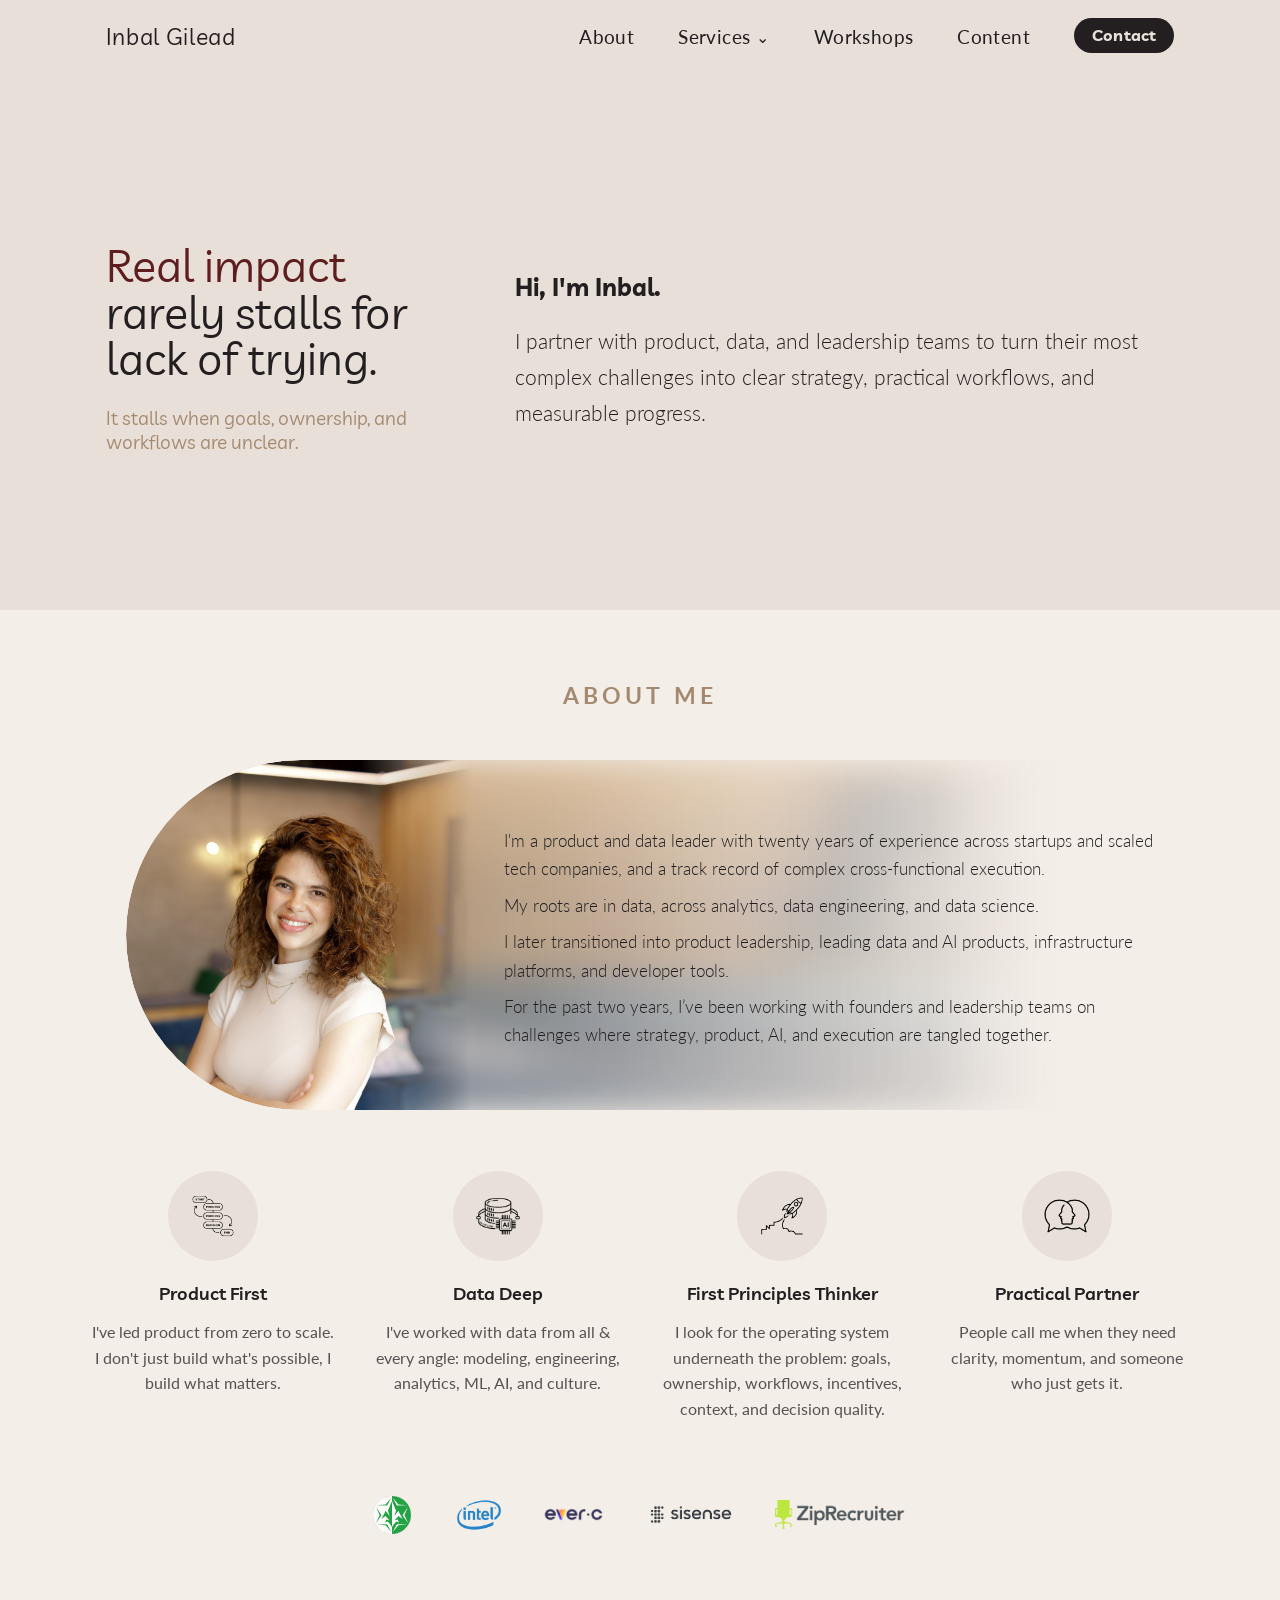
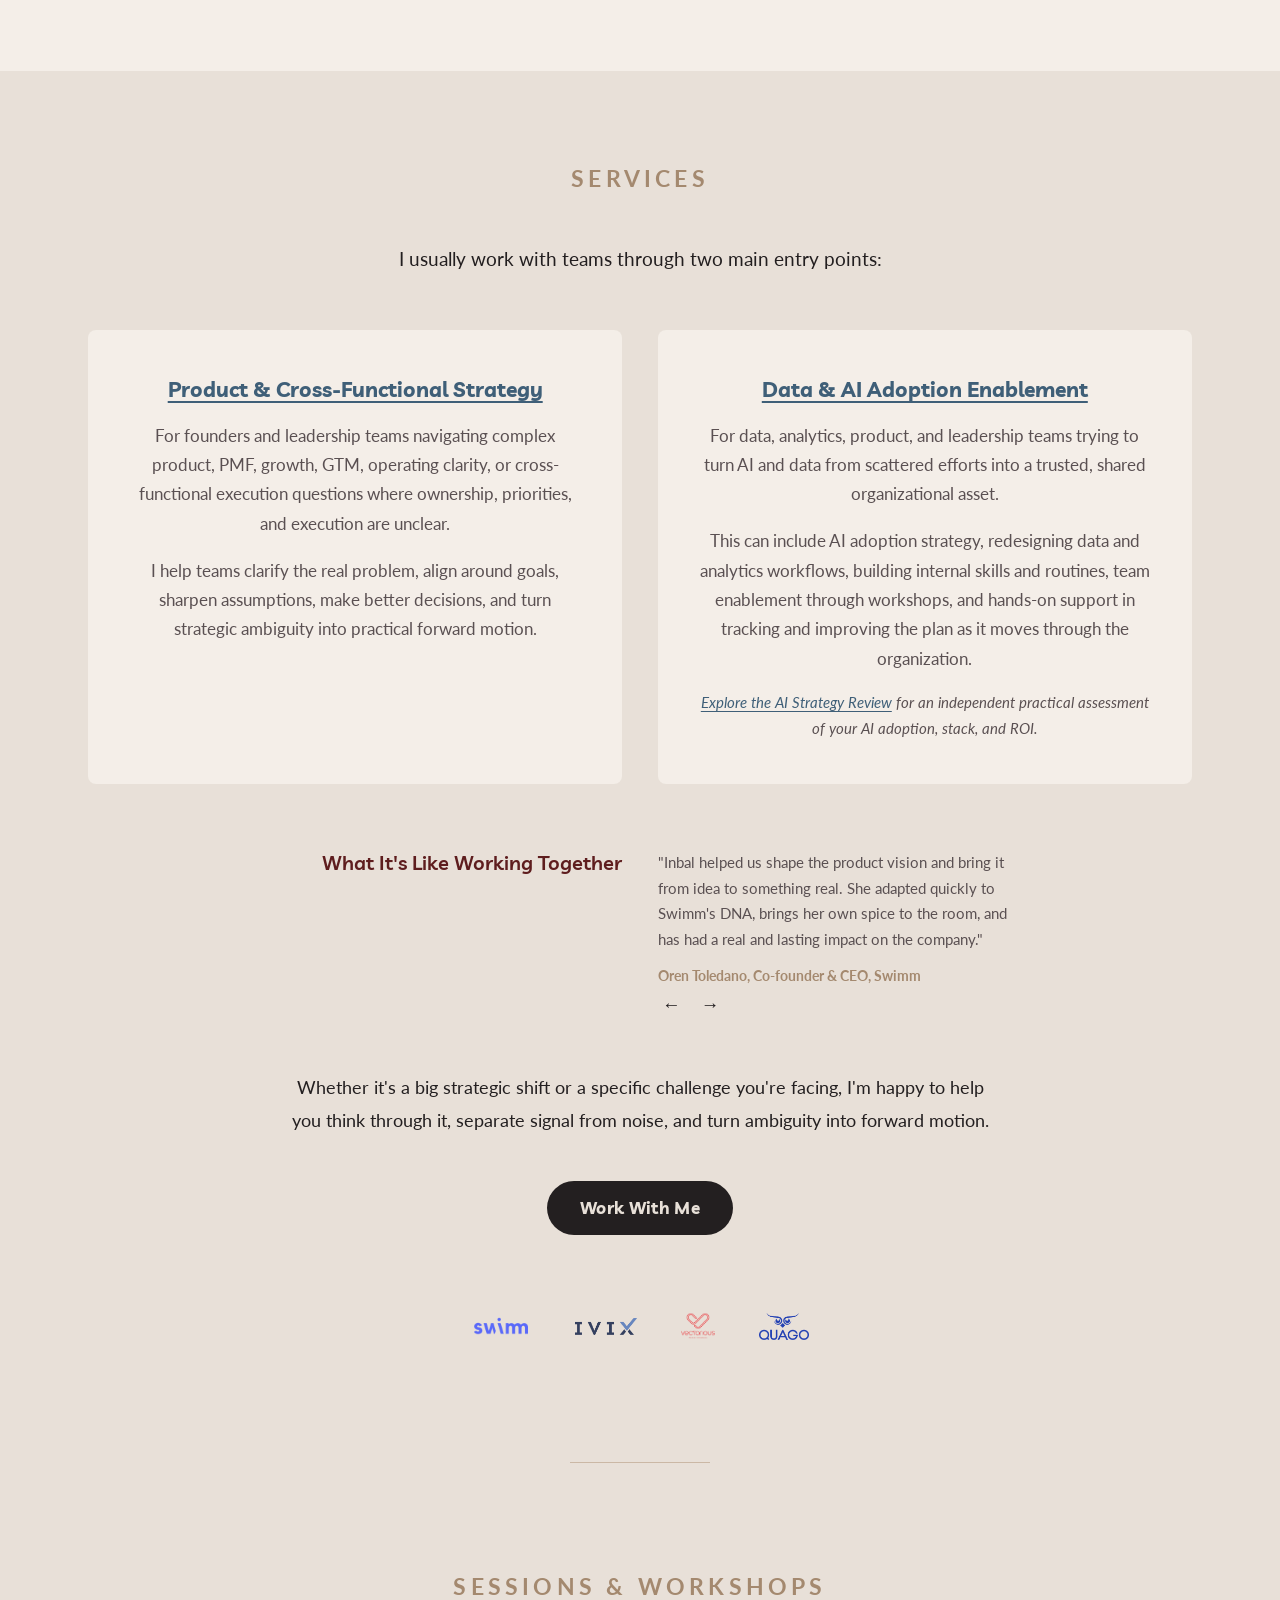
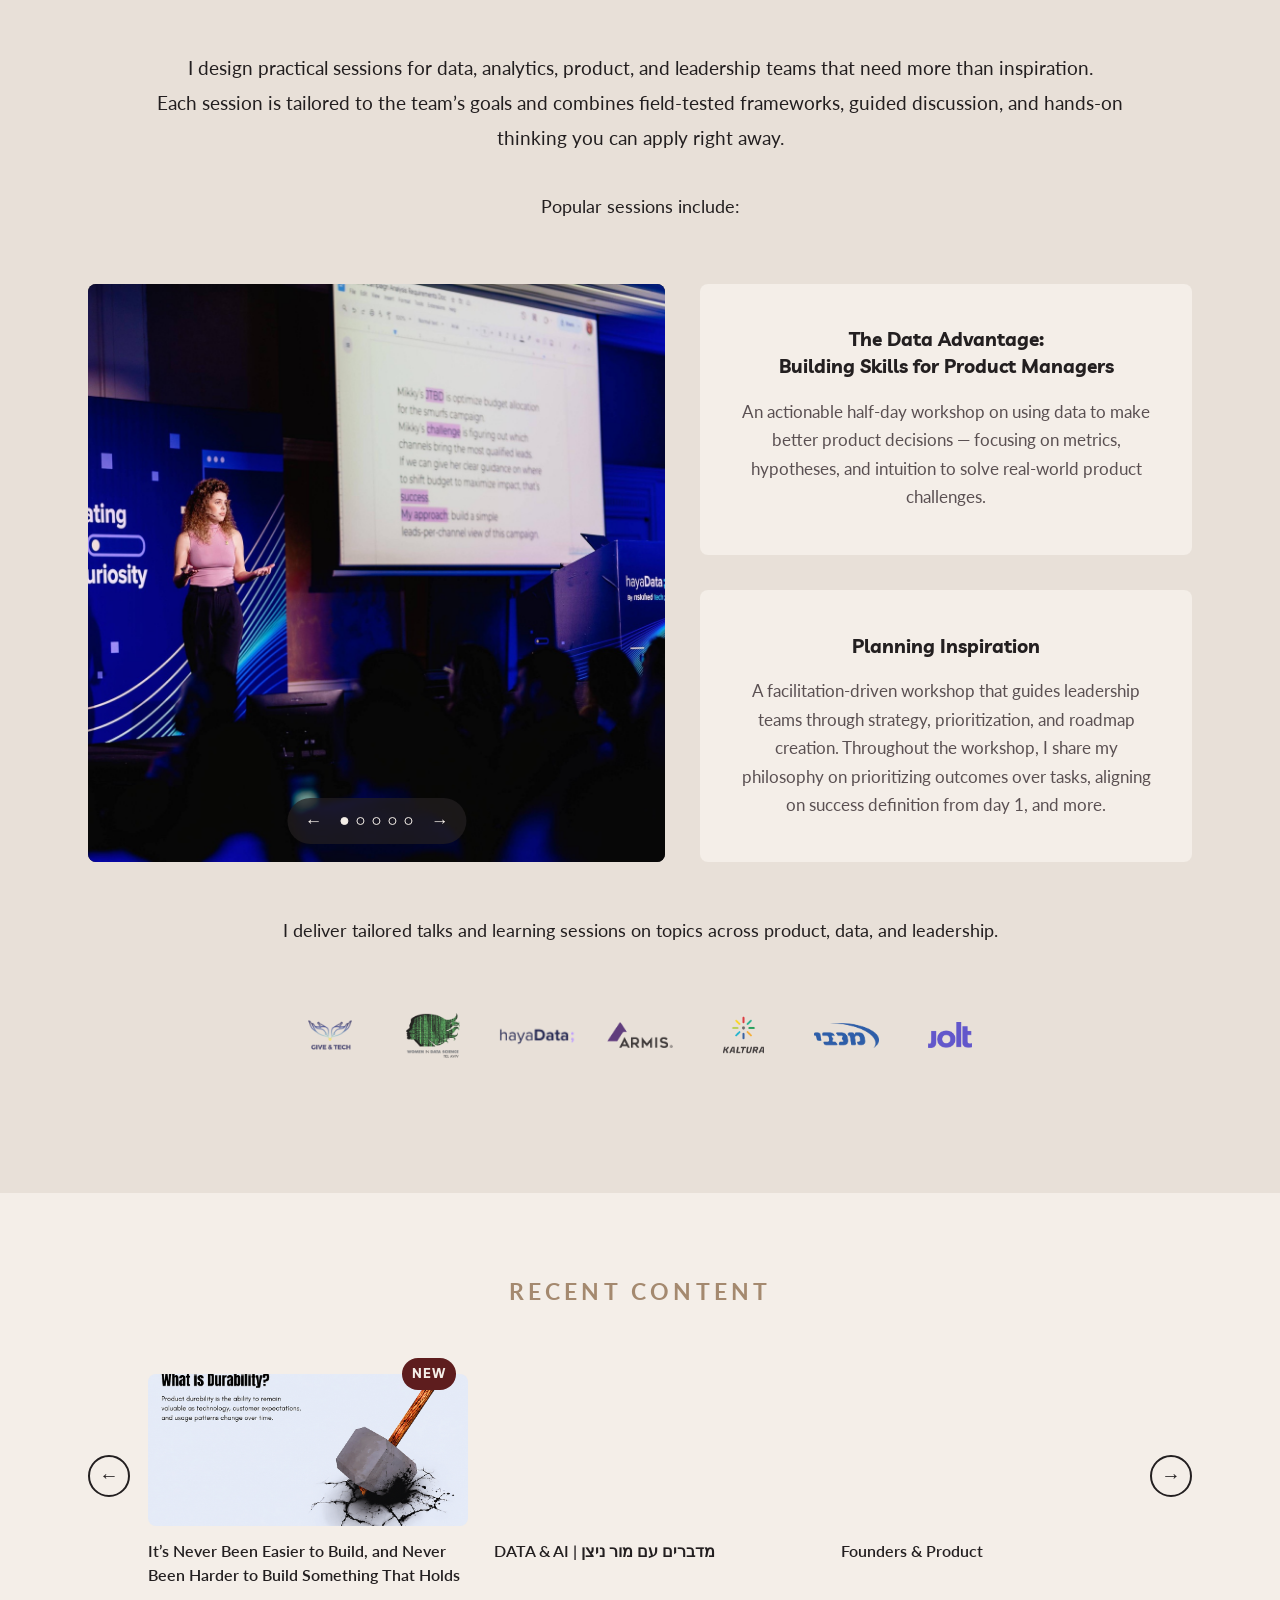
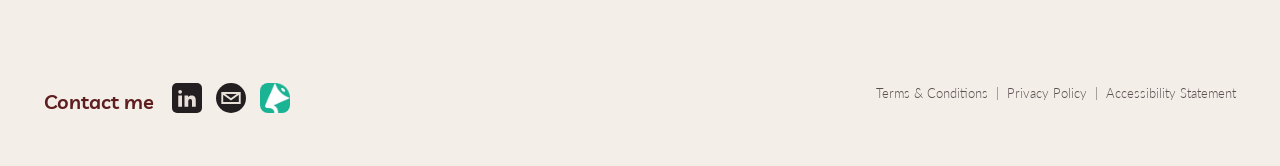
==== commit c468e9c1: "Update homepage copy and speaking gallery" ====
--- a/index.html
+++ b/index.html
@@ -71,7 +71,7 @@
           <img src="photo.jpg" alt="Inbal Gilead" onerror="this.style.display='none'" />
         </div>
         <div class="about-copy">
-          <p>I'm a product and data leader with nearly two decades of experience across startups and scaled tech companies, and a track record of complex cross-functional execution.</p>
+          <p>I'm a product and data leader with twenty years of experience across startups and scaled tech companies, and a track record of complex cross-functional execution.</p>
           <p>My roots are in data, across analytics, data engineering, and data science.</p>
           <p>I later transitioned into product leadership, leading data and AI products, infrastructure platforms, and developer tools.</p>
           <p>For the past two years, I’ve been working with founders and leadership teams on challenges where strategy, product, AI, and execution are tangled together.</p>
@@ -183,7 +183,7 @@
     <div class="container">
       <span class="section-label">SESSIONS &amp; WORKSHOPS</span>
       <p class="section-intro">I design practical sessions for data, analytics, product, and leadership teams that need more than inspiration.</p>
-      <p class="section-intro">Each session is tailored to the team’s goals and combines field-tested frameworks, guided discussion, and hands-on thinking they can apply right away.</p>
+      <p class="section-intro">Each session is tailored to the team’s goals and combines field-tested frameworks, guided discussion, and hands-on thinking you can apply right away.</p>
 
       <p class="section-subhead">Popular sessions include:</p>
 
@@ -191,6 +191,7 @@
         <div class="speaking-carousel" id="speakingCarousel" aria-label="Inbal Gilead speaking at events">
           <div class="speaking-slides">
             <img class="speaking-slide is-active" src="speaking-hayadata.jpg" alt="Inbal Gilead speaking at an event" />
+            <img class="speaking-slide" src="speaking-panel-2026.jpeg" alt="Inbal Gilead speaking on a panel" loading="lazy" />
             <img class="speaking-slide" src="speaking-maccabi.jpg" alt="Inbal Gilead speaking at an event" loading="lazy" />
             <img class="speaking-slide" src="speaking-product-talk.jpg" alt="Inbal Gilead speaking at an event" loading="lazy" />
             <img class="speaking-slide" src="speaking-large-stage.jpg" alt="Inbal Gilead speaking at an event" loading="lazy" />
@@ -202,6 +203,7 @@
               <button class="speaking-dot" type="button" aria-label="Photo 2"></button>
               <button class="speaking-dot" type="button" aria-label="Photo 3"></button>
               <button class="speaking-dot" type="button" aria-label="Photo 4"></button>
+              <button class="speaking-dot" type="button" aria-label="Photo 5"></button>
             </div>
             <button class="speaking-btn speaking-next" type="button" aria-label="Next speaking photo">&#8594;</button>
           </div>
